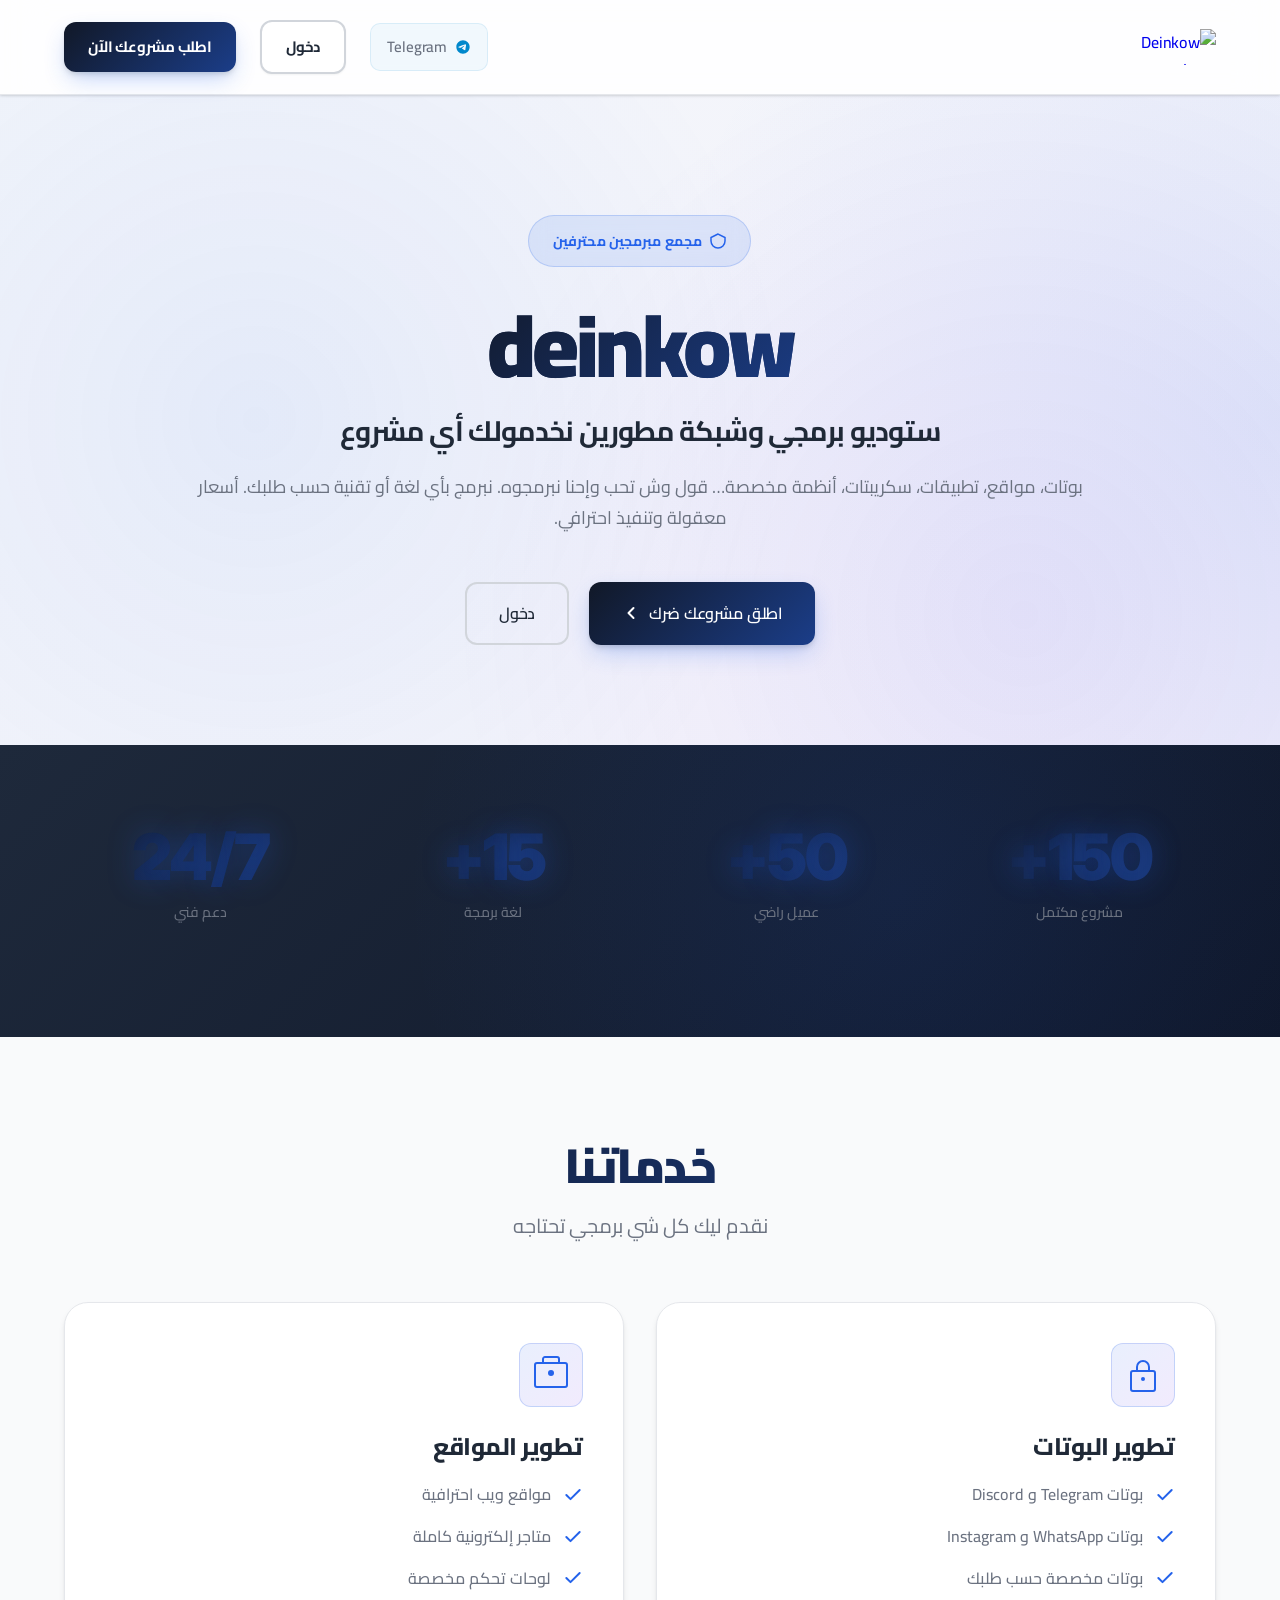
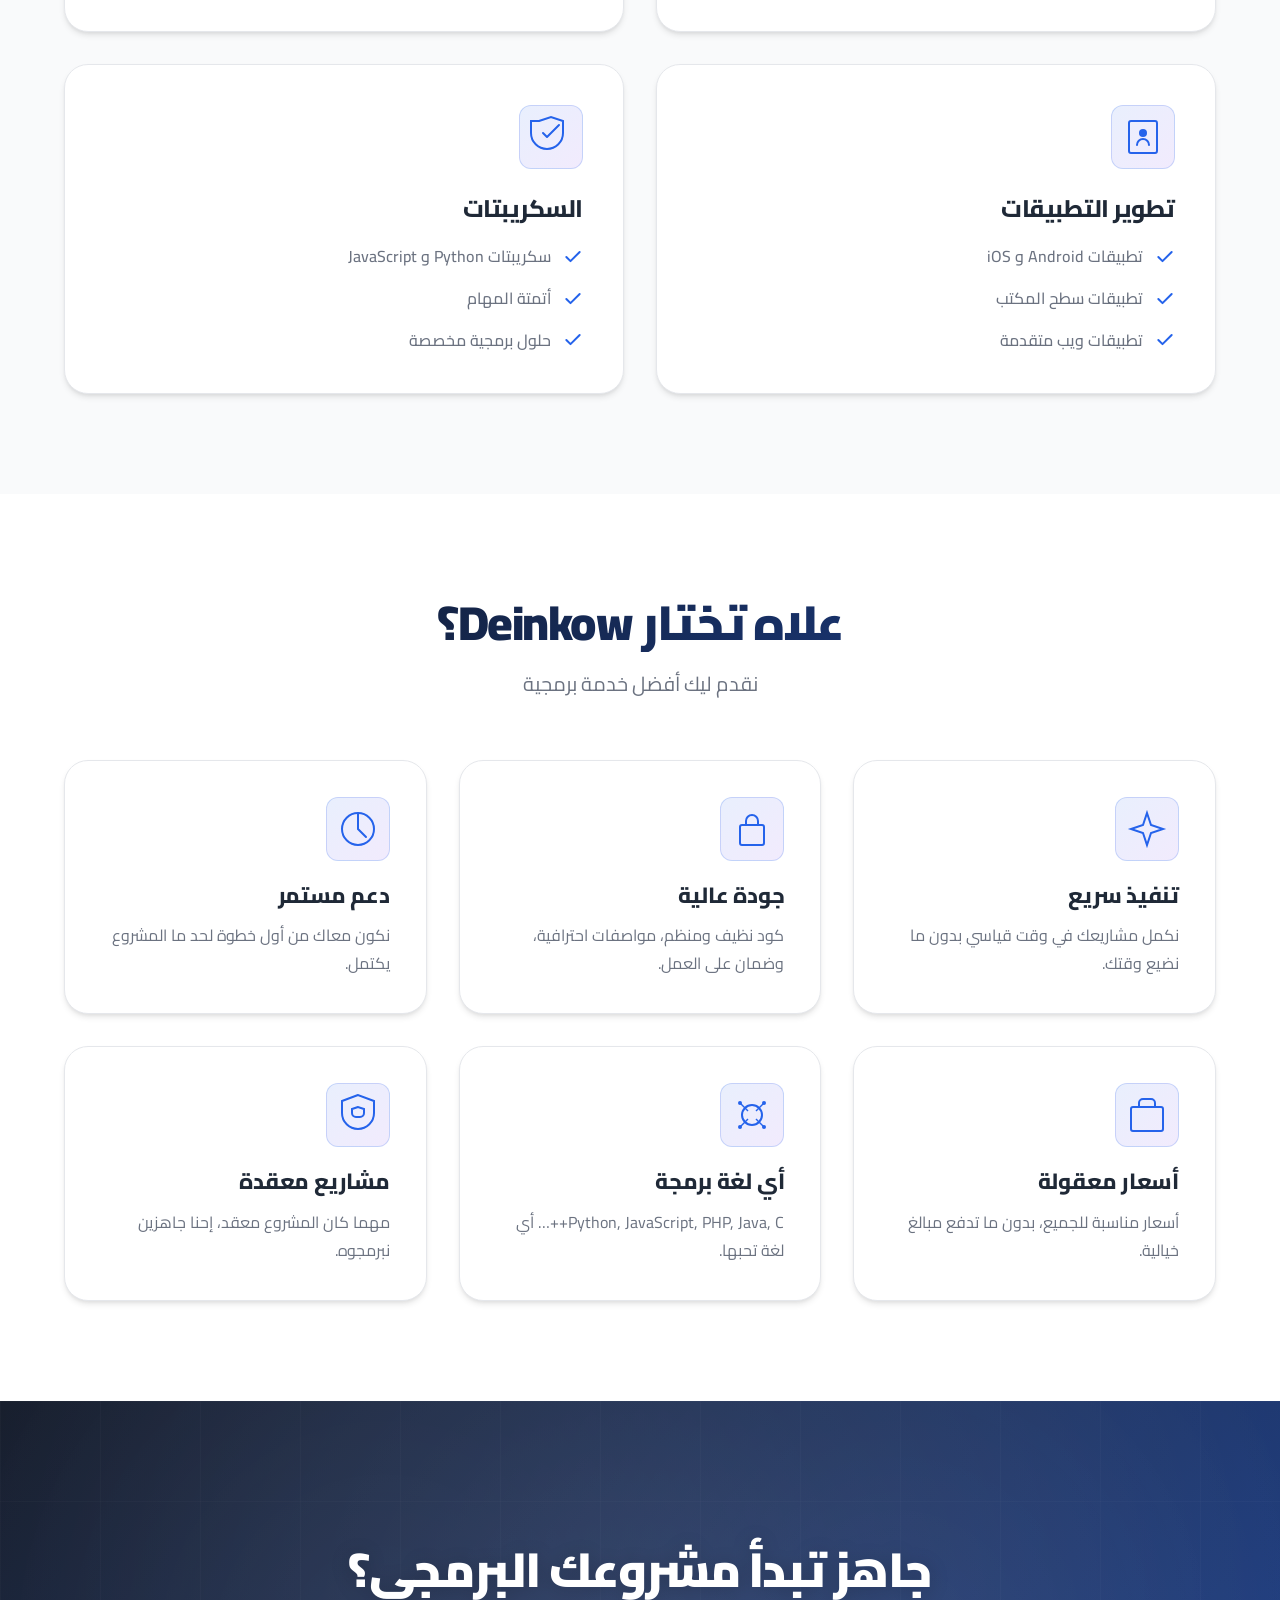
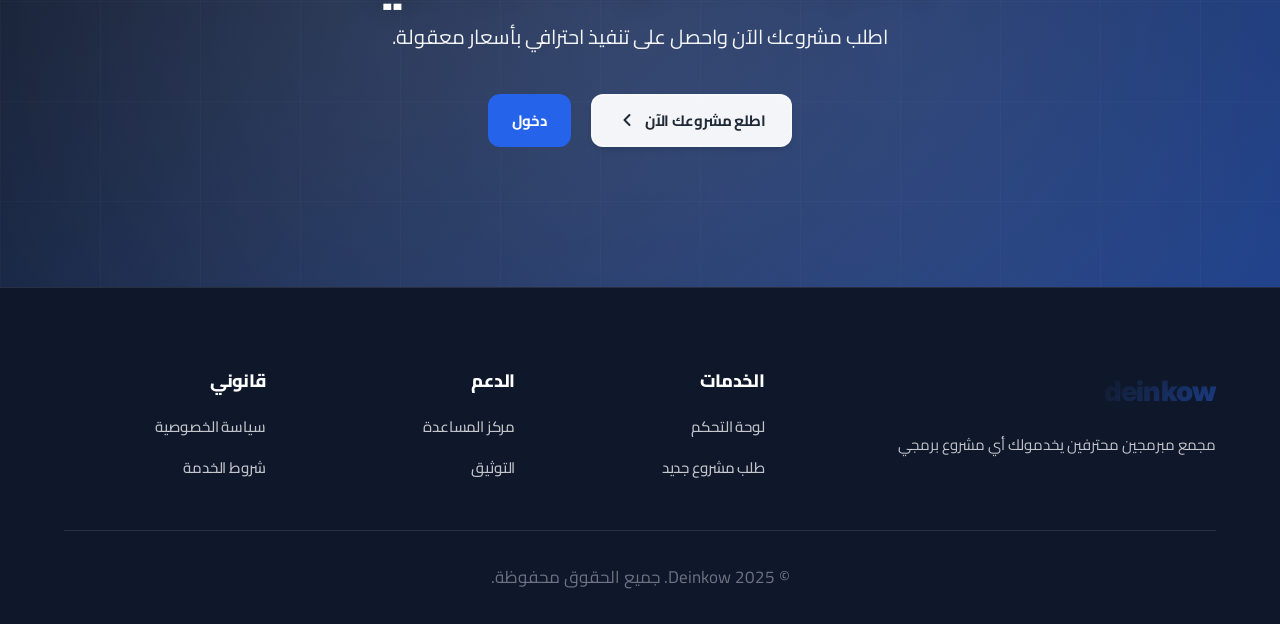
==== index.html @ a02259ff "Prepare sanitized source, synthetic demos and release checks" ====
<!DOCTYPE html>
<html lang="ar" dir="rtl">
<head>
    <meta charset="UTF-8">
    <meta name="viewport" content="width=device-width, initial-scale=1.0">
    <meta http-equiv="Content-Type" content="text/html; charset=utf-8">
    
    <!-- SEO Meta Tags -->
    <title>deinkow — ستوديو برمجي وشبكة مطورين</title>
    <meta name="description" content="deinkow — ستوديو برمجي وشبكة مطورين نخدمولك أي مشروع. بوتات، مواقع، تطبيقات، سكريبتات… قول وش تحب وإحنا نبرمجوه.">
    <meta name="keywords" content="برمجة, تطوير, بوتات, مواقع, تطبيقات, سكريبتات, Deinkow, مبرمجين, برمجة مخصصة, تطوير برمجيات">
    <meta name="author" content="Deinkow">
    <meta name="robots" content="index, follow">
    <meta name="language" content="Arabic">
    <meta name="revisit-after" content="7 days">
    <link rel="canonical" href="https://deinkow.com/">
    
    <!-- Structured Data (JSON-LD) -->
    <script type="application/ld+json">
    {
      "@context": "https://schema.org",
      "@type": "Organization",
      "name": "Deinkow",
      "description": "ستوديو برمجي وشبكة مطورين نخدمولك أي مشروع",
      "url": "https://deinkow.com",
      "logo": "https://deinkow.com/logo.png",
      "contactPoint": {
        "@type": "ContactPoint",
        "contactType": "customer service",
        "availableLanguage": "Arabic"
      },
      "sameAs": [
        "https://t.me/Deinkow"
      ]
    }
    </script>
    
    <!-- Open Graph / Facebook -->
    <meta property="og:type" content="website">
    <meta property="og:url" content="https://Deinkow.com/">
    <meta property="og:title" content="deinkow — ستوديو برمجي وشبكة مطورين">
    <meta property="og:description" content="ستوديو برمجي وشبكة مطورين نخدمولك أي مشروع. بوتات، مواقع، تطبيقات، سكريبتات…">
    <meta property="og:image" content="https://Deinkow.com/images/og-image.jpg">
    
    <!-- Twitter -->
    <meta property="twitter:card" content="summary_large_image">
    <meta property="twitter:url" content="https://Deinkow.com/">
    <meta property="twitter:title" content="deinkow — ستوديو برمجي وشبكة مطورين">
    <meta property="twitter:description" content="ستوديو برمجي وشبكة مطورين نخدمولك أي مشروع. بوتات، مواقع، تطبيقات، سكريبتات…">
    <meta property="twitter:image" content="https://Deinkow.com/images/twitter-image.jpg">
    
    <!-- Favicon -->
    <link rel="icon" type="image/png" href="favicon.ico">
    
    <!-- Google Fonts -->
    <link rel="preconnect" href="https://fonts.googleapis.com">
    <link rel="preconnect" href="https://fonts.gstatic.com" crossorigin>
    <link href="https://fonts.googleapis.com/css2?family=Inter:wght@300;400;500;600;700;800;900&family=Cairo:wght@400;500;600;700;800;900&display=swap" rel="stylesheet">
    
    <link rel="stylesheet" href="styles.css">
    <script src="js/api.js"></script>
    <script src="js/utils.js"></script>
</head>
<body>
    <!-- Header -->
    <header class="header">
        <div class="container">
            <div class="header-content">
                <a href="/Home" class="logo" aria-label="Deinkow Home" role="link" tabindex="0">
                    <img src="logo.png" alt="Deinkow Logo" class="logo-image" loading="lazy" width="120" height="40">
                </a>
                <button class="mobile-menu-toggle" id="mobileMenuToggle" aria-label="Toggle navigation menu" aria-expanded="false" aria-controls="mainNav" type="button" tabindex="0">
                    <span aria-hidden="true"></span>
                    <span aria-hidden="true"></span>
                    <span aria-hidden="true"></span>
                </button>
                <nav class="nav" id="mainNav" role="navigation" aria-label="Main navigation">
                    <a href="https://t.me/Deinkow" target="_blank" rel="noopener noreferrer" class="nav-link telegram-link" aria-label="Telegram Channel">
                        <svg width="18" height="18" viewBox="0 0 24 24" fill="none" xmlns="http://www.w3.org/2000/svg" aria-hidden="true">
                            <path d="M12 2C6.48 2 2 6.48 2 12C2 17.52 6.48 22 12 22C17.52 22 22 17.52 22 12C22 6.48 17.52 2 12 2ZM16.64 8.8C16.49 10.38 15.84 14.22 15.51 15.99C15.37 16.74 15.09 16.99 14.83 17.02C14.25 17.07 13.81 16.64 13.25 16.27C12.37 15.69 11.87 15.33 11.02 14.77C10.03 14.12 10.67 13.76 11.24 13.18C11.39 13.03 13.95 10.7 14 10.49C14.0077 10.4582 14.0077 10.4246 14 10.393C13.97 10.29 13.89 10.23 13.8 10.18C13.68 10.12 13.55 10.15 13.44 10.18C13.28 10.24 11.95 11.16 9.4 12.61C8.89 12.88 8.42 13.02 8 13.02C7.54 13.02 6.63 12.8 5.95 12.61C5.25 12.41 4.68 12.3 4.73 11.94C4.75 11.79 5.01 11.63 5.5 11.45C8.11 10.44 10.25 9.65 11.93 9.08C14.49 8.2 15.25 7.95 15.54 7.95C15.63 7.95 15.83 7.98 15.96 8.09C16.07 8.18 16.1 8.3 16.11 8.38C16.12 8.46 16.14 8.63 16.13 8.79L16.64 8.8Z" fill="currentColor"/>
                        </svg>
                        Telegram
                    </a>
                    <!-- Guest buttons (shown when not logged in) -->
                    <a href="/Login" class="btn btn-secondary guest-only" role="link" tabindex="0" aria-label="تسجيل الدخول">دخول</a>
                    <a href="/Register" class="btn btn-primary guest-only" role="link" tabindex="0" aria-label="طلب مشروع جديد">اطلب مشروعك الآن</a>
                    <!-- User buttons (shown when logged in) -->
                    <a href="/Dashboard" class="nav-link user-only" style="display:none;" role="link" tabindex="0" aria-label="لوحة التحكم">لوحة التحكم</a>
                    <a href="/Profile" class="nav-link user-only" style="display:none;" role="link" tabindex="0" aria-label="الملف الشخصي">الملف الشخصي</a>
                    <button class="btn btn-outline user-only" style="display:none;" onclick="API.auth.logout()" aria-label="تسجيل الخروج" type="button" tabindex="0">خروج</button>
                </nav>
                <nav class="mobile-nav" id="mobileNav" role="navigation" aria-label="Mobile navigation">
                    <a href="https://t.me/Deinkow" target="_blank" rel="noopener noreferrer" class="nav-link telegram-link" aria-label="Telegram Channel">
                        <svg width="18" height="18" viewBox="0 0 24 24" fill="none" xmlns="http://www.w3.org/2000/svg" aria-hidden="true">
                            <path d="M12 2C6.48 2 2 6.48 2 12C2 17.52 6.48 22 12 22C17.52 22 22 17.52 22 12C22 6.48 17.52 2 12 2ZM16.64 8.8C16.49 10.38 15.84 14.22 15.51 15.99C15.37 16.74 15.09 16.99 14.83 17.02C14.25 17.07 13.81 16.64 13.25 16.27C12.37 15.69 11.87 15.33 11.02 14.77C10.03 14.12 10.67 13.76 11.24 13.18C11.39 13.03 13.95 10.7 14 10.49C14.0077 10.4582 14.0077 10.4246 14 10.393C13.97 10.29 13.89 10.23 13.8 10.18C13.68 10.12 13.55 10.15 13.44 10.18C13.28 10.24 11.95 11.16 9.4 12.61C8.89 12.88 8.42 13.02 8 13.02C7.54 13.02 6.63 12.8 5.95 12.61C5.25 12.41 4.68 12.3 4.73 11.94C4.75 11.79 5.01 11.63 5.5 11.45C8.11 10.44 10.25 9.65 11.93 9.08C14.49 8.2 15.25 7.95 15.54 7.95C15.63 7.95 15.83 7.98 15.96 8.09C16.07 8.18 16.1 8.3 16.11 8.38C16.12 8.46 16.14 8.63 16.13 8.79L16.64 8.8Z" fill="currentColor"/>
                        </svg>
                        Telegram
                    </a>
                    <a href="/Login" class="btn btn-secondary guest-only">دخول</a>
                    <a href="/Register" class="btn btn-primary guest-only">اطلب مشروعك الآن</a>
                    <a href="/Dashboard" class="nav-link user-only" style="display:none;">لوحة التحكم</a>
                    <a href="/Profile" class="nav-link user-only" style="display:none;">الملف الشخصي</a>
                    <button class="btn btn-outline user-only" style="display:none;" onclick="API.auth.logout()">خروج</button>
                </nav>
            </div>
        </div>
    </header>

    <!-- Hero Section -->
    <section class="hero">
        <div class="container">
            <div class="hero-content">
                <button class="badge">
                    <svg width="16" height="16" viewBox="0 0 16 16" fill="none" xmlns="http://www.w3.org/2000/svg">
                        <path d="M8 1L1 4.5V8C1 11.866 4.134 15 8 15C11.866 15 15 11.866 15 8V4.5L8 1Z" stroke="currentColor" stroke-width="1.5" fill="none"/>
                    </svg>
                    مجمع مبرمجين محترفين
                </button>
                <h1 class="hero-title">
                    <span class="title-blue">deinkow</span>
                </h1>
                <h2 class="hero-subtitle">ستوديو برمجي وشبكة مطورين نخدمولك أي مشروع</h2>
                <p class="hero-description">
                    بوتات، مواقع، تطبيقات، سكريبتات، أنظمة مخصصة… قول وش تحب وإحنا نبرمجوه. 
                    نبرمج بأي لغة أو تقنية حسب طلبك. أسعار معقولة وتنفيذ احترافي.
                </p>
                <div class="hero-cta">
                    <a href="/Register" class="btn btn-primary btn-large" aria-label="اطلب مشروعك الآن">
                        اطلق مشروعك ضرك
                        <svg width="20" height="20" viewBox="0 0 20 20" fill="none" xmlns="http://www.w3.org/2000/svg" aria-hidden="true">
                            <path d="M12.5 5L7.5 10L12.5 15" stroke="currentColor" stroke-width="2" stroke-linecap="round" stroke-linejoin="round"/>
                        </svg>
                    </a>
                    <a href="/Login" class="btn btn-outline btn-large" aria-label="دخول">دخول</a>
                </div>
            </div>
        </div>
    </section>

    <!-- Statistics Section -->
    <section class="statistics">
        <div class="container">
            <div class="stats-grid">
                <div class="stat-item">
                    <div class="stat-number">150+</div>
                    <div class="stat-label">مشروع مكتمل</div>
                </div>
                <div class="stat-item">
                    <div class="stat-number">50+</div>
                    <div class="stat-label">عميل راضي</div>
                </div>
                <div class="stat-item">
                    <div class="stat-number">15+</div>
                    <div class="stat-label">لغة برمجة</div>
                </div>
                <div class="stat-item">
                    <div class="stat-number">24/7</div>
                    <div class="stat-label">دعم فني</div>
                </div>
            </div>
        </div>
    </section>

    <!-- Our Services Section -->
    <section class="services">
        <div class="container">
            <div class="section-header">
                <h2 class="section-title">خدماتنا</h2>
                <p class="section-subtitle">نقدم ليك كل شي برمجي تحتاجه</p>
            </div>
            <div class="services-grid">
                <div class="service-card">
                    <div class="service-icon blue">
                        <svg width="48" height="48" viewBox="0 0 48 48" fill="none" xmlns="http://www.w3.org/2000/svg">
                            <rect x="12" y="20" width="24" height="20" rx="2" stroke="currentColor" stroke-width="2" fill="none"/>
                            <path d="M18 20V16C18 12.6863 20.6863 10 24 10C27.3137 10 30 12.6863 30 16V20" stroke="currentColor" stroke-width="2" stroke-linecap="round"/>
                            <circle cx="24" cy="28" r="2" fill="currentColor"/>
                        </svg>
                    </div>
                    <h3 class="service-title">تطوير البوتات</h3>
                    <ul class="service-features">
                        <li>
                            <svg width="20" height="20" viewBox="0 0 20 20" fill="none" xmlns="http://www.w3.org/2000/svg">
                                <path d="M16.6667 5L7.50004 14.1667L3.33337 10" stroke="#2563EB" stroke-width="2" stroke-linecap="round" stroke-linejoin="round"/>
                            </svg>
                            بوتات Telegram و Discord
                        </li>
                        <li>
                            <svg width="20" height="20" viewBox="0 0 20 20" fill="none" xmlns="http://www.w3.org/2000/svg">
                                <path d="M16.6667 5L7.50004 14.1667L3.33337 10" stroke="#2563EB" stroke-width="2" stroke-linecap="round" stroke-linejoin="round"/>
                            </svg>
                            بوتات WhatsApp و Instagram
                        </li>
                        <li>
                            <svg width="20" height="20" viewBox="0 0 20 20" fill="none" xmlns="http://www.w3.org/2000/svg">
                                <path d="M16.6667 5L7.50004 14.1667L3.33337 10" stroke="#2563EB" stroke-width="2" stroke-linecap="round" stroke-linejoin="round"/>
                            </svg>
                            بوتات مخصصة حسب طلبك
                        </li>
                    </ul>
                </div>
                <div class="service-card">
                    <div class="service-icon blue">
                        <svg width="48" height="48" viewBox="0 0 48 48" fill="none" xmlns="http://www.w3.org/2000/svg">
                            <rect x="8" y="12" width="32" height="24" rx="2" stroke="currentColor" stroke-width="2" fill="none"/>
                            <path d="M16 12V8C16 6.89543 16.8954 6 18 6H30C31.1046 6 32 6.89543 32 8V12" stroke="currentColor" stroke-width="2"/>
                            <circle cx="24" cy="22" r="3" fill="currentColor"/>
                        </svg>
                    </div>
                    <h3 class="service-title">تطوير المواقع</h3>
                    <ul class="service-features">
                        <li>
                            <svg width="20" height="20" viewBox="0 0 20 20" fill="none" xmlns="http://www.w3.org/2000/svg">
                                <path d="M16.6667 5L7.50004 14.1667L3.33337 10" stroke="#2563EB" stroke-width="2" stroke-linecap="round" stroke-linejoin="round"/>
                            </svg>
                            مواقع ويب احترافية
                        </li>
                        <li>
                            <svg width="20" height="20" viewBox="0 0 20 20" fill="none" xmlns="http://www.w3.org/2000/svg">
                                <path d="M16.6667 5L7.50004 14.1667L3.33337 10" stroke="#2563EB" stroke-width="2" stroke-linecap="round" stroke-linejoin="round"/>
                            </svg>
                            متاجر إلكترونية كاملة
                        </li>
                        <li>
                            <svg width="20" height="20" viewBox="0 0 20 20" fill="none" xmlns="http://www.w3.org/2000/svg">
                                <path d="M16.6667 5L7.50004 14.1667L3.33337 10" stroke="#2563EB" stroke-width="2" stroke-linecap="round" stroke-linejoin="round"/>
                            </svg>
                            لوحات تحكم مخصصة
                        </li>
                    </ul>
                </div>
                <div class="service-card">
                    <div class="service-icon blue">
                        <svg width="48" height="48" viewBox="0 0 48 48" fill="none" xmlns="http://www.w3.org/2000/svg">
                            <rect x="10" y="8" width="28" height="32" rx="2" stroke="currentColor" stroke-width="2" fill="none"/>
                            <circle cx="24" cy="20" r="4" fill="currentColor"/>
                            <path d="M18 32C18 28.6863 20.6863 26 24 26C27.3137 26 30 28.6863 30 32" stroke="currentColor" stroke-width="2" stroke-linecap="round"/>
                        </svg>
                    </div>
                    <h3 class="service-title">تطوير التطبيقات</h3>
                    <ul class="service-features">
                        <li>
                            <svg width="20" height="20" viewBox="0 0 20 20" fill="none" xmlns="http://www.w3.org/2000/svg">
                                <path d="M16.6667 5L7.50004 14.1667L3.33337 10" stroke="#2563EB" stroke-width="2" stroke-linecap="round" stroke-linejoin="round"/>
                            </svg>
                            تطبيقات Android و iOS
                        </li>
                        <li>
                            <svg width="20" height="20" viewBox="0 0 20 20" fill="none" xmlns="http://www.w3.org/2000/svg">
                                <path d="M16.6667 5L7.50004 14.1667L3.33337 10" stroke="#2563EB" stroke-width="2" stroke-linecap="round" stroke-linejoin="round"/>
                            </svg>
                            تطبيقات سطح المكتب
                        </li>
                        <li>
                            <svg width="20" height="20" viewBox="0 0 20 20" fill="none" xmlns="http://www.w3.org/2000/svg">
                                <path d="M16.6667 5L7.50004 14.1667L3.33337 10" stroke="#2563EB" stroke-width="2" stroke-linecap="round" stroke-linejoin="round"/>
                            </svg>
                            تطبيقات ويب متقدمة
                        </li>
                    </ul>
                </div>
                <div class="service-card">
                    <div class="service-icon blue">
                        <svg width="48" height="48" viewBox="0 0 48 48" fill="none" xmlns="http://www.w3.org/2000/svg">
                            <path d="M12 8L24 4L36 8V20C36 28.8366 28.8366 36 20 36C11.1634 36 4 28.8366 4 20V8L12 8Z" stroke="currentColor" stroke-width="2" fill="none"/>
                            <path d="M16 20L20 24L32 12" stroke="currentColor" stroke-width="2" stroke-linecap="round" stroke-linejoin="round"/>
                        </svg>
                    </div>
                    <h3 class="service-title">السكريبتات</h3>
                    <ul class="service-features">
                        <li>
                            <svg width="20" height="20" viewBox="0 0 20 20" fill="none" xmlns="http://www.w3.org/2000/svg">
                                <path d="M16.6667 5L7.50004 14.1667L3.33337 10" stroke="#2563EB" stroke-width="2" stroke-linecap="round" stroke-linejoin="round"/>
                            </svg>
                            سكريبتات Python و JavaScript
                        </li>
                        <li>
                            <svg width="20" height="20" viewBox="0 0 20 20" fill="none" xmlns="http://www.w3.org/2000/svg">
                                <path d="M16.6667 5L7.50004 14.1667L3.33337 10" stroke="#2563EB" stroke-width="2" stroke-linecap="round" stroke-linejoin="round"/>
                            </svg>
                            أتمتة المهام
                        </li>
                        <li>
                            <svg width="20" height="20" viewBox="0 0 20 20" fill="none" xmlns="http://www.w3.org/2000/svg">
                                <path d="M16.6667 5L7.50004 14.1667L3.33337 10" stroke="#2563EB" stroke-width="2" stroke-linecap="round" stroke-linejoin="round"/>
                            </svg>
                            حلول برمجية مخصصة
                        </li>
                    </ul>
                </div>
            </div>
        </div>
    </section>

    <!-- Platform Features Section -->
    <section class="features">
        <div class="container">
            <div class="section-header">
                <h2 class="section-title">علاه تختار Deinkow؟</h2>
                <p class="section-subtitle">نقدم ليك أفضل خدمة برمجية</p>
            </div>
            <div class="features-grid">
                <div class="feature-card">
                    <div class="feature-icon blue">
                        <svg width="48" height="48" viewBox="0 0 48 48" fill="none" xmlns="http://www.w3.org/2000/svg">
                            <path d="M24 8L28 20L40 24L28 28L24 40L20 28L8 24L20 20L24 8Z" stroke="currentColor" stroke-width="2" fill="none"/>
                        </svg>
                    </div>
                    <h3 class="feature-title">تنفيذ سريع</h3>
                    <p class="feature-description">نكمل مشاريعك في وقت قياسي بدون ما نضيع وقتك.</p>
                </div>
                <div class="feature-card">
                    <div class="feature-icon blue">
                        <svg width="48" height="48" viewBox="0 0 48 48" fill="none" xmlns="http://www.w3.org/2000/svg">
                            <rect x="12" y="20" width="24" height="20" rx="2" stroke="currentColor" stroke-width="2" fill="none"/>
                            <path d="M18 20V16C18 12.6863 20.6863 10 24 10C27.3137 10 30 12.6863 30 16V20" stroke="currentColor" stroke-width="2" stroke-linecap="round"/>
                        </svg>
                    </div>
                    <h3 class="feature-title">جودة عالية</h3>
                    <p class="feature-description">كود نظيف ومنظم، مواصفات احترافية، وضمان على العمل.</p>
                </div>
                <div class="feature-card">
                    <div class="feature-icon blue">
                        <svg width="48" height="48" viewBox="0 0 48 48" fill="none" xmlns="http://www.w3.org/2000/svg">
                            <circle cx="24" cy="24" r="16" stroke="currentColor" stroke-width="2" fill="none"/>
                            <path d="M24 8V24L32 32" stroke="currentColor" stroke-width="2" stroke-linecap="round"/>
                        </svg>
                    </div>
                    <h3 class="feature-title">دعم مستمر</h3>
                    <p class="feature-description">نكون معاك من أول خطوة لحد ما المشروع يكتمل.</p>
                </div>
                <div class="feature-card">
                    <div class="feature-icon blue">
                        <svg width="48" height="48" viewBox="0 0 48 48" fill="none" xmlns="http://www.w3.org/2000/svg">
                            <rect x="8" y="16" width="32" height="24" rx="2" stroke="currentColor" stroke-width="2" fill="none"/>
                            <path d="M16 16V12C16 9.79086 17.7909 8 20 8H28C30.2091 8 32 9.79086 32 12V16" stroke="currentColor" stroke-width="2"/>
                        </svg>
                    </div>
                    <h3 class="feature-title">أسعار معقولة</h3>
                    <p class="feature-description">أسعار مناسبة للجميع، بدون ما تدفع مبالغ خيالية.</p>
                </div>
                <div class="feature-card">
                    <div class="feature-icon blue">
                        <svg width="48" height="48" viewBox="0 0 48 48" fill="none" xmlns="http://www.w3.org/2000/svg">
                            <circle cx="24" cy="24" r="10" stroke="currentColor" stroke-width="2" fill="none"/>
                            <circle cx="12" cy="12" r="2" fill="currentColor"/>
                            <circle cx="36" cy="12" r="2" fill="currentColor"/>
                            <circle cx="12" cy="36" r="2" fill="currentColor"/>
                            <circle cx="36" cy="36" r="2" fill="currentColor"/>
                            <line x1="12" y1="12" x2="20" y2="20" stroke="currentColor" stroke-width="1.5"/>
                            <line x1="36" y1="12" x2="28" y2="20" stroke="currentColor" stroke-width="1.5"/>
                            <line x1="12" y1="36" x2="20" y2="28" stroke="currentColor" stroke-width="1.5"/>
                            <line x1="36" y1="36" x2="28" y2="28" stroke="currentColor" stroke-width="1.5"/>
                        </svg>
                    </div>
                    <h3 class="feature-title">أي لغة برمجة</h3>
                    <p class="feature-description">Python, JavaScript, PHP, Java, C++… أي لغة تحبها.</p>
                </div>
                <div class="feature-card">
                    <div class="feature-icon blue">
                        <svg width="48" height="48" viewBox="0 0 48 48" fill="none" xmlns="http://www.w3.org/2000/svg">
                            <path d="M24 4L8 10V22C8 30.8366 15.1634 38 24 38C32.8366 38 40 30.8366 40 22V10L24 4Z" stroke="currentColor" stroke-width="2" fill="none"/>
                            <path d="M24 16L18 18V22C18 24.2091 19.7909 26 22 26H26C28.2091 26 30 24.2091 30 22V18L24 16Z" stroke="currentColor" stroke-width="2" fill="none"/>
                        </svg>
                    </div>
                    <h3 class="feature-title">مشاريع معقدة</h3>
                    <p class="feature-description">مهما كان المشروع معقد، إحنا جاهزين نبرمجوه.</p>
                </div>
            </div>
        </div>
    </section>

    <!-- Call to Action Section -->
    <section class="cta">
        <div class="container">
            <div class="cta-content">
                <h2 class="cta-title">جاهز تبدأ مشروعك البرمجي؟</h2>
                <p class="cta-subtitle">اطلب مشروعك الآن واحصل على تنفيذ احترافي بأسعار معقولة.</p>
                <div class="cta-buttons">
                    <a href="/Register" class="btn btn-light" aria-label="اطلب مشروعك الآن">
                        اطلع مشروعك الآن
                        <svg width="20" height="20" viewBox="0 0 20 20" fill="none" xmlns="http://www.w3.org/2000/svg" aria-hidden="true">
                            <path d="M12.5 5L7.5 10L12.5 15" stroke="currentColor" stroke-width="2" stroke-linecap="round" stroke-linejoin="round"/>
                        </svg>
                    </a>
                    <a href="/Login" class="btn btn-blue" aria-label="دخول">دخول</a>
                </div>
            </div>
        </div>
    </section>

    <!-- Footer -->
    <footer class="footer">
        <div class="container">
            <div class="footer-content">
                <div class="footer-column">
                    <div class="footer-logo">
                        <span class="logo-text">Deinkow</span>
                    </div>
                    <p class="footer-description">مجمع مبرمجين محترفين يخدمولك أي مشروع برمجي</p>
                </div>
                <div class="footer-column">
                    <h4 class="footer-heading">الخدمات</h4>
                    <ul class="footer-links">
                        <li><a href="/Dashboard">لوحة التحكم</a></li>
                        <li><a href="/RequestProject">طلب مشروع جديد</a></li>
                    </ul>
                </div>
                <div class="footer-column">
                    <h4 class="footer-heading">الدعم</h4>
                    <ul class="footer-links">
                        <li><a href="#" aria-label="مركز المساعدة">مركز المساعدة</a></li>
                        <li><a href="#" aria-label="التوثيق">التوثيق</a></li>
                    </ul>
                </div>
                <div class="footer-column">
                    <h4 class="footer-heading">قانوني</h4>
                    <ul class="footer-links">
                        <li><a href="#" aria-label="سياسة الخصوصية">سياسة الخصوصية</a></li>
                        <li><a href="#" aria-label="شروط الخدمة">شروط الخدمة</a></li>
                    </ul>
                </div>
            </div>
            <div class="footer-bottom">
                <p>&copy; 2025 Deinkow. جميع الحقوق محفوظة.</p>
            </div>
        </div>
    </footer>

    <script>
        // Check if user is logged in and update navigation
        document.addEventListener('DOMContentLoaded', function() {
            const token = API.getAuthToken();
            const guestElements = document.querySelectorAll('.guest-only');
            const userElements = document.querySelectorAll('.user-only');
            const mainNav = document.getElementById('mainNav');
            const mobileNav = document.getElementById('mobileNav');
            
            if (token) {
                // User is logged in - show user buttons, hide guest buttons
                guestElements.forEach(el => el.style.display = 'none');
                userElements.forEach(el => el.style.display = '');
            } else {
                // User is not logged in - show guest buttons, hide user buttons
                guestElements.forEach(el => el.style.display = '');
                userElements.forEach(el => el.style.display = 'none');
            }

            // Mobile menu toggle
            const mobileMenuToggle = document.getElementById('mobileMenuToggle');
            if (mobileMenuToggle) {
                mobileMenuToggle.addEventListener('click', function() {
                    const isExpanded = this.getAttribute('aria-expanded') === 'true';
                    this.classList.toggle('active');
                    mobileNav.classList.toggle('active');
                    this.setAttribute('aria-expanded', !isExpanded);
                });

                // Close mobile menu when clicking outside
                document.addEventListener('click', function(e) {
                    if (!mobileMenuToggle.contains(e.target) && !mobileNav.contains(e.target)) {
                        mobileMenuToggle.classList.remove('active');
                        mobileNav.classList.remove('active');
                        mobileMenuToggle.setAttribute('aria-expanded', 'false');
                    }
                });
            }
        });
    </script>
</body>
</html>
---- styles.css ----
* {
    margin: 0;
    padding: 0;
    box-sizing: border-box;
}

:root {
    --primary-blue: #2563EB;
    --primary-purple: #7C3AED;
    /* Black + Blue gradient for brand elements */
    --primary-gradient: linear-gradient(135deg, #111827 0%, #2563EB 100%);
    --primary-gradient-hover: linear-gradient(135deg, #000000 0%, #1E40AF 100%);
    --blue-dark: #1E40AF;
    --blue-light: #3B82F6;
    --purple-dark: #6D28D9;
    --purple-light: #8B5CF6;
    --text-dark: #1F2937;
    --text-light: #FFFFFF;
    --text-gray: #6B7280;
    --text-gray-light: #9CA3AF;
    --bg-main: #F9FAFB;
    --bg-light: #FFFFFF;
    --bg-card: #FFFFFF;
    --bg-dark: #1E293B;
    --bg-darker: #0F172A;
    --border-light: #E5E7EB;
    --border-gray: #D1D5DB;
    --shadow-sm: 0 1px 2px 0 rgba(0, 0, 0, 0.05);
    --shadow-md: 0 4px 6px -1px rgba(0, 0, 0, 0.1), 0 2px 4px -1px rgba(0, 0, 0, 0.06);
    --shadow-lg: 0 10px 15px -3px rgba(0, 0, 0, 0.1), 0 4px 6px -2px rgba(0, 0, 0, 0.05);
    --shadow-xl: 0 20px 25px -5px rgba(0, 0, 0, 0.1), 0 10px 10px -5px rgba(0, 0, 0, 0.04);
    --shadow-2xl: 0 25px 50px -12px rgba(0, 0, 0, 0.25);
    --shadow-blue: 0 10px 25px -5px rgba(37, 99, 235, 0.3);
    --shadow-purple: 0 10px 25px -5px rgba(124, 58, 237, 0.3);
    --glass-bg: rgba(255, 255, 255, 0.7);
    --glass-border: rgba(255, 255, 255, 0.18);
}

body {
    font-family: 'Cairo', 'Inter', -apple-system, BlinkMacSystemFont, 'Segoe UI', Roboto, 'Helvetica Neue', Arial, sans-serif;
    color: var(--text-dark);
    line-height: 1.7;
    background-color: var(--bg-main);
    min-height: 100vh;
    -webkit-font-smoothing: antialiased;
    -moz-osx-font-smoothing: grayscale;
    text-rendering: optimizeLegibility;
    scroll-behavior: smooth;
    font-feature-settings: "kern" 1, "liga" 1;
}

/* Typography Hierarchy */
h1, h2, h3, h4, h5, h6 {
    font-family: 'Cairo', 'Inter', -apple-system, BlinkMacSystemFont, 'Segoe UI', Roboto, sans-serif;
    font-weight: 800;
    line-height: 1.2;
    letter-spacing: -0.02em;
    color: var(--text-dark);
    text-rendering: optimizeLegibility;
}

h1 {
    font-size: clamp(2.5rem, 5vw, 4rem);
    font-weight: 900;
    line-height: 1.1;
    letter-spacing: -0.04em;
}

h2 {
    font-size: clamp(2rem, 4vw, 3rem);
    font-weight: 800;
    line-height: 1.2;
    letter-spacing: -0.03em;
}

h3 {
    font-size: clamp(1.5rem, 3vw, 2rem);
    font-weight: 700;
    line-height: 1.3;
    letter-spacing: -0.02em;
}

h4 {
    font-size: clamp(1.25rem, 2.5vw, 1.5rem);
    font-weight: 700;
    line-height: 1.4;
    letter-spacing: -0.01em;
}

p {
    font-family: 'Cairo', 'Inter', sans-serif;
    font-size: 1.0625rem;
    line-height: 1.75;
    color: var(--text-gray);
    font-weight: 400;
    letter-spacing: 0;
}

strong, b {
    font-weight: 700;
    color: var(--text-dark);
    letter-spacing: -0.01em;
}

a {
    font-family: 'Cairo', 'Inter', sans-serif;
    font-weight: 500;
    letter-spacing: -0.01em;
}

small {
    font-size: 0.875rem;
    line-height: 1.5;
    font-weight: 400;
}

/* Selection */
::selection {
    background: rgba(37, 99, 235, 0.2);
    color: var(--text-dark);
}

::-moz-selection {
    background: rgba(37, 99, 235, 0.2);
    color: var(--text-dark);
}

/* Scrollbar */
::-webkit-scrollbar {
    width: 10px;
}

::-webkit-scrollbar-track {
    background: var(--bg-main);
}

::-webkit-scrollbar-thumb {
    background: var(--primary-gradient);
    border-radius: 5px;
}

::-webkit-scrollbar-thumb:hover {
    background: var(--primary-gradient-hover);
}

/* Animations */
@keyframes fadeIn {
    from {
        opacity: 0;
        transform: translateY(20px);
    }
    to {
        opacity: 1;
        transform: translateY(0);
    }
}

@keyframes slideIn {
    from {
        opacity: 0;
        transform: translateX(-20px);
    }
    to {
        opacity: 1;
        transform: translateX(0);
    }
}

@keyframes scaleIn {
    from {
        opacity: 0;
        transform: scale(0.95);
    }
    to {
        opacity: 1;
        transform: scale(1);
    }
}

@keyframes gradientShift {
    0%, 100% {
        background-position: 0% 50%;
    }
    50% {
        background-position: 100% 50%;
    }
}

@keyframes float {
    0%, 100% {
        transform: translateY(0px);
    }
    50% {
        transform: translateY(-10px);
    }
}

@keyframes pulse {
    0%, 100% {
        opacity: 1;
    }
    50% {
        opacity: 0.7;
    }
}

.container {
    max-width: 1200px;
    margin: 0 auto;
    padding: 0 24px;
    width: 100%;
    box-sizing: border-box;
    position: relative;
}

@media (max-width: 768px) {
    .container {
        padding: 0 16px;
    }
}

/* Header */
.header {
    background: var(--glass-bg);
    border-bottom: 1px solid var(--border-light);
    padding: 20px 0;
    position: sticky;
    top: 0;
    z-index: 100;
    backdrop-filter: blur(20px) saturate(180%);
    -webkit-backdrop-filter: blur(20px) saturate(180%);
    background: rgba(255, 255, 255, 0.8);
    box-shadow: 0 1px 3px 0 rgba(0, 0, 0, 0.1), 0 1px 2px 0 rgba(0, 0, 0, 0.06);
    animation: slideIn 0.5s ease-out;
}

.header-content {
    display: flex;
    justify-content: space-between;
    align-items: center;
}

.logo {
    display: flex;
    align-items: center;
    gap: 12px;
    text-decoration: none;
}

.logo-image {
    height: 36px;
    width: auto;
    object-fit: contain;
    transition: transform 0.2s ease;
}

.logo-image:hover {
    transform: scale(1.05);
}

/* Smaller logo in admin panel */
.admin-container .logo-image,
#adminPanelView .logo-image,
.logo-img {
    height: 24px;
}

.logo-text {
    font-family: 'Inter', 'Cairo', sans-serif;
    font-size: 28px;
    font-weight: 900;
    /* Two-color brand text: black + blue */
    background: linear-gradient(135deg, #111827 0%, #2563EB 100%);
    background-size: 200% 200%;
    -webkit-background-clip: text;
    -webkit-text-fill-color: transparent;
    background-clip: text;
    letter-spacing: -0.03em;
    animation: gradientShift 3s ease infinite;
    transition: transform 0.3s ease;
    text-transform: lowercase;
}

.logo-text:hover {
    transform: scale(1.05);
}

.logo-x {
    color: var(--text-dark);
    -webkit-text-stroke: 1.5px var(--bg-light);
    text-shadow: 
        -1px -1px 0 var(--bg-light),
        1px -1px 0 var(--bg-light),
        -1px 1px 0 var(--bg-light),
        1px 1px 0 var(--bg-light);
}

.nav {
    display: flex;
    align-items: center;
    gap: 24px;
}

.nav-link {
    display: flex;
    align-items: center;
    gap: 6px;
    color: var(--text-dark);
    text-decoration: none;
    font-family: 'Cairo', 'Inter', sans-serif;
    font-size: 15px;
    font-weight: 600;
    letter-spacing: -0.01em;
    transition: all 0.3s cubic-bezier(0.4, 0, 0.2, 1);
    padding: 10px 16px;
    border-radius: 10px;
    position: relative;
    overflow: hidden;
}

.telegram-link {
    color: var(--text-gray);
    font-weight: 600;
    display: inline-flex;
    align-items: center;
    gap: 8px;
    padding: 10px 16px;
    border-radius: 10px;
    transition: all 0.3s cubic-bezier(0.4, 0, 0.2, 1);
    background: rgba(0, 136, 204, 0.05);
    border: 1px solid rgba(0, 136, 204, 0.1);
}

.telegram-link svg {
    width: 18px;
    height: 18px;
    transition: transform 0.3s;
    color: #0088cc;
}

.telegram-link:hover {
    color: #0088cc;
    background: rgba(0, 136, 204, 0.1);
    border-color: rgba(0, 136, 204, 0.3);
    transform: translateY(-2px);
    box-shadow: 0 4px 12px rgba(0, 136, 204, 0.2);
}

.telegram-link:hover svg {
    transform: scale(1.1);
    color: #0088cc;
}

.nav-link::before {
    content: '';
    position: absolute;
    top: 0;
    left: -100%;
    width: 100%;
    height: 100%;
    background: linear-gradient(90deg, transparent, rgba(37, 99, 235, 0.1), transparent);
    transition: left 0.5s;
}

.nav-link:hover::before {
    left: 100%;
}

.nav-link:hover {
    color: var(--primary-blue);
    background: rgba(37, 99, 235, 0.08);
    transform: translateY(-2px);
}

.nav-link svg {
    width: 16px;
    height: 16px;
}

/* Buttons */
.btn {
    padding: 12px 24px;
    border-radius: 12px;
    font-family: 'Cairo', 'Inter', sans-serif;
    font-size: 15px;
    font-weight: 700;
    letter-spacing: -0.01em;
    border: none;
    cursor: pointer;
    transition: all 0.3s cubic-bezier(0.4, 0, 0.2, 1);
    display: inline-flex;
    align-items: center;
    gap: 8px;
    text-decoration: none;
    position: relative;
    overflow: hidden;
}

.btn::before {
    content: '';
    position: absolute;
    top: 50%;
    left: 50%;
    width: 0;
    height: 0;
    border-radius: 50%;
    background: rgba(255, 255, 255, 0.3);
    transform: translate(-50%, -50%);
    transition: width 0.6s, height 0.6s;
}

.btn:hover::before {
    width: 300px;
    height: 300px;
}

.btn-primary {
    background: var(--primary-gradient);
    background-size: 200% 200%;
    color: white;
    box-shadow: var(--shadow-md), var(--shadow-blue);
    animation: gradientShift 3s ease infinite;
}

.btn-primary:hover {
    transform: translateY(-3px) scale(1.02);
    box-shadow: var(--shadow-xl), var(--shadow-blue);
    background: var(--primary-gradient-hover);
}

.btn-primary:active {
    transform: translateY(-1px) scale(0.98);
}

.btn-secondary {
    background: var(--bg-light);
    color: var(--text-dark);
    border: 2px solid var(--border-gray);
    box-shadow: var(--shadow-sm);
}

.btn-secondary:hover {
    background: var(--bg-main);
    border-color: var(--primary-blue);
    color: var(--primary-blue);
    transform: translateY(-2px);
    box-shadow: var(--shadow-md);
}

.btn-outline {
    background: transparent;
    color: var(--text-dark);
    border: 2px solid var(--border-gray);
}

.btn-outline:hover {
    background: var(--bg-main);
    border-color: var(--primary-blue);
    color: var(--primary-blue);
}

.btn-large {
    padding: 16px 32px;
    font-size: 16px;
    font-weight: 700;
    letter-spacing: -0.01em;
}

.btn-light {
    background: rgba(255, 255, 255, 0.95);
    backdrop-filter: blur(10px);
    color: var(--text-dark);
    border: 2px solid rgba(255, 255, 255, 0.3);
    box-shadow: var(--shadow-md);
    transition: all 0.3s cubic-bezier(0.4, 0, 0.2, 1);
}

.btn-light:hover {
    background: rgba(255, 255, 255, 1);
    border-color: rgba(255, 255, 255, 0.5);
    color: var(--text-dark);
    transform: translateY(-3px) scale(1.02);
    box-shadow: var(--shadow-xl);
}

.btn-blue {
    background: var(--primary-blue);
    color: white;
}

.btn-blue:hover {
    background: var(--blue-dark);
}

/* Hero Section */
.hero {
    padding: 120px 0 100px;
    background: var(--bg-main);
    position: relative;
    overflow: hidden;
    animation: fadeIn 0.8s ease-out;
}

.hero::before {
    content: '';
    position: absolute;
    top: 0;
    left: 0;
    right: 0;
    bottom: 0;
    background: 
        radial-gradient(circle at 20% 50%, rgba(37, 99, 235, 0.08) 0%, transparent 50%),
        radial-gradient(circle at 80% 80%, rgba(124, 58, 237, 0.08) 0%, transparent 50%),
        linear-gradient(135deg, rgba(37, 99, 235, 0.03) 0%, rgba(124, 58, 237, 0.03) 100%);
    pointer-events: none;
    animation: float 6s ease-in-out infinite;
}

.hero::after {
    content: '';
    position: absolute;
    top: -50%;
    right: -50%;
    width: 100%;
    height: 200%;
    background: radial-gradient(circle, rgba(37, 99, 235, 0.1) 0%, transparent 70%);
    animation: pulse 4s ease-in-out infinite;
    pointer-events: none;
}

.hero-content {
    text-align: center;
    max-width: 900px;
    margin: 0 auto;
    position: relative;
    z-index: 1;
}

.badge {
    display: inline-flex;
    align-items: center;
    gap: 8px;
    padding: 12px 24px;
    background: rgba(37, 99, 235, 0.1);
    backdrop-filter: blur(10px);
    color: var(--primary-blue);
    border: 1px solid rgba(37, 99, 235, 0.2);
    border-radius: 50px;
    font-family: 'Cairo', 'Inter', sans-serif;
    font-size: 14px;
    font-weight: 700;
    letter-spacing: 0.01em;
    margin-bottom: 32px;
    cursor: pointer;
    transition: all 0.3s cubic-bezier(0.4, 0, 0.2, 1);
    animation: scaleIn 0.6s ease-out 0.2s both;
    text-transform: uppercase;
}

.badge:hover {
    background: rgba(37, 99, 235, 0.15);
    transform: translateY(-3px) scale(1.05);
    box-shadow: var(--shadow-lg), var(--shadow-blue);
    border-color: rgba(37, 99, 235, 0.3);
}

.badge svg {
    width: 16px;
    height: 16px;
}

.hero-title {
    font-family: 'Cairo', 'Inter', sans-serif;
    font-size: clamp(3rem, 8vw, 5.5rem);
    font-weight: 900;
    margin-bottom: 24px;
    line-height: 1.05;
    background: var(--primary-gradient);
    background-size: 200% 200%;
    -webkit-background-clip: text;
    -webkit-text-fill-color: transparent;
    background-clip: text;
    animation: gradientShift 5s ease infinite, fadeIn 0.8s ease-out 0.3s both;
    letter-spacing: -0.04em;
    text-rendering: optimizeLegibility;
}

.title-blue {
    font-family: 'Cairo', 'Inter', sans-serif;
    /* Ensure hero brand name is also black + blue */
    background: linear-gradient(135deg, #111827 0%, #2563EB 100%);
    background-size: 200% 200%;
    -webkit-background-clip: text;
    -webkit-text-fill-color: transparent;
    background-clip: text;
    animation: gradientShift 5s ease infinite;
    text-rendering: optimizeLegibility;
}

.title-black {
    font-family: 'Cairo', 'Inter', sans-serif;
    color: var(--text-dark);
    text-rendering: optimizeLegibility;
}

.hero-subtitle {
    font-size: 28px;
    font-weight: 700;
    color: var(--text-dark);
    margin-bottom: 24px;
    margin-bottom: 24px;
    line-height: 1.2;
}

.hero-description {
    font-size: 18px;
    color: var(--text-gray);
    margin-bottom: 48px;
    line-height: 1.7;
    line-height: 1.7;
}

.hero-cta {
    display: flex;
    gap: 20px;
    justify-content: center;
    flex-wrap: wrap;
    animation: fadeIn 0.8s ease-out 0.5s both;
}

/* Statistics Section */
.statistics {
    background: var(--bg-darker);
    padding: 80px 0;
    color: white;
    position: relative;
    overflow: hidden;
}

.statistics::before {
    content: '';
    position: absolute;
    top: 0;
    left: 0;
    right: 0;
    bottom: 0;
    background: 
        linear-gradient(135deg, #1E293B 0%, #0F172A 100%),
        radial-gradient(circle at 20% 50%, rgba(37, 99, 235, 0.15) 0%, transparent 50%),
        radial-gradient(circle at 80% 50%, rgba(124, 58, 237, 0.15) 0%, transparent 50%);
    z-index: 0;
    animation: pulse 8s ease-in-out infinite;
}

.statistics::after {
    content: '';
    position: absolute;
    top: -50%;
    right: -20%;
    width: 100%;
    height: 200%;
    background: radial-gradient(circle, rgba(37, 99, 235, 0.1) 0%, transparent 70%);
    animation: float 10s ease-in-out infinite;
    z-index: 0;
}

.stats-grid {
    display: grid;
    grid-template-columns: repeat(auto-fit, minmax(200px, 1fr));
    gap: 48px;
    text-align: center;
    position: relative;
    z-index: 1;
}

.stat-item {
    display: flex;
    flex-direction: column;
    gap: 12px;
    transition: all 0.4s cubic-bezier(0.4, 0, 0.2, 1);
    animation: fadeIn 0.6s ease-out both;
    position: relative;
}

.stat-item::after {
    content: '';
    position: absolute;
    bottom: -10px;
    left: 50%;
    transform: translateX(-50%);
    width: 0;
    height: 3px;
    background: var(--primary-gradient);
    transition: width 0.4s;
}

.stat-item:hover::after {
    width: 60px;
}

.stat-item:hover {
    transform: translateY(-8px) scale(1.05);
}

.stat-item:nth-child(1) { animation-delay: 0.1s; }
.stat-item:nth-child(2) { animation-delay: 0.2s; }
.stat-item:nth-child(3) { animation-delay: 0.3s; }
.stat-item:nth-child(4) { animation-delay: 0.4s; }

.stat-number {
    font-family: 'Inter', 'Cairo', sans-serif;
    font-size: clamp(2.5rem, 6vw, 4rem);
    font-weight: 900;
    color: white;
    background: var(--primary-gradient);
    background-size: 200% 200%;
    -webkit-background-clip: text;
    -webkit-text-fill-color: transparent;
    background-clip: text;
    animation: gradientShift 4s ease infinite;
    text-shadow: 0 0 30px rgba(37, 99, 235, 0.3);
    transition: transform 0.3s;
    letter-spacing: -0.03em;
    line-height: 1;
}

.stat-item:hover .stat-number {
    transform: scale(1.1);
}

.stat-label {
    font-family: 'Cairo', 'Inter', sans-serif;
    font-size: clamp(0.875rem, 2vw, 1rem);
    color: rgba(255, 255, 255, 0.9);
    font-weight: 600;
    letter-spacing: 0.01em;
    text-transform: uppercase;
}

/* Services Section */
.services {
    padding: 100px 0;
    background: var(--bg-main);
}

.section-header {
    text-align: center;
    margin-bottom: 60px;
}

.section-title {
    font-family: 'Cairo', 'Inter', sans-serif;
    font-size: clamp(2rem, 5vw, 3rem);
    font-weight: 900;
    color: var(--text-dark);
    margin-bottom: 16px;
    background: var(--primary-gradient);
    background-size: 200% 200%;
    -webkit-background-clip: text;
    -webkit-text-fill-color: transparent;
    background-clip: text;
    letter-spacing: -0.03em;
    line-height: 1.2;
    animation: gradientShift 5s ease infinite;
}

.section-subtitle {
    font-family: 'Cairo', 'Inter', sans-serif;
    font-size: clamp(1rem, 2vw, 1.25rem);
    font-weight: 400;
    color: var(--text-gray);
    line-height: 1.6;
}

.services-grid {
    display: grid;
    grid-template-columns: repeat(auto-fit, minmax(400px, 1fr));
    gap: 32px;
}

.service-card {
    background: var(--bg-light);
    border: 1px solid var(--border-light);
    border-radius: 24px;
    padding: 40px;
    box-shadow: var(--shadow-md);
    transition: all 0.4s cubic-bezier(0.4, 0, 0.2, 1);
    position: relative;
    overflow: hidden;
    animation: fadeIn 0.6s ease-out both;
}

.service-card::before {
    content: '';
    position: absolute;
    top: 0;
    left: -100%;
    width: 100%;
    height: 100%;
    background: linear-gradient(90deg, transparent, rgba(37, 99, 235, 0.05), transparent);
    transition: left 0.6s;
}

.service-card:hover::before {
    left: 100%;
}

.service-card:hover {
    transform: translateY(-12px) scale(1.02);
    box-shadow: var(--shadow-2xl), var(--shadow-blue);
    border-color: var(--primary-blue);
}

.service-card:nth-child(1) { animation-delay: 0.1s; }
.service-card:nth-child(2) { animation-delay: 0.2s; }
.service-card:nth-child(3) { animation-delay: 0.3s; }
.service-card:nth-child(4) { animation-delay: 0.4s; }

.service-icon {
    width: 64px;
    height: 64px;
    display: flex;
    align-items: center;
    justify-content: center;
    margin-bottom: 24px;
    border-radius: 12px;
}

.service-icon.blue {
    background: linear-gradient(135deg, rgba(37, 99, 235, 0.1) 0%, rgba(124, 58, 237, 0.1) 100%);
    color: var(--primary-blue);
    border: 1px solid rgba(37, 99, 235, 0.2);
    transition: all 0.4s cubic-bezier(0.4, 0, 0.2, 1);
}

.service-card:hover .service-icon.blue {
    background: linear-gradient(135deg, rgba(37, 99, 235, 0.2) 0%, rgba(124, 58, 237, 0.2) 100%);
    transform: scale(1.1) rotate(5deg);
    box-shadow: var(--shadow-lg), var(--shadow-blue);
}

.service-title {
    font-family: 'Cairo', 'Inter', sans-serif;
    font-size: clamp(1.25rem, 3vw, 1.5rem);
    font-weight: 800;
    color: var(--text-dark);
    margin-bottom: 20px;
    line-height: 1.3;
    letter-spacing: -0.02em;
}

.service-features {
    list-style: none;
    display: flex;
    flex-direction: column;
    gap: 16px;
}

.service-features li {
    display: flex;
    align-items: center;
    gap: 12px;
    font-family: 'Cairo', 'Inter', sans-serif;
    font-size: 16px;
    font-weight: 500;
    color: var(--text-gray);
    line-height: 1.6;
}

.service-features li svg {
    flex-shrink: 0;
}

/* Features Section */
.features {
    padding: 100px 0;
    background: var(--bg-light);
}

.features-grid {
    display: grid;
    grid-template-columns: repeat(auto-fit, minmax(300px, 1fr));
    gap: 32px;
}

.feature-card {
    background: var(--bg-light);
    border: 1px solid var(--border-light);
    border-radius: 24px;
    padding: 36px;
    box-shadow: var(--shadow-md);
    transition: all 0.4s cubic-bezier(0.4, 0, 0.2, 1);
    position: relative;
    overflow: hidden;
    animation: fadeIn 0.6s ease-out both;
}

.feature-card::after {
    content: '';
    position: absolute;
    top: 50%;
    left: 50%;
    width: 0;
    height: 0;
    border-radius: 50%;
    background: radial-gradient(circle, rgba(37, 99, 235, 0.1) 0%, transparent 70%);
    transform: translate(-50%, -50%);
    transition: width 0.6s, height 0.6s;
}

.feature-card:hover::after {
    width: 300px;
    height: 300px;
}

.feature-card:hover {
    transform: translateY(-12px) scale(1.02);
    box-shadow: var(--shadow-2xl), var(--shadow-purple);
    border-color: var(--primary-purple);
}

.feature-card:nth-child(1) { animation-delay: 0.1s; }
.feature-card:nth-child(2) { animation-delay: 0.2s; }
.feature-card:nth-child(3) { animation-delay: 0.3s; }
.feature-card:nth-child(4) { animation-delay: 0.4s; }
.feature-card:nth-child(5) { animation-delay: 0.5s; }
.feature-card:nth-child(6) { animation-delay: 0.6s; }

.feature-icon {
    width: 64px;
    height: 64px;
    display: flex;
    align-items: center;
    justify-content: center;
    margin-bottom: 20px;
    border-radius: 12px;
}

.feature-icon.blue {
    background: linear-gradient(135deg, rgba(37, 99, 235, 0.1) 0%, rgba(124, 58, 237, 0.1) 100%);
    color: var(--primary-blue);
    border: 1px solid rgba(37, 99, 235, 0.2);
    transition: all 0.4s cubic-bezier(0.4, 0, 0.2, 1);
}

.feature-card:hover .feature-icon.blue {
    background: linear-gradient(135deg, rgba(37, 99, 235, 0.2) 0%, rgba(124, 58, 237, 0.2) 100%);
    transform: scale(1.15) rotate(-5deg);
    box-shadow: var(--shadow-lg), var(--shadow-purple);
}

.feature-title {
    font-family: 'Cairo', 'Inter', sans-serif;
    font-size: clamp(1.125rem, 2.5vw, 1.375rem);
    font-weight: 800;
    color: var(--text-dark);
    margin-bottom: 12px;
    line-height: 1.3;
    letter-spacing: -0.01em;
}

.feature-description {
    font-family: 'Cairo', 'Inter', sans-serif;
    font-size: 16px;
    font-weight: 400;
    color: var(--text-gray);
    line-height: 1.75;
}

/* CTA Section */
.cta {
    padding: 140px 0;
    background: var(--primary-gradient);
    background-size: 200% 200%;
    color: white;
    position: relative;
    overflow: hidden;
    animation: gradientShift 8s ease infinite;
}

.cta::before {
    content: '';
    position: absolute;
    top: 0;
    left: 0;
    right: 0;
    bottom: 0;
    background: 
        url('data:image/svg+xml,<svg width="100" height="100" xmlns="http://www.w3.org/2000/svg"><defs><pattern id="grid" width="100" height="100" patternUnits="userSpaceOnUse"><path d="M 100 0 L 0 0 0 100" fill="none" stroke="rgba(255,255,255,0.1)" stroke-width="1"/></pattern></defs><rect width="100" height="100" fill="url(%23grid)"/></svg>'),
        radial-gradient(circle at 30% 50%, rgba(255, 255, 255, 0.1) 0%, transparent 50%),
        radial-gradient(circle at 70% 50%, rgba(255, 255, 255, 0.1) 0%, transparent 50%);
    opacity: 0.4;
    z-index: 0;
    animation: float 8s ease-in-out infinite;
}

.cta::after {
    content: '';
    position: absolute;
    top: -50%;
    left: -50%;
    width: 200%;
    height: 200%;
    background: radial-gradient(circle, rgba(255, 255, 255, 0.1) 0%, transparent 70%);
    animation: pulse 6s ease-in-out infinite;
    z-index: 0;
}

.cta-content {
    text-align: center;
    max-width: 700px;
    margin: 0 auto;
    position: relative;
    z-index: 1;
}

.cta-title {
    font-family: 'Cairo', 'Inter', sans-serif;
    font-size: clamp(2rem, 5vw, 3rem);
    font-weight: 900;
    color: white;
    margin-bottom: 20px;
    line-height: 1.2;
    letter-spacing: -0.03em;
    text-shadow: 0 2px 20px rgba(0, 0, 0, 0.2);
    animation: fadeIn 0.8s ease-out 0.2s both;
}

.cta-subtitle {
    font-family: 'Cairo', 'Inter', sans-serif;
    font-size: clamp(1rem, 2vw, 1.25rem);
    font-weight: 400;
    color: rgba(255, 255, 255, 0.95);
    margin-bottom: 40px;
    line-height: 1.75;
}

.cta-buttons {
    display: flex;
    gap: 20px;
    justify-content: center;
    flex-wrap: wrap;
    animation: fadeIn 0.8s ease-out 0.4s both;
}

.cta-buttons .btn {
    position: relative;
    z-index: 1;
}

/* Footer */
.footer {
    background: var(--bg-darker);
    border-top: 1px solid rgba(255, 255, 255, 0.1);
    padding: 80px 0 32px;
    position: relative;
}

.footer-content {
    display: grid;
    grid-template-columns: 2fr 1fr 1fr 1fr;
    gap: 48px;
    margin-bottom: 48px;
}

.footer-logo {
    display: flex;
    align-items: flex-start;
    margin-bottom: 16px;
}

.footer-logo .logo-image {
    height: 32px;
    width: auto;
    object-fit: contain;
}

.footer-description {
    font-family: 'Cairo', 'Inter', sans-serif;
    font-size: 15px;
    font-weight: 400;
    color: rgba(255, 255, 255, 0.75);
    line-height: 1.75;
}

.footer-heading {
    font-family: 'Cairo', 'Inter', sans-serif;
    font-size: 18px;
    font-weight: 800;
    color: white;
    margin-bottom: 20px;
    letter-spacing: -0.01em;
}

.footer-links {
    list-style: none;
    display: flex;
    flex-direction: column;
    gap: 14px;
}

.footer-links a {
    font-family: 'Cairo', 'Inter', sans-serif;
    color: rgba(255, 255, 255, 0.75);
    text-decoration: none;
    font-size: 15px;
    font-weight: 500;
    transition: all 0.2s;
    line-height: 1.6;
}

.footer-links a:hover {
    color: white;
    padding-right: 4px;
}

.footer-bottom {
    font-family: 'Cairo', 'Inter', sans-serif;
    text-align: center;
    padding-top: 32px;
    border-top: 1px solid rgba(255, 255, 255, 0.1);
    color: rgba(255, 255, 255, 0.65);
    font-size: 14px;
    font-weight: 400;
    line-height: 1.6;
}

/* Responsive Design */
@media (max-width: 768px) {
    .nav {
        gap: 12px;
    }
    
    .nav-link {
        font-size: 12px;
    }
    
    .btn {
        padding: 8px 16px;
        font-size: 12px;
    }
    
    .hero-title {
        font-size: 42px;
        line-height: 1.2;
    }
    
    .hero-subtitle {
        font-size: 22px;
    }
    
    .section-title {
        font-size: 32px;
    }
    
    .cta-title {
        font-size: 36px;
    }
    
    .stat-number {
        font-size: 42px;
    }
    
    .services-grid {
        grid-template-columns: 1fr;
    }
    
    .features-grid {
        grid-template-columns: 1fr;
    }
    
    .footer-content {
        grid-template-columns: 1fr;
        gap: 32px;
    }
    
    .stats-grid {
        grid-template-columns: repeat(2, 1fr);
        gap: 24px;
    }
    
    .stat-number {
        font-size: 36px;
    }
    
    .cta-title {
        font-size: 36px;
    }
}

@media (max-width: 480px) {
    .hero-cta,
    .cta-buttons {
        flex-direction: column;
        width: 100%;
    }
    
    .btn-large {
        width: 100%;
        justify-content: center;
    }
    
    .stats-grid {
        grid-template-columns: 1fr;
    }
}

/* Sign In Page */
.signin-section {
    min-height: calc(100vh - 80px);
    display: flex;
    align-items: center;
    justify-content: center;
    padding: 80px 0;
    background: var(--bg-main);
}

.signin-container {
    width: 100%;
    max-width: 450px;
    margin: 0 auto;
}

.signin-card {
    background: var(--glass-bg);
    backdrop-filter: blur(20px) saturate(180%);
    -webkit-backdrop-filter: blur(20px) saturate(180%);
    border: 1px solid var(--border-light);
    border-radius: 24px;
    padding: 48px 40px;
    box-shadow: var(--shadow-2xl);
    animation: scaleIn 0.5s ease-out;
    transition: all 0.3s;
}

.signin-card:hover {
    box-shadow: var(--shadow-2xl), var(--shadow-blue);
    transform: translateY(-4px);
}

.signin-header {
    text-align: center;
    margin-bottom: 32px;
}

.signin-title {
    font-family: 'Cairo', 'Inter', sans-serif;
    font-size: clamp(1.75rem, 4vw, 2.25rem);
    font-weight: 900;
    background: var(--primary-gradient);
    background-size: 200% 200%;
    -webkit-background-clip: text;
    -webkit-text-fill-color: transparent;
    background-clip: text;
    margin-bottom: 8px;
    letter-spacing: -0.03em;
    line-height: 1.2;
    animation: gradientShift 5s ease infinite;
}

.signin-subtitle {
    font-family: 'Cairo', 'Inter', sans-serif;
    font-size: 16px;
    font-weight: 400;
    color: var(--text-gray);
    line-height: 1.6;
}

.signin-form {
    display: flex;
    flex-direction: column;
    gap: 24px;
}

.form-group {
    display: flex;
    flex-direction: column;
    gap: 8px;
}

.form-label {
    font-family: 'Cairo', 'Inter', sans-serif;
    font-size: 14px;
    font-weight: 700;
    color: var(--text-dark);
    margin-bottom: 8px;
    letter-spacing: -0.01em;
}

.form-input {
    width: 100%;
    padding: 14px 18px;
    background: var(--bg-main);
    border: 2px solid var(--border-light);
    border-radius: 12px;
    color: var(--text-dark);
    font-family: 'Cairo', 'Inter', sans-serif;
    font-size: 16px;
    font-weight: 400;
    line-height: 1.5;
    transition: all 0.3s cubic-bezier(0.4, 0, 0.2, 1);
    outline: none;
    box-shadow: var(--shadow-sm);
}

.form-input::placeholder {
    color: var(--text-gray-light);
    transition: opacity 0.3s;
}

.form-input:focus {
    border-color: var(--primary-blue);
    box-shadow: 0 0 0 4px rgba(37, 99, 235, 0.1), var(--shadow-md);
    background: var(--bg-light);
    transform: translateY(-2px);
}

.form-input:focus::placeholder {
    opacity: 0.5;
}

.password-input-wrapper {
    position: relative;
    display: flex;
    align-items: center;
}

.password-input-wrapper .form-input {
    padding-right: 48px;
}

.password-toggle {
    position: absolute;
    right: 12px;
    background: none;
    border: none;
    color: var(--text-gray);
    cursor: pointer;
    padding: 4px;
    display: flex;
    align-items: center;
    justify-content: center;
    transition: color 0.2s;
}

.password-toggle:hover {
    color: var(--text-light);
}

.password-toggle svg {
    width: 20px;
    height: 20px;
}

.form-options {
    display: flex;
    justify-content: space-between;
    align-items: center;
    margin-top: -8px;
}

.checkbox-label {
    display: flex;
    align-items: center;
    gap: 8px;
    cursor: pointer;
}

.checkbox-input {
    width: 16px;
    height: 16px;
    accent-color: var(--primary-blue);
    cursor: pointer;
    border: none !important;
    outline: none !important;
    box-shadow: none !important;
}

/* Remove any red border from checkbox near reCAPTCHA */
.form-group:has(#recaptcha-container) .checkbox-input,
.form-group:has(.g-recaptcha) .checkbox-input,
.form-group:has(#recaptcha-container) ~ .form-group .checkbox-input,
.form-group:has(.g-recaptcha) ~ .form-group .checkbox-input {
    border: none !important;
    outline: none !important;
    box-shadow: none !important;
}

/* Remove ANY red border/line from reCAPTCHA container and its parent form-group */
.form-group:has(#recaptcha-container),
.form-group:has(.g-recaptcha),
#recaptcha-container,
.g-recaptcha {
    border: none !important;
    border-top: none !important;
    border-bottom: none !important;
    border-left: none !important;
    border-right: none !important;
    outline: none !important;
    box-shadow: none !important;
}

/* Remove border from form-group that comes after reCAPTCHA */
.form-group:has(#recaptcha-container) + .form-group,
.form-group:has(.g-recaptcha) + .form-group {
    border-top: none !important;
    margin-top: 0 !important;
    padding-top: 0 !important;
}

/* Remove any visual separator/line */
.form-group:has(#recaptcha-container)::after,
.form-group:has(.g-recaptcha)::after,
.form-group:has(#recaptcha-container)::before,
.form-group:has(.g-recaptcha)::before,
#recaptcha-container::after,
#recaptcha-container::before,
.g-recaptcha::after,
.g-recaptcha::before {
    display: none !important;
    content: none !important;
    border: none !important;
}

/* Override any invalid/error styles on reCAPTCHA */
#recaptcha-container:invalid,
.g-recaptcha:invalid,
.form-group:has(#recaptcha-container):invalid,
.form-group:has(.g-recaptcha):invalid {
    border: none !important;
    outline: none !important;
    box-shadow: none !important;
}

.checkbox-text {
    font-family: 'Cairo', 'Inter', sans-serif;
    font-size: 14px;
    font-weight: 500;
    color: var(--text-gray);
    line-height: 1.5;
}

.link-inline {
    font-family: 'Cairo', 'Inter', sans-serif;
    color: var(--primary-blue);
    text-decoration: none;
    font-weight: 600;
    transition: color 0.2s;
    line-height: 1.5;
}

.link-inline:hover {
    color: var(--blue-light);
    text-decoration: underline;
}

.forgot-password {
    font-family: 'Cairo', 'Inter', sans-serif;
    font-size: 14px;
    font-weight: 600;
    color: var(--primary-blue);
    text-decoration: none;
    transition: color 0.2s;
    line-height: 1.5;
}

.forgot-password:hover {
    color: var(--blue-light);
}

.btn-block {
    width: 100%;
    justify-content: center;
}

.signin-footer {
    margin-top: 32px;
    text-align: center;
    padding-top: 24px;
    border-top: 1px solid var(--border-dark);
}

.signin-footer-text {
    font-family: 'Cairo', 'Inter', sans-serif;
    font-size: 14px;
    font-weight: 400;
    color: var(--text-gray);
    line-height: 1.6;
}

.signin-footer-link {
    font-family: 'Cairo', 'Inter', sans-serif;
    color: var(--primary-blue);
    text-decoration: none;
    font-weight: 700;
    transition: color 0.2s;
    line-height: 1.6;
}

.signin-footer-link:hover {
    color: var(--blue-light);
}

/* Responsive Sign In */
@media (max-width: 768px) {
    .signin-card {
        padding: 32px 24px;
    }
    
    .signin-title {
        font-size: 28px;
    }
    
    .form-options {
        flex-direction: column;
        align-items: flex-start;
        gap: 12px;
    }
}

/* Pricing Page */
.pricing-section {
    padding: 80px 0;
    background: var(--bg-dark);
    min-height: calc(100vh - 80px);
}

.pricing-header {
    text-align: center;
    margin-bottom: 60px;
}

.pricing-title {
    font-size: 48px;
    font-weight: 800;
    color: var(--text-light);
    margin-bottom: 16px;
}

.pricing-subtitle {
    font-size: 20px;
    color: var(--text-gray);
}

.pricing-grid {
    display: grid;
    grid-template-columns: repeat(auto-fit, minmax(320px, 1fr));
    gap: 32px;
    max-width: 1200px;
    margin: 0 auto;
}

.pricing-card {
    background: var(--bg-light);
    border: 1px solid var(--border-light);
    border-radius: 16px;
    padding: 40px 32px;
    display: flex;
    flex-direction: column;
    transition: transform 0.2s, box-shadow 0.2s, border-color 0.2s;
    position: relative;
    box-shadow: var(--shadow-md);
}

.pricing-card:hover {
    transform: translateY(-4px);
    box-shadow: 0 10px 25px rgba(37, 99, 235, 0.2);
    border-color: rgba(37, 99, 235, 0.3);
}

.pricing-card-featured {
    border-color: var(--primary-blue);
    border-width: 2px;
    box-shadow: 0 10px 25px rgba(37, 99, 235, 0.3);
}

.pricing-badge {
    position: absolute;
    top: -12px;
    left: 50%;
    transform: translateX(-50%);
    background: var(--primary-blue);
    color: white;
    padding: 6px 16px;
    border-radius: 20px;
    font-size: 12px;
    font-weight: 700;
    text-transform: uppercase;
    letter-spacing: 0.5px;
}

.pricing-card-header {
    margin-bottom: 24px;
}

.pricing-card-title {
    font-family: 'Cairo', 'Inter', sans-serif;
    font-size: 28px;
    font-weight: 800;
    color: var(--text-dark);
    margin-bottom: 8px;
    letter-spacing: -0.02em;
}

.pricing-card-description {
    font-family: 'Cairo', 'Inter', sans-serif;
    font-size: 16px;
    color: var(--text-gray);
    line-height: 1.6;
}

.pricing-card-price {
    margin-bottom: 32px;
    padding-bottom: 24px;
    border-bottom: 1px solid var(--border-light);
}

.price-amount {
    font-family: 'Cairo', 'Inter', sans-serif;
    font-size: 48px;
    font-weight: 800;
    color: var(--text-dark);
    line-height: 1;
    letter-spacing: -0.03em;
}

.price-period {
    font-family: 'Cairo', 'Inter', sans-serif;
    font-size: 18px;
    color: var(--text-gray);
    margin-left: 4px;
    font-weight: 500;
}

.pricing-features {
    list-style: none;
    display: flex;
    flex-direction: column;
    gap: 16px;
    margin-bottom: 32px;
    flex-grow: 1;
}

.pricing-feature {
    display: flex;
    align-items: center;
    gap: 12px;
    font-family: 'Cairo', 'Inter', sans-serif;
    font-size: 16px;
    color: var(--text-dark);
    font-weight: 500;
}

.pricing-feature svg {
    flex-shrink: 0;
}

.pricing-btn {
    margin-top: auto;
}

.pricing-btn:disabled {
    opacity: 0.5;
    cursor: not-allowed;
    background: var(--bg-dark);
    color: var(--text-gray);
}

/* Pricing View Toggle */
.pricing-view {
    width: 100%;
}

/* Compact Pricing Cards for Selection View */
.pricing-grid-compact {
    display: grid;
    grid-template-columns: repeat(3, 1fr);
    gap: 24px;
    margin-bottom: 60px;
    max-width: 1200px;
    margin-left: auto;
    margin-right: auto;
}

.pricing-card-compact {
    background: var(--bg-card);
    border: 1px solid var(--border-dark);
    border-radius: 16px;
    padding: 24px 20px;
    display: flex;
    flex-direction: column;
    transition: all 0.2s;
    min-height: 400px;
}

.pricing-card-compact.pricing-card-selected {
    border-color: var(--primary-blue);
    border-width: 2px;
    box-shadow: 0 10px 25px rgba(37, 99, 235, 0.3);
    background: rgba(37, 99, 235, 0.05);
}

.pricing-features-compact {
    list-style: none;
    display: flex;
    flex-direction: column;
    gap: 10px;
    margin-bottom: 20px;
    flex-grow: 1;
}

.pricing-features-compact .pricing-feature {
    font-size: 14px;
    color: var(--text-light);
}

.pricing-card-compact .pricing-card-header {
    margin-bottom: 16px;
}

.pricing-card-compact .pricing-card-title {
    font-size: 22px;
}

.pricing-card-compact .pricing-card-description {
    font-size: 14px;
}

/* Duration Selection Section */
.duration-section {
    margin-top: 60px;
}

.duration-header {
    text-align: center;
    margin-bottom: 40px;
}

.duration-title {
    font-size: 36px;
    font-weight: 800;
    color: var(--text-light);
    margin-bottom: 8px;
}

.duration-subtitle {
    font-size: 18px;
    color: var(--text-gray);
}

.duration-grid {
    display: grid;
    grid-template-columns: repeat(auto-fit, minmax(200px, 1fr));
    gap: 24px;
    max-width: 1000px;
    margin: 0 auto;
}

.duration-card {
    background: var(--bg-card);
    border: 1px solid var(--border-dark);
    border-radius: 16px;
    padding: 32px 24px;
    text-align: center;
    transition: transform 0.2s, box-shadow 0.2s, border-color 0.2s;
    display: flex;
    flex-direction: column;
}

.duration-card:hover {
    transform: translateY(-4px);
    box-shadow: 0 10px 25px rgba(37, 99, 235, 0.2);
    border-color: rgba(37, 99, 235, 0.3);
}

.duration-card-header {
    margin-bottom: 20px;
}

.duration-card-title {
    font-size: 24px;
    font-weight: 700;
    color: var(--text-light);
    margin-bottom: 8px;
}

.duration-savings {
    display: inline-block;
    background: rgba(37, 99, 235, 0.2);
    color: var(--primary-blue);
    padding: 4px 12px;
    border-radius: 12px;
    font-size: 12px;
    font-weight: 700;
    text-transform: uppercase;
    letter-spacing: 0.5px;
}

.duration-card-price {
    font-size: 36px;
    font-weight: 800;
    color: var(--text-light);
    margin-bottom: 24px;
    flex-grow: 1;
    display: flex;
    align-items: center;
    justify-content: center;
}

.duration-btn {
    margin-top: auto;
}

/* Responsive Pricing */
@media (max-width: 768px) {
    .pricing-title {
        font-size: 36px;
    }
    
    .pricing-grid {
        grid-template-columns: 1fr;
        gap: 24px;
    }
    
    .pricing-card {
        padding: 32px 24px;
    }

    .pricing-grid-compact {
        grid-template-columns: 1fr;
        gap: 20px;
    }

    .duration-grid {
        grid-template-columns: 1fr;
    }

    .duration-title {
        font-size: 28px;
    }
}

/* Dashboard Page - Redesigned */
.dashboard-section {
    padding: 40px 0 60px;
    background: var(--bg-main);
    min-height: calc(100vh - 80px);
    width: 100%;
    box-sizing: border-box;
    overflow-x: hidden;
}

/* Dashboard Header */
.dashboard-header {
    display: flex;
    justify-content: space-between;
    align-items: center;
    margin-bottom: 32px;
    flex-wrap: wrap;
    gap: 16px;
}

.dashboard-header-content {
    flex: 1;
}

.dashboard-title {
    font-family: 'Cairo', 'Inter', sans-serif;
    font-size: 28px;
    font-weight: 700;
    color: var(--text-dark);
    margin-bottom: 4px;
    line-height: 1.3;
}

.dashboard-title span {
    color: var(--primary-blue);
}

.dashboard-subtitle {
    font-family: 'Cairo', 'Inter', sans-serif;
    font-size: 15px;
    color: var(--text-gray);
    font-weight: 400;
}

.btn-icon {
    display: inline-flex;
    align-items: center;
    gap: 8px;
}

/* Legacy dashboard-welcome for backward compatibility */
.dashboard-welcome {
    display: flex;
    justify-content: space-between;
    align-items: flex-start;
    margin-bottom: 40px;
    flex-wrap: wrap;
    gap: 20px;
    padding: 32px;
    background: var(--bg-light);
    border-radius: 20px;
    box-shadow: var(--shadow-md);
    border: 1px solid var(--border-light);
    width: 100%;
    box-sizing: border-box;
}

.welcome-content {
    flex: 1;
}

.welcome-title {
    font-family: 'Cairo', 'Inter', sans-serif;
    font-size: clamp(1.75rem, 4vw, 2.5rem);
    font-weight: 900;
    color: var(--text-dark);
    margin-bottom: 8px;
    letter-spacing: -0.03em;
    line-height: 1.2;
}

.welcome-name {
    background: var(--primary-gradient);
    -webkit-background-clip: text;
    -webkit-text-fill-color: transparent;
    background-clip: text;
}

.welcome-subtitle {
    font-family: 'Cairo', 'Inter', sans-serif;
    font-size: 18px;
    font-weight: 400;
    color: var(--text-gray);
    line-height: 1.6;
}

.user-badge {
    background: var(--bg-light);
    border: 1px solid var(--border-light);
    border-radius: 20px;
    padding: 8px 16px;
    box-shadow: var(--shadow-sm);
}

.badge-text {
    font-family: 'Cairo', 'Inter', sans-serif;
    font-size: 14px;
    font-weight: 700;
    background: var(--primary-gradient);
    background-size: 200% 200%;
    -webkit-background-clip: text;
    -webkit-text-fill-color: transparent;
    background-clip: text;
    letter-spacing: 0.01em;
    animation: gradientShift 3s ease infinite;
}

.dashboard-tabs {
    display: flex;
    gap: 8px;
    margin-bottom: 32px;
    border-bottom: 2px solid var(--border-light);
}

.tab-button {
    padding: 14px 28px;
    background: transparent;
    border: none;
    border-bottom: 3px solid transparent;
    color: var(--text-gray);
    font-family: 'Cairo', 'Inter', sans-serif;
    font-size: 16px;
    font-weight: 600;
    cursor: pointer;
    transition: all 0.3s cubic-bezier(0.4, 0, 0.2, 1);
    position: relative;
    bottom: -2px;
    border-radius: 8px 8px 0 0;
}

.tab-button:hover {
    color: var(--primary-blue);
    background: rgba(37, 99, 235, 0.08);
}

.tab-button.tab-active {
    color: var(--primary-blue);
    border-bottom-color: var(--primary-blue);
    font-weight: 700;
    background: rgba(37, 99, 235, 0.05);
}

.dashboard-card {
    background: var(--bg-light);
    border: 1px solid var(--border-light);
    border-radius: 24px;
    padding: 40px;
    box-shadow: var(--shadow-lg);
    transition: all 0.4s cubic-bezier(0.4, 0, 0.2, 1);
    animation: fadeIn 0.6s ease-out;
    position: relative;
    overflow: hidden;
    margin-bottom: 24px;
}

.dashboard-card:last-child {
    margin-bottom: 0;
}

.dashboard-card::before {
    content: '';
    position: absolute;
    top: 0;
    left: 0;
    right: 0;
    height: 4px;
    background: var(--primary-gradient);
    transform: scaleX(0);
    transform-origin: left;
    transition: transform 0.4s;
}

.dashboard-card:hover::before {
    transform: scaleX(1);
}

.dashboard-card:hover {
    box-shadow: var(--shadow-2xl), var(--shadow-blue);
    transform: translateY(-4px);
}

.card-header {
    display: flex;
    justify-content: space-between;
    align-items: flex-start;
    margin-bottom: 20px;
    padding-bottom: 16px;
    border-bottom: 1px solid var(--border-light);
    flex-wrap: wrap;
    gap: 12px;
}

.card-header-content {
    flex: 1;
}

.card-header-actions {
    display: flex;
    gap: 8px;
    flex-wrap: wrap;
}

.btn-filter {
    padding: 6px 12px;
    border: 1px solid var(--border-light);
    background: var(--bg-main);
    color: var(--text-gray);
    border-radius: 6px;
    font-size: 13px;
    font-weight: 500;
    cursor: pointer;
    transition: all 0.2s ease;
    font-family: 'Cairo', 'Inter', sans-serif;
}

.btn-filter:hover {
    background: var(--bg-light);
    border-color: var(--primary-blue);
    color: var(--primary-blue);
}

.btn-filter.active {
    background: var(--primary-blue);
    color: white;
    border-color: var(--primary-blue);
}

.card-title {
    font-family: 'Cairo', 'Inter', sans-serif;
    font-size: clamp(1.5rem, 4vw, 2rem);
    font-weight: 900;
    color: var(--text-dark);
    margin-bottom: 8px;
    background: var(--primary-gradient);
    background-size: 200% 200%;
    -webkit-background-clip: text;
    -webkit-text-fill-color: transparent;
    background-clip: text;
    letter-spacing: -0.03em;
    line-height: 1.2;
    animation: gradientShift 5s ease infinite;
}

.card-subtitle {
    font-family: 'Cairo', 'Inter', sans-serif;
    font-size: 16px;
    font-weight: 400;
    color: var(--text-gray);
    line-height: 1.6;
}

.tab-content {
    display: none;
}

.tab-content.active {
    display: block;
}

.search-form {
    display: flex;
    flex-direction: column;
    gap: 24px;
}

.search-input-wrapper {
    position: relative;
    display: flex;
    align-items: center;
}

.search-icon {
    position: absolute;
    left: 16px;
    color: var(--text-gray);
    pointer-events: none;
    z-index: 1;
}

.search-input {
    padding-left: 48px;
}

.search-btn {
    display: flex;
    align-items: center;
    justify-content: center;
    gap: 8px;
}

.history-empty {
    text-align: center;
    padding: 60px 20px;
}

.empty-text {
    font-size: 16px;
    color: var(--text-gray);
}

/* Search Results */
.search-results {
    margin-top: 32px;
    display: flex;
    flex-direction: column;
    gap: 24px;
}

.results-card {
    background: var(--bg-light);
    border: 2px solid rgba(37, 99, 235, 0.2);
    border-radius: 16px;
    padding: 40px;
    text-align: center;
    box-shadow: var(--shadow-lg);
}

.results-header {
    margin-bottom: 32px;
}

.results-title {
    font-family: 'Cairo', 'Inter', sans-serif;
    font-size: 32px;
    font-weight: 800;
    color: var(--text-dark);
    margin-bottom: 12px;
    letter-spacing: -0.02em;
}

.results-subtitle {
    font-family: 'Cairo', 'Inter', sans-serif;
    font-size: 18px;
    color: var(--text-gray);
    line-height: 1.6;
}

.results-subtitle span {
    color: var(--primary-blue);
    font-weight: 700;
}

.results-count-section {
    margin: 32px 0;
}

.results-count-circle {
    width: 120px;
    height: 120px;
    border-radius: 50%;
    background: rgba(37, 99, 235, 0.1);
    border: 4px solid var(--primary-blue);
    display: flex;
    align-items: center;
    justify-content: center;
    margin: 0 auto 16px;
}

.results-count-number {
    font-family: 'Cairo', 'Inter', sans-serif;
    font-size: 48px;
    font-weight: 800;
    color: var(--primary-blue);
    letter-spacing: -0.03em;
}

.results-count-text {
    font-family: 'Cairo', 'Inter', sans-serif;
    font-size: 20px;
    font-weight: 700;
    color: var(--text-dark);
}

.results-upgrade-message {
    font-size: 16px;
    color: var(--text-gray);
    margin-top: 24px;
}

/* Premium Upgrade Card */
.premium-upgrade-card {
    background: linear-gradient(135deg, var(--primary-black) 0%, var(--primary-blue) 100%);
    border-radius: 16px;
    padding: 40px;
    box-shadow: 0 10px 25px rgba(37, 99, 235, 0.3);
}

.premium-header {
    display: flex;
    align-items: center;
    justify-content: center;
    gap: 12px;
    margin-bottom: 32px;
}

.crown-icon {
    color: #FFD700;
    width: 24px;
    height: 24px;
}

.premium-title {
    font-size: 28px;
    font-weight: 800;
    color: white;
}

.premium-benefits {
    list-style: none;
    display: flex;
    flex-direction: column;
    gap: 16px;
    margin-bottom: 32px;
}

.premium-benefit {
    display: flex;
    align-items: center;
    gap: 12px;
    font-size: 16px;
    color: white;
}

.premium-benefit svg {
    flex-shrink: 0;
    color: #10B981;
}

.premium-benefit span {
    font-weight: 700;
    color: #FFD700;
}

.premium-upgrade-btn {
    background: white;
    color: var(--primary-blue);
    display: flex;
    align-items: center;
    justify-content: center;
    gap: 8px;
    width: 100%;
}

.premium-upgrade-btn:hover {
    background: #F3F4F6;
    transform: translateY(-1px);
}

.premium-upgrade-btn .crown-icon {
    color: #FFD700;
}

/* Responsive Dashboard */
@media (max-width: 1200px) {
    .dashboard-welcome {
        flex-direction: column;
        align-items: stretch;
    }
    
    .welcome-actions {
        width: 100%;
        flex-direction: column;
    }
    
    .welcome-actions .btn {
        width: 100%;
    }
}

@media (max-width: 768px) {
    .dashboard-section {
        padding: 40px 0 60px;
    }
    
    .dashboard-welcome {
        flex-direction: column;
        padding: 24px;
        margin-bottom: 24px;
    }
    
    .welcome-title {
        font-size: 24px;
        margin-bottom: 12px;
    }
    
    .welcome-subtitle {
        font-size: 16px;
    }
    
    .dashboard-card {
        padding: 20px;
        border-radius: 16px;
    }
    
    .card-title {
        font-size: 20px;
    }
    
    .card-header {
        margin-bottom: 20px;
        padding-bottom: 16px;
    }
    
    .dashboard-tabs {
        overflow-x: auto;
        scrollbar-width: none;
        -ms-overflow-style: none;
    }
    
    .dashboard-tabs::-webkit-scrollbar {
        display: none;
    }
    
    .tab-button {
        white-space: nowrap;
        padding: 10px 16px;
        font-size: 14px;
    }

    .stats-grid {
        grid-template-columns: 1fr;
        gap: 16px;
    }
    
    .stat-card {
        padding: 20px;
    }
    
    .stat-value {
        font-size: 28px;
    }

    .results-card {
        padding: 20px;
    }

    .results-title {
        font-size: 20px;
    }

    .results-count-circle {
        width: 80px;
        height: 80px;
    }

    .results-count-number {
        font-size: 28px;
    }

    .premium-upgrade-card {
        padding: 20px;
    }

    .premium-title {
        font-size: 20px;
    }
    
    .kanban-board {
        min-height: 300px;
    }
    
    .showcase-carousel {
        padding: 0;
    }
    
    .activity-feed {
        max-height: 400px;
    }
}

/* Profile Page */
.profile-section {
    padding: 60px 0 100px;
    background: var(--bg-main);
    min-height: calc(100vh - 80px);
}

.profile-header {
    margin-bottom: 40px;
}

.profile-title {
    font-family: 'Cairo', 'Inter', sans-serif;
    font-size: clamp(2rem, 5vw, 3rem);
    font-weight: 900;
    color: var(--text-dark);
    margin-bottom: 12px;
    letter-spacing: -0.03em;
    line-height: 1.2;
    background: var(--primary-gradient);
    background-size: 200% 200%;
    -webkit-background-clip: text;
    -webkit-text-fill-color: transparent;
    background-clip: text;
    animation: gradientShift 5s ease infinite;
}

.profile-subtitle {
    font-family: 'Cairo', 'Inter', sans-serif;
    font-size: 18px;
    font-weight: 400;
    color: var(--text-gray);
    line-height: 1.6;
}

.user-summary-card {
    background: var(--bg-light);
    border: 1px solid var(--border-light);
    border-radius: 20px;
    padding: 32px;
    display: flex;
    align-items: center;
    gap: 24px;
    margin-bottom: 32px;
    box-shadow: var(--shadow-lg);
    transition: all 0.3s;
}

.user-avatar {
    flex-shrink: 0;
    position: relative;
}

.avatar-upload-btn {
    position: absolute;
    bottom: 0;
    right: 0;
    width: 28px;
    height: 28px;
    border-radius: 50%;
    background: var(--primary-blue);
    border: 2px solid var(--bg-light);
    color: white;
    display: flex;
    align-items: center;
    justify-content: center;
    cursor: pointer;
    transition: all 0.2s;
    box-shadow: var(--shadow-md);
}

.avatar-upload-btn:hover {
    background: var(--blue-dark);
    transform: scale(1.1);
}

.user-info {
    flex: 1;
    display: flex;
    flex-direction: column;
    gap: 4px;
}

.user-name {
    font-family: 'Cairo', 'Inter', sans-serif;
    font-size: 24px;
    font-weight: 800;
    color: var(--text-dark);
    letter-spacing: -0.01em;
}

.user-email {
    font-family: 'Cairo', 'Inter', sans-serif;
    font-size: 16px;
    font-weight: 400;
    color: var(--text-gray);
    line-height: 1.5;
}

.user-status {
    display: flex;
    flex-direction: column;
    align-items: flex-end;
    gap: 8px;
}

.status-badge {
    background: var(--primary-blue);
    border: none;
    border-radius: 20px;
    padding: 8px 20px;
    font-family: 'Cairo', 'Inter', sans-serif;
    font-size: 14px;
    font-weight: 700;
    color: white;
    box-shadow: var(--shadow-sm);
}

.user-role {
    font-family: 'Cairo', 'Inter', sans-serif;
    font-size: 14px;
    font-weight: 500;
    color: var(--text-gray);
}

.profile-tabs {
    display: flex;
    gap: 8px;
    margin-bottom: 32px;
    border-bottom: 2px solid var(--border-light);
    padding-bottom: 0;
}

.profile-tab-button {
    padding: 14px 28px;
    background: transparent;
    border: none;
    border-bottom: 3px solid transparent;
    color: var(--text-gray);
    font-family: 'Cairo', 'Inter', sans-serif;
    font-size: 16px;
    font-weight: 600;
    cursor: pointer;
    transition: all 0.3s cubic-bezier(0.4, 0, 0.2, 1);
    position: relative;
    bottom: -2px;
    display: flex;
    align-items: center;
    gap: 8px;
    border-radius: 8px 8px 0 0;
}

.profile-tab-button:hover {
    color: var(--primary-blue);
    background: rgba(37, 99, 235, 0.08);
}

.profile-tab-button.tab-active {
    color: var(--primary-blue);
    border-bottom-color: var(--primary-blue);
    font-weight: 700;
    background: rgba(37, 99, 235, 0.05);
}

.profile-tab-button svg {
    width: 20px;
    height: 20px;
}

.profile-tab-content {
    display: none;
}

.profile-tab-content.active {
    display: block;
}

.profile-card {
    background: var(--bg-light);
    border: 1px solid var(--border-light);
    border-radius: 24px;
    padding: 40px;
    box-shadow: var(--shadow-lg);
    transition: all 0.3s;
}

.profile-card:hover {
    box-shadow: var(--shadow-xl);
    transform: translateY(-2px);
}

.profile-form {
    display: flex;
    flex-direction: column;
    gap: 24px;
}

.form-input-readonly {
    background: var(--bg-main);
    color: var(--text-gray);
    cursor: not-allowed;
    opacity: 0.8;
    border-color: var(--border-gray);
}

.form-input-readonly:focus {
    border-color: var(--border-gray);
    box-shadow: none;
    outline: none;
}

/* Responsive Profile */
@media (max-width: 768px) {
    .profile-title {
        font-size: 36px;
    }
    
    .user-summary-card {
        flex-direction: column;
        text-align: center;
        padding: 24px;
    }
    
    .user-status {
        align-items: center;
        width: 100%;
    }
    
    .profile-card {
        padding: 24px;
    }
    
    .card-title {
        font-size: 24px;
    }
    
    .profile-tabs {
        overflow-x: auto;
    }
    
    .profile-tab-button {
        white-space: nowrap;
        padding: 10px 20px;
        font-size: 14px;
    }
}

/* Cryptocurrency Selection */
.crypto-section {
    margin-top: 60px;
    padding: 40px 0;
}

.crypto-header {
    text-align: center;
    margin-bottom: 40px;
}

.crypto-title {
    font-family: 'Cairo', 'Inter', sans-serif;
    font-size: 32px;
    font-weight: 800;
    color: var(--text-dark);
    margin-bottom: 8px;
    letter-spacing: -0.02em;
}

.crypto-subtitle {
    font-size: 16px;
    color: var(--text-gray);
}

.crypto-grid {
    display: grid;
    grid-template-columns: repeat(auto-fill, minmax(150px, 1fr));
    gap: 16px;
    margin-bottom: 40px;
}

.crypto-card {
    background: var(--bg-light);
    border: 2px solid var(--border-light);
    border-radius: 12px;
    padding: 24px;
    text-align: center;
    cursor: pointer;
    transition: all 0.3s ease;
    box-shadow: var(--shadow-sm);
}

.crypto-card:hover {
    border-color: var(--primary-blue);
    transform: translateY(-2px);
    box-shadow: var(--shadow-md);
}

.crypto-card-selected {
    border-color: var(--primary-blue);
    background: rgba(37, 99, 235, 0.05);
    box-shadow: var(--shadow-md);
}

.crypto-icon {
    font-size: 32px;
    font-weight: 700;
    margin-bottom: 12px;
    color: var(--text-dark);
}

.crypto-logo {
    width: 48px;
    height: 48px;
    object-fit: contain;
    margin-bottom: 12px;
    border-radius: 8px;
}

.crypto-name {
    font-family: 'Cairo', 'Inter', sans-serif;
    font-size: 14px;
    color: var(--text-dark);
    font-weight: 600;
    margin-bottom: 4px;
}

.crypto-network {
    font-family: 'Cairo', 'Inter', sans-serif;
    font-size: 12px;
    color: var(--text-gray);
    font-weight: 400;
}

/* Order Summary */
.order-summary {
    background: var(--bg-light);
    border: 1px solid var(--border-light);
    border-radius: 16px;
    padding: 32px;
    margin-top: 40px;
    box-shadow: var(--shadow-md);
}

.order-header {
    margin-bottom: 24px;
}

.order-title {
    font-family: 'Cairo', 'Inter', sans-serif;
    font-size: 24px;
    font-weight: 800;
    color: var(--text-dark);
    letter-spacing: -0.02em;
}

.order-details {
    margin-bottom: 32px;
}

.order-row {
    display: flex;
    justify-content: space-between;
    align-items: center;
    padding: 16px 0;
    border-bottom: 1px solid var(--border-light);
    font-family: 'Cairo', 'Inter', sans-serif;
}

.order-row:last-child {
    border-bottom: none;
    font-size: 20px;
    font-weight: 700;
    color: var(--primary-blue);
}

.coupon-section {
    margin-bottom: 32px;
    padding-top: 24px;
    border-top: 1px solid var(--border-light);
}

.coupon-title {
    font-family: 'Cairo', 'Inter', sans-serif;
    font-size: 18px;
    font-weight: 700;
    color: var(--text-dark);
    margin-bottom: 4px;
}

.coupon-subtitle {
    font-size: 14px;
    color: var(--text-gray);
    margin-bottom: 16px;
}

.coupon-input-group {
    display: flex;
    gap: 12px;
}

.coupon-input {
    flex: 1;
    background: var(--bg-dark);
    border: 1px solid var(--border-dark);
    border-radius: 8px;
    padding: 12px 16px;
    color: var(--text-light);
    font-size: 14px;
}

.coupon-input:focus {
    outline: none;
    border-color: var(--primary-blue);
}

.btn-large {
    padding: 16px 32px;
    font-size: 16px;
    font-weight: 600;
}

/* Payment Modal */
.payment-modal {
    position: fixed;
    top: 0;
    left: 0;
    width: 100%;
    height: 100%;
    background: rgba(0, 0, 0, 0.8);
    display: flex;
    justify-content: center;
    align-items: center;
    z-index: 1000;
    backdrop-filter: blur(5px);
}

.payment-modal-content {
    background: var(--bg-card);
    border: 1px solid var(--border-dark);
    border-radius: 16px;
    max-width: 500px;
    width: 90%;
    max-height: 90vh;
    overflow-y: auto;
    position: relative;
}

.payment-modal-header {
    display: flex;
    justify-content: space-between;
    align-items: center;
    padding: 20px 24px;
    border-bottom: 1px solid var(--border-dark);
    background: linear-gradient(135deg, rgba(16, 185, 129, 0.1), transparent);
}

.payment-header-left {
    display: flex;
    align-items: center;
    gap: 12px;
}

.secure-icon {
    flex-shrink: 0;
}

.payment-modal-header h2 {
    font-size: 20px;
    font-weight: 700;
    color: var(--text-light);
}

/* Payment Timer */
.payment-timer-section {
    background: linear-gradient(135deg, rgba(16, 185, 129, 0.15), rgba(16, 185, 129, 0.05));
    border-bottom: 1px solid rgba(16, 185, 129, 0.3);
    padding: 16px 24px;
    display: flex;
    flex-wrap: wrap;
    align-items: center;
    gap: 12px;
}

.timer-icon {
    color: #10B981;
    display: flex;
    align-items: center;
}

.timer-content {
    display: flex;
    align-items: center;
    gap: 8px;
    flex: 1;
}

.timer-label {
    font-size: 13px;
    color: var(--text-gray);
}

.timer-value {
    font-size: 24px;
    font-weight: 700;
    color: #10B981;
    font-family: 'Courier New', monospace;
    letter-spacing: 2px;
}

.timer-warning {
    font-size: 11px;
    color: var(--text-gray);
    width: 100%;
    text-align: center;
    opacity: 0.7;
}

@keyframes pulse {
    0%, 100% { opacity: 1; }
    50% { opacity: 0.5; }
}

/* Security Badge */
.security-badge {
    display: flex;
    align-items: center;
    justify-content: center;
    gap: 8px;
    padding: 10px 16px;
    background: rgba(16, 185, 129, 0.1);
    border: 1px solid rgba(16, 185, 129, 0.3);
    border-radius: 8px;
    margin-bottom: 20px;
    color: #10B981;
    font-size: 12px;
    font-weight: 500;
}

.payment-modal-close {
    background: none;
    border: none;
    color: var(--text-dark);
    font-size: 32px;
    cursor: pointer;
    line-height: 1;
    padding: 0;
    width: 32px;
    height: 32px;
    display: flex;
    align-items: center;
    justify-content: center;
    transition: color 0.2s;
}

.payment-modal-close:hover {
    color: var(--primary-blue);
}

.payment-modal-body {
    padding: 24px;
}

.payment-instruction {
    font-family: 'Cairo', 'Inter', sans-serif;
    text-align: center;
    color: var(--text-gray);
    margin-bottom: 16px;
    font-size: 14px;
    line-height: 1.6;
}

.payment-instruction span {
    color: var(--text-dark);
    font-weight: 700;
}

/* Payment Amount Container */
.payment-amount-container {
    display: flex;
    align-items: baseline;
    justify-content: center;
    gap: 8px;
    margin-bottom: 20px;
    padding: 16px;
    background: rgba(37, 99, 235, 0.1);
    border: 1px solid rgba(37, 99, 235, 0.3);
    border-radius: 12px;
}

.payment-amount-large {
    font-size: 32px;
    font-weight: 700;
    color: var(--primary-blue);
    font-family: 'Courier New', monospace;
}

.payment-currency {
    font-size: 18px;
    font-weight: 600;
    color: var(--text-gray);
}

/* Payment USD Equivalent */
.payment-usd-equivalent {
    text-align: center;
    margin-top: 12px;
    padding: 10px;
    background: rgba(59, 130, 246, 0.1);
    border: 1px solid rgba(59, 130, 246, 0.3);
    border-radius: 8px;
    font-size: 13px;
}

.payment-usd-label {
    color: var(--text-gray);
    margin-right: 8px;
}

.payment-usd-amount {
    color: #3b82f6;
    font-weight: 700;
    font-size: 15px;
}

/* Payment Warning */
.payment-warning {
    display: flex;
    align-items: flex-start;
    gap: 12px;
    padding: 14px 16px;
    background: rgba(251, 191, 36, 0.1);
    border: 1px solid rgba(251, 191, 36, 0.3);
    border-radius: 8px;
    margin-bottom: 20px;
    font-size: 12px;
    color: #FBBF24;
    line-height: 1.5;
}

.payment-warning svg {
    flex-shrink: 0;
    margin-top: 2px;
}

.payment-warning strong {
    color: #FCD34D;
}

.payment-address-section {
    margin-bottom: 20px;
}

.payment-address-section label {
    display: flex;
    align-items: center;
    gap: 8px;
    font-size: 14px;
    font-weight: 600;
    color: var(--text-light);
    margin-bottom: 8px;
}

.payment-address-section label svg {
    color: var(--text-gray);
}

.address-copied-msg {
    display: block;
    margin-top: 8px;
    font-size: 12px;
    color: #10B981;
    font-weight: 500;
}

/* Payment QR Code Section */
.payment-qr-section {
    margin: 24px 0;
    text-align: center;
    padding: 20px;
    background: rgba(255, 255, 255, 0.05);
    border-radius: 12px;
    border: 1px solid var(--border-dark);
}

.payment-qr-section label {
    display: block;
    margin-bottom: 16px;
    font-weight: 600;
    color: var(--text-light);
    font-size: 14px;
}

.payment-qr-section label svg {
    vertical-align: middle;
    margin-right: 8px;
    color: var(--text-gray);
}

.payment-qr-section img {
    max-width: 250px;
    height: auto;
    display: block;
    margin: 0 auto;
    border-radius: 8px;
}

.payment-qr-section p {
    margin-top: 12px;
    font-size: 12px;
    color: var(--text-gray);
}

.payment-address-input-group {
    display: flex;
    gap: 8px;
}

.payment-address-input {
    flex: 1;
    background: var(--bg-dark);
    border: 1px solid var(--border-dark);
    border-radius: 8px;
    padding: 12px 16px;
    color: var(--text-light);
    font-size: 14px;
    font-family: monospace;
}

.btn-copy {
    background: var(--bg-dark);
    border: 1px solid var(--border-dark);
    border-radius: 8px;
    padding: 12px;
    color: var(--text-light);
    cursor: pointer;
    display: flex;
    align-items: center;
    justify-content: center;
    transition: all 0.3s ease;
}

.btn-copy:hover {
    background: var(--primary-blue);
    border-color: var(--primary-blue);
}

/* Input hint */
.input-hint {
    display: block;
    margin-top: 6px;
    font-size: 11px;
    color: var(--text-gray);
    opacity: 0.7;
}

.payment-transaction-section {
    margin-bottom: 24px;
}

.payment-transaction-section label {
    display: flex;
    align-items: center;
    gap: 8px;
    font-size: 14px;
    font-weight: 600;
    color: var(--text-light);
    margin-bottom: 8px;
}

.payment-transaction-section label svg {
    color: var(--text-gray);
}

/* Secure Button */
.btn-secure {
    display: flex;
    align-items: center;
    justify-content: center;
    gap: 10px;
    font-weight: 600;
    text-transform: none;
    padding: 16px 24px;
    font-size: 16px;
    transition: all 0.3s ease;
    box-shadow: 0 4px 15px rgba(37, 99, 235, 0.3);
}

.btn-secure:hover {
    transform: translateY(-2px);
    box-shadow: 0 6px 20px rgba(37, 99, 235, 0.4);
}

.btn-secure svg {
    flex-shrink: 0;
}

/* Payment Footer Security */
.payment-footer-security {
    display: flex;
    justify-content: center;
    gap: 24px;
    margin-top: 20px;
    padding-top: 16px;
    border-top: 1px solid var(--border-dark);
}

.security-item {
    display: flex;
    align-items: center;
    gap: 6px;
    font-size: 11px;
    color: var(--text-gray);
    opacity: 0.8;
}

.security-item svg {
    color: #10B981;
}

.payment-input {
    width: 100%;
    background: var(--bg-dark);
    border: 1px solid var(--border-dark);
    border-radius: 8px;
    padding: 12px 16px;
    color: var(--text-light);
    font-size: 14px;
    font-family: monospace;
}

.payment-input:focus {
    outline: none;
    border-color: var(--primary-blue);
}

/* Thank You Modal */
.thank-you-modal {
    position: fixed;
    top: 0;
    left: 0;
    width: 100%;
    height: 100%;
    background: rgba(0, 0, 0, 0.8);
    display: flex;
    justify-content: center;
    align-items: center;
    z-index: 1001;
    backdrop-filter: blur(5px);
}

.thank-you-content {
    background: var(--bg-card);
    border: 1px solid var(--border-dark);
    border-radius: 16px;
    padding: 48px;
    text-align: center;
    max-width: 400px;
    width: 90%;
}

.thank-you-icon {
    width: 80px;
    height: 80px;
    border-radius: 50%;
    background: var(--primary-blue);
    color: white;
    display: flex;
    align-items: center;
    justify-content: center;
    font-size: 48px;
    margin: 0 auto 24px;
    font-weight: 700;
}

.thank-you-content h2 {
    font-size: 28px;
    font-weight: 700;
    color: var(--text-light);
    margin-bottom: 16px;
}

.thank-you-content p {
    font-size: 16px;
    color: var(--text-gray);
    margin-bottom: 32px;
    line-height: 1.6;
}

/* ============================================
   Toast Notification System
   ============================================ */
.toast-container {
    position: fixed;
    top: 20px;
    right: 20px;
    z-index: 10000;
    display: flex;
    flex-direction: column;
    gap: 12px;
    max-width: 400px;
    pointer-events: none;
}

.toast {
    display: flex;
    align-items: flex-start;
    gap: 12px;
    padding: 16px;
    background: var(--bg-light);
    border: 1px solid var(--border-light);
    border-radius: 12px;
    box-shadow: var(--shadow-xl);
    opacity: 0;
    transform: translateX(100%);
    transition: all 0.3s ease;
    pointer-events: auto;
    min-width: 300px;
}

.toast-show {
    opacity: 1;
    transform: translateX(0);
}

.toast-icon {
    flex-shrink: 0;
    width: 20px;
    height: 20px;
    display: flex;
    align-items: center;
    justify-content: center;
}

.toast-success .toast-icon {
    color: #10B981;
}

.toast-error .toast-icon {
    color: var(--primary-blue);
}

.toast-warning .toast-icon {
    color: #F59E0B;
}

.toast-info .toast-icon {
    color: #3B82F6;
}

.toast-success {
    border-left: 4px solid #10B981;
}

.toast-error {
    border-left: 4px solid var(--primary-blue);
}

.toast-warning {
    border-left: 4px solid #F59E0B;
}

.toast-info {
    border-left: 4px solid #3B82F6;
}

.toast-message {
    flex: 1;
    color: var(--text-dark);
    font-size: 14px;
    line-height: 1.5;
    font-weight: 500;
}

.toast-close {
    flex-shrink: 0;
    background: none;
    border: none;
    color: var(--text-gray);
    cursor: pointer;
    padding: 4px;
    display: flex;
    align-items: center;
    justify-content: center;
    border-radius: 4px;
    transition: all 0.2s;
}

.toast-close:hover {
    background: var(--bg-main);
    color: var(--text-dark);
}

/* ============================================
   Confirm Modal Dialog
   ============================================ */
.confirm-modal-overlay {
    position: fixed;
    top: 0;
    left: 0;
    width: 100%;
    height: 100%;
    background: rgba(0, 0, 0, 0.8);
    display: flex;
    align-items: center;
    justify-content: center;
    z-index: 10001;
    animation: fadeIn 0.2s ease;
}

@keyframes fadeIn {
    from {
        opacity: 0;
    }
    to {
        opacity: 1;
    }
}

.confirm-modal {
    background: var(--bg-card);
    border: 1px solid var(--border-dark);
    border-radius: 12px;
    max-width: 500px;
    width: 90%;
    box-shadow: 0 8px 32px rgba(0, 0, 0, 0.4);
    animation: slideUp 0.3s ease;
}

@keyframes slideUp {
    from {
        transform: translateY(20px);
        opacity: 0;
    }
    to {
        transform: translateY(0);
        opacity: 1;
    }
}

.confirm-modal-header {
    padding: 24px 24px 16px;
    border-bottom: 1px solid var(--border-dark);
}

.confirm-modal-title {
    font-size: 20px;
    font-weight: 700;
    color: var(--text-light);
    margin: 0;
}

.confirm-modal-body {
    padding: 24px;
}

.confirm-modal-message {
    color: var(--text-gray);
    font-size: 14px;
    line-height: 1.6;
    margin: 0;
}

.confirm-modal-actions {
    padding: 16px 24px 24px;
    display: flex;
    gap: 12px;
    justify-content: flex-end;
}

.btn-danger {
    background: var(--primary-blue);
    color: white;
}

.btn-danger:hover {
    background: var(--blue-dark);
}

/* ============================================
   Loading Spinner
   ============================================ */
.loading-spinner {
    position: absolute;
    top: 50%;
    left: 50%;
    transform: translate(-50%, -50%);
    z-index: 10;
}

.loading-spinner-small {
    width: 20px;
    height: 20px;
}

.loading-spinner-medium {
    width: 40px;
    height: 40px;
}

.loading-spinner-large {
    width: 60px;
    height: 60px;
}

.spinner-circle {
    width: 100%;
    height: 100%;
    border: 3px solid var(--border-dark);
    border-top-color: var(--primary-blue);
    border-radius: 50%;
    animation: spin 0.8s linear infinite;
}

@keyframes spin {
    to {
        transform: rotate(360deg);
    }
}

.sr-only {
    position: absolute;
    width: 1px;
    height: 1px;
    padding: 0;
    margin: -1px;
    overflow: hidden;
    clip: rect(0, 0, 0, 0);
    white-space: nowrap;
    border-width: 0;
}

/* ============================================
   Skeleton Loader
   ============================================ */
.skeleton-loader {
    background: var(--bg-dark);
    border-radius: 8px;
    padding: 16px;
    animation: pulse 1.5s ease-in-out infinite;
}

@keyframes pulse {
    0%, 100% {
        opacity: 1;
    }
    50% {
        opacity: 0.5;
    }
}

.skeleton-line {
    height: 12px;
    background: var(--bg-dark);
    border-radius: 4px;
    margin-bottom: 8px;
    background: linear-gradient(90deg, var(--bg-dark) 25%, rgba(255, 255, 255, 0.05) 50%, var(--bg-dark) 75%);
    background-size: 200% 100%;
    animation: shimmer 1.5s infinite;
}

@keyframes shimmer {
    0% {
        background-position: -200% 0;
    }
    100% {
        background-position: 200% 0;
    }
}

.skeleton-card {
    padding: 20px;
}

.skeleton-header {
    height: 24px;
    width: 60%;
    background: var(--bg-dark);
    border-radius: 4px;
    margin-bottom: 16px;
    background: linear-gradient(90deg, var(--bg-dark) 25%, rgba(255, 255, 255, 0.05) 50%, var(--bg-dark) 75%);
    background-size: 200% 100%;
    animation: shimmer 1.5s infinite;
}

.skeleton-table {
    display: flex;
    flex-direction: column;
    gap: 12px;
}

.skeleton-row {
    display: flex;
    gap: 12px;
}

.skeleton-cell {
    flex: 1;
    height: 40px;
    background: var(--bg-dark);
    border-radius: 4px;
    background: linear-gradient(90deg, var(--bg-dark) 25%, rgba(255, 255, 255, 0.05) 50%, var(--bg-dark) 75%);
    background-size: 200% 100%;
    animation: shimmer 1.5s infinite;
}

/* ============================================
   Mobile Hamburger Menu
   ============================================ */
.mobile-menu-toggle {
    display: none;
    background: none;
    border: none;
    color: var(--text-light);
    cursor: pointer;
    padding: 8px;
    flex-direction: column;
    gap: 4px;
}

.mobile-menu-toggle span {
    display: block;
    width: 24px;
    height: 2px;
    background: currentColor;
    border-radius: 2px;
    transition: all 0.3s;
}

.mobile-menu-toggle.active span:nth-child(1) {
    transform: rotate(45deg) translate(6px, 6px);
}

.mobile-menu-toggle.active span:nth-child(2) {
    opacity: 0;
}

.mobile-menu-toggle.active span:nth-child(3) {
    transform: rotate(-45deg) translate(6px, -6px);
}

.mobile-nav {
    display: none;
    position: absolute;
    top: 100%;
    left: 0;
    right: 0;
    background: var(--glass-bg);
    backdrop-filter: blur(20px) saturate(180%);
    -webkit-backdrop-filter: blur(20px) saturate(180%);
    border-top: 1px solid var(--border-light);
    padding: 20px;
    flex-direction: column;
    gap: 12px;
    box-shadow: var(--shadow-xl);
    animation: slideIn 0.3s ease-out;
}

.mobile-nav.active {
    display: flex;
}

.mobile-nav .nav-link,
.mobile-nav .btn {
    width: 100%;
    justify-content: flex-start;
}

/* ============================================
   Form Validation States
   ============================================ */
.form-input.invalid {
    border-color: var(--primary-blue);
}

.form-input.valid {
    border-color: #10B981;
}

.form-error {
    display: none;
    color: var(--primary-blue);
    font-size: 12px;
    margin-top: 4px;
}

.form-error.show {
    display: block;
}

.form-input:invalid:not(:placeholder-shown) + .form-error {
    display: block;
}

.password-strength {
    margin-top: 8px;
    height: 4px;
    background: var(--bg-dark);
    border-radius: 2px;
    overflow: hidden;
}

.password-strength-bar {
    height: 100%;
    width: 0%;
    transition: all 0.3s;
    border-radius: 2px;
}

.password-strength-weak {
    width: 33%;
    background: var(--primary-blue);
}

.password-strength-medium {
    width: 66%;
    background: #F59E0B;
}

.password-strength-strong {
    width: 100%;
    background: #10B981;
}

.password-requirements {
    margin-top: 12px;
    padding: 12px;
    background: var(--bg-dark);
    border: 1px solid var(--border-dark);
    border-radius: 8px;
    font-size: 12px;
}

.password-requirements-title {
    font-weight: 600;
    color: var(--text-light);
    margin-bottom: 8px;
    font-size: 13px;
}

.password-requirements-list {
    display: grid;
    grid-template-columns: repeat(2, 1fr);
    gap: 6px;
}

.password-requirement {
    display: flex;
    align-items: center;
    gap: 6px;
    font-size: 12px;
}

.password-requirement svg {
    flex-shrink: 0;
    width: 12px;
    height: 12px;
}

.password-requirement.valid {
    color: #10B981;
}

.password-requirement.valid svg {
    color: #10B981;
}

.password-requirement.valid .req-check {
    stroke: #10B981;
}

.password-requirement.invalid {
    color: var(--text-gray);
}

.password-requirement.invalid svg {
    color: var(--text-gray);
}

.password-requirement.invalid .req-circle {
    stroke: var(--text-gray);
}

/* Hide reCAPTCHA badge (the floating badge) */
.grecaptcha-badge {
    visibility: hidden !important;
    opacity: 0 !important;
    position: absolute !important;
    left: -9999px !important;
}

/* Ensure reCAPTCHA widget container is visible and styled */
.g-recaptcha,
#recaptcha-container {
    display: flex !important;
    justify-content: flex-start !important;
    align-items: center !important;
    visibility: visible !important;
    opacity: 1 !important;
    min-height: 78px !important;
    margin: 0 !important;
    margin-bottom: 0 !important;
    padding: 0 !important;
    width: 100% !important;
    max-width: 304px !important;
    overflow: visible !important;
    border: none !important;
    outline: none !important;
    box-shadow: none !important;
}

/* Remove any visual line/border that might appear below reCAPTCHA */
.g-recaptcha::after,
#recaptcha-container::after,
.g-recaptcha::before,
#recaptcha-container::before {
    display: none !important;
    content: none !important;
}

/* reCAPTCHA iframe styling */
.g-recaptcha iframe,
#recaptcha-container iframe {
    display: block !important;
    visibility: visible !important;
    width: 304px !important;
    height: 78px !important;
    border: none !important;
    border-radius: 4px !important;
    box-shadow: 0 1px 3px rgba(0, 0, 0, 0.08) !important;
}

/* Remove any red line/border that appears below reCAPTCHA */
.g-recaptcha + *,
#recaptcha-container + * {
    border-top: none !important;
    border-color: var(--border-light) !important;
}

/* Remove red border from any input that might appear after reCAPTCHA */
.form-group:has(#recaptcha-container) + .form-group input,
.form-group:has(.g-recaptcha) + .form-group input,
.form-group:has(#recaptcha-container) ~ input,
.form-group:has(.g-recaptcha) ~ input {
    border-color: var(--border-light) !important;
}

/* reCAPTCHA container in form group - remove extra spacing and borders */
.form-group #recaptcha-container,
.form-group .g-recaptcha {
    margin: 0 !important;
    padding: 0 !important;
    gap: 0 !important;
    align-self: flex-start !important;
    border: none !important;
    outline: none !important;
    box-shadow: none !important;
}

/* Remove any border from form-group containing reCAPTCHA */
.form-group:has(#recaptcha-container),
.form-group:has(.g-recaptcha) {
    border: none !important;
    outline: none !important;
}

/* Remove any visual elements that might appear as red line below reCAPTCHA */
.form-group:has(#recaptcha-container) + .form-group,
.form-group:has(.g-recaptcha) + .form-group {
    border-top: none !important;
}

/* Remove border from any element after reCAPTCHA in form-group */
.form-group:has(#recaptcha-container) > *:not(#recaptcha-container):not(.g-recaptcha),
.form-group:has(.g-recaptcha) > *:not(.g-recaptcha):not(#recaptcha-container) {
    border: none !important;
    outline: none !important;
}

/* Remove any red border from elements near reCAPTCHA */
.form-group:has(#recaptcha-container) ~ *,
.form-group:has(.g-recaptcha) ~ * {
    border-color: var(--border-light) !important;
}

/* Remove gap for form-group containing reCAPTCHA */
.form-group:has(#recaptcha-container),
.form-group:has(.g-recaptcha) {
    gap: 0 !important;
}

/* Remove label margin when reCAPTCHA is in form-group */
.form-group:has(#recaptcha-container) .form-label,
.form-group:has(.g-recaptcha) .form-label {
    margin-bottom: 0 !important;
}

/* Responsive reCAPTCHA */
@media (max-width: 640px) {
    .g-recaptcha,
    #recaptcha-container {
        max-width: 100% !important;
        justify-content: center !important;
    }
    
    .g-recaptcha iframe,
    #recaptcha-container iframe {
        width: 100% !important;
        max-width: 304px !important;
        transform: scale(0.95);
        transform-origin: center;
    }
}

/* Error message styling */
#recaptcha-error {
    display: block !important;
    margin-top: 10px;
    padding: 12px;
    background: #fee;
    border: none !important;
    border-radius: 4px;
    color: #c33;
    font-size: 14px;
    line-height: 1.5;
}

/* Hide recaptcha-error when not displayed */
#recaptcha-error[style*="display: none"] {
    border: none !important;
    display: none !important;
}

/* Responsive: single column on mobile */
@media (max-width: 640px) {
    .password-requirements-list {
        grid-template-columns: 1fr;
    }
}

.password-requirement svg {
    width: 14px;
    height: 14px;
}

/* ============================================
   Empty States
   ============================================ */
.empty-state {
    text-align: center;
    padding: 60px 20px;
}

.empty-state-icon {
    width: 80px;
    height: 80px;
    margin: 0 auto 24px;
    color: var(--text-gray);
    opacity: 0.5;
}

.empty-state-title {
    font-family: 'Cairo', 'Inter', sans-serif;
    font-size: 20px;
    font-weight: 800;
    color: var(--text-dark);
    margin-bottom: 8px;
    letter-spacing: -0.02em;
    line-height: 1.3;
}

.empty-state-description {
    font-family: 'Cairo', 'Inter', sans-serif;
    font-size: 14px;
    font-weight: 400;
    color: var(--text-gray);
    margin-bottom: 24px;
    max-width: 400px;
    margin-left: auto;
    line-height: 1.6;
    margin-right: auto;
}

/* ============================================
   Animations & Transitions
   ============================================ */
.fade-in {
    animation: fadeIn 0.3s ease;
}

.slide-up {
    animation: slideUp 0.3s ease;
}

.smooth-transition {
    transition: all 0.3s ease;
}

/* Focus visible for keyboard navigation */
*:focus-visible {
    outline: 2px solid var(--primary-blue);
    outline-offset: 2px;
    border-radius: 4px;
}

/* ============================================
   Responsive: Toast & Modals
   ============================================ */
@media (max-width: 768px) {
    .toast-container {
        top: 10px;
        right: 10px;
        left: 10px;
        max-width: none;
    }

    .toast {
        min-width: auto;
        width: 100%;
    }

    .confirm-modal {
        width: 95%;
        max-width: none;
    }

    .mobile-menu-toggle {
        display: flex;
    }

    .nav {
        display: none;
    }

    .nav.mobile-nav.active {
        display: flex;
    }
}

/* ============================================
   Pagination Styles
   ============================================ */
.pagination-container {
    padding: 20px;
    border-top: 1px solid var(--border-dark);
}

.pagination-info {
    color: var(--text-gray);
    font-size: 14px;
}

.pagination-controls {
    display: flex;
    gap: 8px;
    align-items: center;
}

.pagination-controls button:disabled {
    opacity: 0.5;
    cursor: not-allowed;
}

/* ============================================
   Search/Filter Styles
   ============================================ */
.admin-filters {
    display: flex;
    gap: 12px;
    margin-bottom: 16px;
    flex-wrap: wrap;
}

.admin-filter-group {
    display: flex;
    flex-direction: column;
    gap: 4px;
}

.admin-filter-label {
    font-size: 12px;
    color: var(--text-gray);
    font-weight: 600;
}

/* ============================================
   Keyboard Navigation Improvements
   ============================================ */
.keyboard-shortcut-hint {
    position: fixed;
    bottom: 20px;
    right: 20px;
    background: var(--bg-card);
    border: 1px solid var(--border-dark);
    border-radius: 8px;
    padding: 12px 16px;
    font-size: 12px;
    color: var(--text-gray);
    z-index: 9999;
    box-shadow: 0 4px 12px rgba(0, 0, 0, 0.3);
    display: none;
}

.keyboard-shortcut-hint.show {
    display: block;
}

.shortcut-item {
    display: flex;
    justify-content: space-between;
    gap: 16px;
    margin-bottom: 8px;
}

.shortcut-item:last-child {
    margin-bottom: 0;
}

.shortcut-key {
    background: var(--bg-dark);
    padding: 2px 6px;
    border-radius: 4px;
    font-family: monospace;
    font-size: 11px;
    border: 1px solid var(--border-dark);
}

.shortcut-key-combo {
    display: flex;
    gap: 2px;
}

.shortcut-key-combo kbd {
    background: var(--bg-dark);
    padding: 2px 6px;
    border-radius: 4px;
    font-family: monospace;
    font-size: 11px;
    border: 1px solid var(--border-dark);
}

/* Focus visible improvements */
button:focus-visible,
input:focus-visible,
select:focus-visible,
textarea:focus-visible,
a:focus-visible {
    outline: 2px solid var(--primary-blue);
    outline-offset: 2px;
    border-radius: 4px;
}

/* Skip to main content link (for accessibility) */
.skip-to-main {
    position: absolute;
    top: -40px;
    left: 0;
    background: var(--primary-blue);
    color: white;
    padding: 8px 16px;
    text-decoration: none;
    z-index: 10000;
    border-radius: 0 0 4px 0;
}

.skip-to-main:focus {
    top: 0;
}

/* New Dashboard Styles */
.welcome-actions {
    display: flex;
    gap: 12px;
    flex-wrap: wrap;
    align-items: center;
}

@media (max-width: 768px) {
    .welcome-actions {
        width: 100%;
        flex-direction: column;
    }
    
    .welcome-actions .btn {
        width: 100%;
    }
}

/* Stats Grid - Redesigned */
.stats-grid {
    display: grid;
    grid-template-columns: repeat(auto-fit, minmax(240px, 1fr));
    gap: 20px;
    margin-bottom: 32px;
    width: 100%;
    box-sizing: border-box;
}

.stat-card {
    background: var(--bg-light);
    border: 1px solid var(--border-light);
    border-radius: 12px;
    padding: 20px;
    display: flex;
    align-items: center;
    gap: 16px;
    transition: all 0.2s ease;
    box-shadow: 0 1px 3px rgba(0, 0, 0, 0.05);
    position: relative;
    overflow: hidden;
}

.stat-card::before {
    content: '';
    position: absolute;
    top: 0;
    right: 0;
    width: 4px;
    height: 100%;
    background: var(--primary-blue);
    transition: width 0.2s ease;
}

.stat-card:hover {
    transform: translateY(-2px);
    box-shadow: 0 4px 12px rgba(0, 0, 0, 0.1);
    border-color: var(--primary-blue);
}

.stat-card-primary::before {
    background: var(--primary-blue);
}

.stat-card-warning::before {
    background: #F59E0B;
}

.stat-card-success::before {
    background: #10B981;
}

.stat-card-info::before {
    background: #6366F1;
}

.stat-card-icon {
    width: 48px;
    height: 48px;
    border-radius: 10px;
    display: flex;
    align-items: center;
    justify-content: center;
    flex-shrink: 0;
    background: rgba(37, 99, 235, 0.1);
    color: var(--primary-blue);
}

.stat-card-warning .stat-card-icon {
    background: rgba(245, 158, 11, 0.1);
    color: #F59E0B;
}

.stat-card-success .stat-card-icon {
    background: rgba(16, 185, 129, 0.1);
    color: #10B981;
}

.stat-card-info .stat-card-icon {
    background: rgba(99, 102, 241, 0.1);
    color: #6366F1;
}

.stat-card-content {
    flex: 1;
    min-width: 0;
}

.stat-card-value {
    font-family: 'Cairo', 'Inter', sans-serif;
    font-size: 28px;
    font-weight: 700;
    color: var(--text-dark);
    line-height: 1.2;
    margin-bottom: 4px;
}

.stat-card-label {
    font-family: 'Cairo', 'Inter', sans-serif;
    font-size: 13px;
    font-weight: 500;
    color: var(--text-gray);
}

.stat-icon {
    width: 56px;
    height: 56px;
    border-radius: 12px;
    display: flex;
    align-items: center;
    justify-content: center;
    flex-shrink: 0;
}

.stat-icon-blue {
    background: rgba(37, 99, 235, 0.1);
    color: var(--primary-blue);
}

.stat-icon-yellow {
    background: rgba(251, 191, 36, 0.1);
    color: #FBBF24;
}

.stat-icon-green {
    background: rgba(16, 185, 129, 0.1);
    color: #10B981;
}

.stat-icon-purple {
    background: rgba(124, 58, 237, 0.1);
    color: var(--primary-purple);
}

.stat-content {
    flex: 1;
}

.stat-value {
    font-family: 'Cairo', 'Inter', sans-serif;
    font-size: 32px;
    font-weight: 900;
    color: var(--text-dark);
    line-height: 1;
    margin-bottom: 4px;
}

.stat-label {
    font-family: 'Cairo', 'Inter', sans-serif;
    font-size: 14px;
    font-weight: 500;
    color: var(--text-gray);
}

.dashboard-grid {
    display: grid;
    grid-template-columns: 1fr 1.5fr;
    gap: 24px;
    margin-bottom: 40px;
}

@media (max-width: 1024px) {
    .dashboard-grid {
        grid-template-columns: 1fr;
    }
    
    .quick-quote-card {
        position: static;
    }
}

.dashboard-left,
.dashboard-right {
    display: flex;
    flex-direction: column;
    gap: 24px;
}

.quick-quote-card {
    position: sticky;
    top: 100px;
}

.quick-quote-widget {
    display: flex;
    flex-direction: column;
    gap: 16px;
}

.quote-result {
    margin-top: 20px;
    padding: 20px;
    background: var(--bg-main);
    border-radius: 12px;
    border: 1px solid var(--border-light);
}

.quote-estimate {
    display: flex;
    flex-direction: column;
    gap: 12px;
    margin-bottom: 16px;
}

.quote-price,
.quote-delivery {
    display: flex;
    justify-content: space-between;
    align-items: center;
}

.quote-label {
    font-weight: 600;
    color: var(--text-gray);
}

.quote-value {
    font-weight: 800;
    font-size: 18px;
    color: var(--primary-blue);
}

/* Kanban Board */
.kanban-board {
    display: flex;
    gap: 16px;
    overflow-x: auto;
    padding-bottom: 16px;
    min-height: 400px;
    scrollbar-width: thin;
    scrollbar-color: var(--primary-blue) var(--bg-main);
}

.kanban-board::-webkit-scrollbar {
    height: 8px;
}

.kanban-board::-webkit-scrollbar-track {
    background: var(--bg-main);
    border-radius: 4px;
}

.kanban-board::-webkit-scrollbar-thumb {
    background: var(--primary-blue);
    border-radius: 4px;
}

.kanban-board::-webkit-scrollbar-thumb:hover {
    background: var(--blue-dark);
}

.kanban-column {
    min-width: 280px;
    max-width: 320px;
    background: var(--bg-main);
    border-radius: 12px;
    border: 1px solid var(--border-light);
    display: flex;
    flex-direction: column;
    max-height: 600px;
    flex-shrink: 0;
}

@media (max-width: 768px) {
    .kanban-column {
        min-width: 240px;
        max-width: 280px;
    }
}

.kanban-column-header {
    padding: 16px;
    border-bottom: 2px solid var(--border-light);
    display: flex;
    justify-content: space-between;
    align-items: center;
    background: var(--bg-light);
    border-radius: 12px 12px 0 0;
}

.kanban-column-header h3 {
    font-family: 'Cairo', 'Inter', sans-serif;
    font-size: 16px;
    font-weight: 700;
    color: var(--text-dark);
}

.kanban-count {
    background: var(--primary-blue);
    color: white;
    padding: 4px 12px;
    border-radius: 12px;
    font-size: 12px;
    font-weight: 700;
}

.kanban-column-body {
    flex: 1;
    padding: 12px;
    overflow-y: auto;
    display: flex;
    flex-direction: column;
    gap: 12px;
}

.kanban-column-body.drag-over {
    background: rgba(37, 99, 235, 0.05);
    border: 2px dashed var(--primary-blue);
}

.kanban-card-item {
    background: var(--bg-light);
    border: 1px solid var(--border-light);
    border-radius: 12px;
    padding: 16px;
    cursor: move;
    transition: all 0.2s;
    box-shadow: var(--shadow-sm);
}

.kanban-card-item:hover {
    box-shadow: var(--shadow-md);
    transform: translateY(-2px);
}

.kanban-card-item:active {
    cursor: grabbing;
}

.kanban-card-header {
    display: flex;
    justify-content: space-between;
    align-items: center;
    margin-bottom: 12px;
}

.kanban-card-id {
    font-size: 12px;
    font-weight: 700;
    color: var(--text-gray);
}

.kanban-card-title {
    font-family: 'Cairo', 'Inter', sans-serif;
    font-size: 16px;
    font-weight: 700;
    color: var(--text-dark);
    margin-bottom: 8px;
    line-height: 1.4;
}

.kanban-card-meta {
    font-size: 13px;
    color: var(--text-gray);
    margin-bottom: 12px;
}

.kanban-card-footer {
    display: flex;
    justify-content: space-between;
    align-items: center;
    padding-top: 12px;
    border-top: 1px solid var(--border-light);
}

.kanban-card-time {
    font-size: 12px;
    color: var(--text-gray);
}

/* Activity Feed */
.activity-feed {
    display: flex;
    flex-direction: column;
    gap: 12px;
    max-height: 400px;
    overflow-y: auto;
    scrollbar-width: thin;
    scrollbar-color: var(--primary-blue) var(--bg-main);
}

.activity-feed::-webkit-scrollbar {
    width: 6px;
}

.activity-feed::-webkit-scrollbar-track {
    background: var(--bg-main);
    border-radius: 3px;
}

.activity-feed::-webkit-scrollbar-thumb {
    background: var(--primary-blue);
    border-radius: 3px;
}

.activity-feed::-webkit-scrollbar-thumb:hover {
    background: var(--blue-dark);
}

.activity-item {
    padding: 16px;
    background: var(--bg-main);
    border-radius: 12px;
    border: 1px solid var(--border-light);
    display: flex;
    gap: 12px;
}

.activity-icon {
    width: 40px;
    height: 40px;
    border-radius: 50%;
    display: flex;
    align-items: center;
    justify-content: center;
    flex-shrink: 0;
}

.activity-content {
    flex: 1;
}

.activity-text {
    font-size: 14px;
    color: var(--text-dark);
    margin-bottom: 4px;
}

.activity-time {
    font-size: 12px;
    color: var(--text-gray);
}

.activity-empty {
    text-align: center;
    padding: 40px;
    color: var(--text-gray);
}

/* Showcase Carousel */
.showcase-card {
    overflow: hidden;
}

.showcase-carousel {
    position: relative;
    min-height: 300px;
    width: 100%;
    box-sizing: border-box;
    overflow: hidden;
}

.showcase-slide {
    display: flex;
    flex-direction: column;
    gap: 16px;
}

.showcase-image-placeholder {
    width: 100%;
    height: 200px;
    background: var(--bg-main);
    border-radius: 12px;
    display: flex;
    align-items: center;
    justify-content: center;
    color: var(--text-gray);
    border: 2px dashed var(--border-light);
}

.showcase-content {
    padding: 16px;
}

.showcase-content h3 {
    font-family: 'Cairo', 'Inter', sans-serif;
    font-size: 20px;
    font-weight: 700;
    color: var(--text-dark);
    margin-bottom: 8px;
}

.showcase-content p {
    font-size: 14px;
    color: var(--text-gray);
    margin-bottom: 16px;
}

.showcase-controls {
    display: flex;
    justify-content: space-between;
    align-items: center;
    padding: 16px;
    border-top: 1px solid var(--border-light);
}

.showcase-btn {
    width: 40px;
    height: 40px;
    border-radius: 50%;
    border: 1px solid var(--border-light);
    background: var(--bg-light);
    color: var(--text-dark);
    font-size: 24px;
    cursor: pointer;
    display: flex;
    align-items: center;
    justify-content: center;
    transition: all 0.2s;
}

.showcase-btn:hover {
    background: var(--primary-blue);
    color: white;
    border-color: var(--primary-blue);
}

.showcase-dots {
    display: flex;
    gap: 8px;
}

.showcase-dot {
    width: 8px;
    height: 8px;
    border-radius: 50%;
    background: var(--border-light);
    cursor: pointer;
    transition: all 0.2s;
}

.showcase-dot.active {
    background: var(--primary-blue);
    width: 24px;
    border-radius: 4px;
}

/* Status Badges */
.status-agreed {
    background: rgba(59, 130, 246, 0.2);
    color: #3B82F6;
    border: 1px solid rgba(59, 130, 246, 0.3);
}

.status-delivery {
    background: rgba(139, 92, 246, 0.2);
    color: #8B5CF6;
    border: 1px solid rgba(139, 92, 246, 0.3);
}

/* Responsive */
@media (max-width: 1024px) {
    .dashboard-grid {
        grid-template-columns: 1fr;
    }
    
    .kanban-board {
        flex-direction: column;
    }
    
    .kanban-column {
        min-width: 100%;
    }
}

@media (max-width: 768px) {
    .stats-grid {
        grid-template-columns: repeat(2, 1fr);
    }
    
    .welcome-actions {
        width: 100%;
    }
    
    .welcome-actions .btn {
        flex: 1;
    }
}

/* Notifications */
.notifications-container {
    position: relative;
}

.notifications-btn {
    position: relative;
    background: transparent;
    border: none;
    padding: 8px;
    cursor: pointer;
    color: var(--text-dark);
    display: flex;
    align-items: center;
    justify-content: center;
    transition: all 0.2s;
    border-radius: 8px;
}

.notifications-btn:hover {
    background: var(--bg-main);
    color: var(--primary-blue);
}

.notifications-badge {
    position: absolute;
    top: 0;
    left: 0;
    background: var(--primary-blue);
    color: white;
    font-size: 11px;
    font-weight: 700;
    padding: 2px 6px;
    border-radius: 10px;
    min-width: 18px;
    height: 18px;
    display: flex;
    align-items: center;
    justify-content: center;
    transform: translate(-25%, -25%);
}

.notifications-dropdown {
    position: absolute;
    top: calc(100% + 12px);
    left: 0;
    width: 360px;
    max-width: 90vw;
    background: var(--bg-light);
    border: 1px solid var(--border-light);
    border-radius: 16px;
    box-shadow: var(--shadow-xl);
    z-index: 1000;
    display: none;
    max-height: 500px;
    overflow: hidden;
    flex-direction: column;
}

.notifications-dropdown.active {
    display: flex;
}

.notifications-header {
    padding: 20px;
    border-bottom: 1px solid var(--border-light);
    display: flex;
    justify-content: space-between;
    align-items: center;
}

.notifications-header h3 {
    font-family: 'Cairo', 'Inter', sans-serif;
    font-size: 18px;
    font-weight: 800;
    color: var(--text-dark);
    margin: 0;
}

.notifications-mark-all {
    background: transparent;
    border: none;
    color: var(--primary-blue);
    font-size: 12px;
    font-weight: 600;
    cursor: pointer;
    padding: 4px 8px;
    border-radius: 6px;
    transition: all 0.2s;
}

.notifications-mark-all:hover {
    background: var(--bg-main);
}

.notifications-list {
    flex: 1;
    overflow-y: auto;
    max-height: 400px;
}

.notification-item {
    padding: 16px 20px;
    border-bottom: 1px solid var(--border-light);
    cursor: pointer;
    transition: all 0.2s;
    display: flex;
    gap: 12px;
    align-items: flex-start;
}

.notification-item:hover {
    background: var(--bg-main);
}

.notification-item.unread {
    background: rgba(37, 99, 235, 0.05);
    border-right: 3px solid var(--primary-blue);
}

.notification-icon {
    width: 40px;
    height: 40px;
    border-radius: 50%;
    display: flex;
    align-items: center;
    justify-content: center;
    flex-shrink: 0;
}

.notification-icon-message {
    background: rgba(37, 99, 235, 0.1);
    color: var(--primary-blue);
}

.notification-icon-status {
    background: rgba(16, 185, 129, 0.1);
    color: #10B981;
}

.notification-content {
    flex: 1;
    min-width: 0;
}

.notification-title {
    font-weight: 700;
    color: var(--text-dark);
    font-size: 14px;
    margin-bottom: 4px;
}

.notification-text {
    font-size: 13px;
    color: var(--text-gray);
    line-height: 1.4;
    margin-bottom: 8px;
    overflow: hidden;
    text-overflow: ellipsis;
    display: -webkit-box;
    -webkit-line-clamp: 2;
    line-clamp: 2;
    -webkit-box-orient: vertical;
}

.notification-time {
    font-size: 11px;
    color: var(--text-gray);
}

.notifications-empty,
.notifications-loading {
    padding: 40px 20px;
    text-align: center;
    color: var(--text-gray);
}

.notifications-footer {
    padding: 16px 20px;
    border-top: 1px solid var(--border-light);
    text-align: center;
}

.notifications-footer a {
    color: var(--primary-blue);
    text-decoration: none;
    font-weight: 600;
    font-size: 14px;
}

.notifications-footer a:hover {
    text-decoration: underline;
}

.notifications-panel-card {
    margin-top: 24px;
}

.notifications-panel-list {
    max-height: 600px;
    overflow-y: auto;
}

@media (max-width: 768px) {
    .notifications-dropdown {
        width: calc(100vw - 40px);
        left: auto;
        right: 0;
    }
}

/* Projects List */
.projects-container {
    width: 100%;
}

.projects-list {
    display: flex;
    flex-direction: column;
    gap: 12px;
}

.projects-loading {
    display: flex;
    flex-direction: column;
    align-items: center;
    justify-content: center;
    padding: 60px 20px;
    color: var(--text-gray);
}

.projects-loading .loading-spinner {
    width: 40px;
    height: 40px;
    border: 3px solid var(--border-light);
    border-top-color: var(--primary-blue);
    border-radius: 50%;
    animation: spin 0.8s linear infinite;
    margin-bottom: 16px;
}

.projects-loading p {
    font-size: 14px;
    color: var(--text-gray);
}

.projects-empty {
    display: flex;
    flex-direction: column;
    align-items: center;
    justify-content: center;
    padding: 60px 20px;
    text-align: center;
    color: var(--text-gray);
}

.projects-empty svg {
    margin-bottom: 16px;
    opacity: 0.5;
}

.projects-empty h3 {
    font-family: 'Cairo', 'Inter', sans-serif;
    font-size: 18px;
    font-weight: 600;
    color: var(--text-dark);
    margin-bottom: 8px;
}

.projects-empty p {
    font-size: 14px;
    margin-bottom: 20px;
}

/* Project Item */
.project-item {
    background: var(--bg-main);
    border: 1px solid var(--border-light);
    border-radius: 10px;
    padding: 16px;
    transition: all 0.2s ease;
    cursor: pointer;
}

.project-item:hover {
    border-color: var(--primary-blue);
    box-shadow: 0 2px 8px rgba(37, 99, 235, 0.1);
    transform: translateY(-1px);
}

.project-item-header {
    display: flex;
    justify-content: space-between;
    align-items: flex-start;
    margin-bottom: 12px;
    gap: 12px;
}

.project-item-info {
    flex: 1;
    min-width: 0;
}

.project-item-title {
    font-family: 'Cairo', 'Inter', sans-serif;
    font-size: 16px;
    font-weight: 600;
    color: var(--text-dark);
    margin-bottom: 4px;
    line-height: 1.4;
}

.project-item-id {
    font-size: 12px;
    color: var(--text-gray);
    font-weight: 500;
}

.project-item-body {
    margin-bottom: 12px;
}

.project-item-meta {
    display: flex;
    gap: 16px;
    flex-wrap: wrap;
}

.project-meta-item {
    display: flex;
    align-items: center;
    gap: 6px;
    font-size: 13px;
    color: var(--text-gray);
}

.project-meta-item svg {
    opacity: 0.6;
}

.project-item-footer {
    display: flex;
    justify-content: flex-end;
}

/* Status Badge - Enhanced */
.status-badge {
    display: inline-block;
    padding: 4px 10px;
    border-radius: 6px;
    font-size: 12px;
    font-weight: 600;
    font-family: 'Cairo', 'Inter', sans-serif;
    white-space: nowrap;
}

.status-open {
    background: rgba(37, 99, 235, 0.1);
    color: var(--primary-blue);
}

.status-agreed {
    background: rgba(99, 102, 241, 0.1);
    color: #6366F1;
}

.status-progress {
    background: rgba(245, 158, 11, 0.1);
    color: #F59E0B;
}

.status-delivery {
    background: rgba(139, 92, 246, 0.1);
    color: #8B5CF6;
}

.status-resolved {
    background: rgba(16, 185, 129, 0.1);
    color: #10B981;
}

.status-closed {
    background: rgba(107, 114, 128, 0.1);
    color: #6B7280;
}

/* Quick Actions */
.quick-actions {
    display: flex;
    flex-direction: column;
    gap: 8px;
}

.quick-action-item {
    display: flex;
    align-items: center;
    gap: 12px;
    padding: 12px;
    border-radius: 8px;
    border: 1px solid var(--border-light);
    background: var(--bg-main);
    transition: all 0.2s ease;
    text-decoration: none;
    color: inherit;
}

.quick-action-item:hover {
    background: var(--bg-light);
    border-color: var(--primary-blue);
    transform: translateX(-2px);
}

.quick-action-icon {
    width: 40px;
    height: 40px;
    border-radius: 8px;
    display: flex;
    align-items: center;
    justify-content: center;
    flex-shrink: 0;
}

.quick-action-primary {
    background: rgba(37, 99, 235, 0.1);
    color: var(--primary-blue);
}

.quick-action-secondary {
    background: rgba(99, 102, 241, 0.1);
    color: #6366F1;
}

.quick-action-success {
    background: rgba(16, 185, 129, 0.1);
    color: #10B981;
}

.quick-action-content {
    flex: 1;
    min-width: 0;
}

.quick-action-title {
    font-family: 'Cairo', 'Inter', sans-serif;
    font-size: 14px;
    font-weight: 600;
    color: var(--text-dark);
    margin-bottom: 2px;
}

.quick-action-desc {
    font-size: 12px;
    color: var(--text-gray);
}

/* Activity Feed - Enhanced */
.activity-feed {
    display: flex;
    flex-direction: column;
    gap: 12px;
    max-height: 300px;
    overflow-y: auto;
    scrollbar-width: thin;
    scrollbar-color: var(--primary-blue) var(--bg-main);
}

.activity-feed::-webkit-scrollbar {
    width: 4px;
}

.activity-feed::-webkit-scrollbar-track {
    background: var(--bg-main);
    border-radius: 2px;
}

.activity-feed::-webkit-scrollbar-thumb {
    background: var(--primary-blue);
    border-radius: 2px;
}

.activity-feed::-webkit-scrollbar-thumb:hover {
    background: var(--blue-dark);
}

.activity-item {
    display: flex;
    gap: 12px;
    padding: 12px;
    background: var(--bg-main);
    border-radius: 8px;
    border: 1px solid var(--border-light);
    transition: all 0.2s ease;
}

.activity-item:hover {
    background: var(--bg-light);
    border-color: var(--primary-blue);
}

.activity-icon {
    width: 32px;
    height: 32px;
    border-radius: 6px;
    display: flex;
    align-items: center;
    justify-content: center;
    flex-shrink: 0;
    background: rgba(37, 99, 235, 0.1);
    color: var(--primary-blue);
}

.activity-content {
    flex: 1;
    min-width: 0;
}

.activity-text {
    font-size: 13px;
    color: var(--text-dark);
    margin-bottom: 4px;
    line-height: 1.4;
}

.activity-text strong {
    font-weight: 600;
    color: var(--primary-blue);
}

.activity-time {
    font-size: 11px;
    color: var(--text-gray);
}

.activity-empty {
    display: flex;
    flex-direction: column;
    align-items: center;
    justify-content: center;
    padding: 40px 20px;
    text-align: center;
    color: var(--text-gray);
}

.activity-empty svg {
    margin-bottom: 12px;
    opacity: 0.4;
}

.activity-empty p {
    font-size: 13px;
}

/* Responsive Dashboard - Redesigned */
@media (max-width: 1024px) {
    .dashboard-content {
        grid-template-columns: 1fr;
    }
    
    .dashboard-sidebar {
        order: -1;
    }
    
    .quick-actions {
        flex-direction: row;
        flex-wrap: wrap;
    }
    
    .quick-action-item {
        flex: 1;
        min-width: 200px;
    }
}

@media (max-width: 768px) {
    .dashboard-section {
        padding: 24px 0 40px;
    }
    
    .dashboard-header {
        flex-direction: column;
        align-items: flex-start;
    }
    
    .dashboard-title {
        font-size: 24px;
    }
    
    .dashboard-subtitle {
        font-size: 14px;
    }
    
    .stats-grid {
        grid-template-columns: repeat(2, 1fr);
        gap: 12px;
    }
    
    .stat-card {
        padding: 16px;
    }
    
    .stat-card-icon {
        width: 40px;
        height: 40px;
    }
    
    .stat-card-value {
        font-size: 24px;
    }
    
    .stat-card-label {
        font-size: 12px;
    }
    
    .dashboard-card {
        padding: 20px;
    }
    
    .card-title {
        font-size: 16px;
    }
    
    .card-header {
        flex-direction: column;
        align-items: flex-start;
    }
    
    .card-header-actions {
        width: 100%;
        overflow-x: auto;
        scrollbar-width: none;
        -ms-overflow-style: none;
    }
    
    .card-header-actions::-webkit-scrollbar {
        display: none;
    }
    
    .btn-filter {
        white-space: nowrap;
        font-size: 12px;
        padding: 5px 10px;
    }
    
    .project-item {
        padding: 14px;
    }
    
    .project-item-title {
        font-size: 15px;
    }
    
    .quick-actions {
        flex-direction: column;
    }
    
    .quick-action-item {
        width: 100%;
    }
    
    .activity-feed {
        max-height: 250px;
    }
}

@media (max-width: 480px) {
    .stats-grid {
        grid-template-columns: 1fr;
    }
    
    .dashboard-title {
        font-size: 20px;
    }
    
    .project-item-meta {
        flex-direction: column;
        gap: 8px;
    }
}

/* Welcome Modal */
.welcome-modal {
    position: fixed;
    top: 0;
    left: 0;
    width: 100%;
    height: 100%;
    z-index: 10000;
    display: flex;
    align-items: center;
    justify-content: center;
    padding: 20px;
    animation: fadeIn 0.3s ease;
}

.welcome-modal-overlay {
    position: absolute;
    top: 0;
    left: 0;
    width: 100%;
    height: 100%;
    background: rgba(0, 0, 0, 0.75);
    backdrop-filter: blur(8px);
}

.welcome-modal-content {
    position: relative;
    background: var(--bg-light);
    border-radius: 24px;
    max-width: 700px;
    width: 100%;
    max-height: 90vh;
    overflow-y: auto;
    box-shadow: 0 20px 60px rgba(0, 0, 0, 0.3);
    animation: scaleIn 0.3s ease;
    border: 1px solid var(--border-light);
}

.welcome-modal-close {
    position: absolute;
    top: 20px;
    left: 20px;
    background: var(--bg-main);
    border: none;
    width: 40px;
    height: 40px;
    border-radius: 10px;
    display: flex;
    align-items: center;
    justify-content: center;
    cursor: pointer;
    color: var(--text-gray);
    transition: all 0.2s ease;
    z-index: 1;
}

.welcome-modal-close:hover {
    background: var(--bg-hover);
    color: var(--text-dark);
    transform: rotate(90deg);
}

.welcome-modal-header {
    text-align: center;
    padding: 48px 40px 32px;
    border-bottom: 1px solid var(--border-light);
}

.welcome-modal-icon {
    width: 80px;
    height: 80px;
    margin: 0 auto 24px;
    background: linear-gradient(135deg, rgba(37, 99, 235, 0.1) 0%, rgba(124, 58, 237, 0.1) 100%);
    border-radius: 20px;
    display: flex;
    align-items: center;
    justify-content: center;
    color: var(--primary-blue);
    border: 2px solid rgba(37, 99, 235, 0.2);
}

.welcome-modal-title {
    font-family: 'Cairo', 'Inter', sans-serif;
    font-size: 32px;
    font-weight: 900;
    color: var(--text-dark);
    margin-bottom: 8px;
    background: var(--primary-gradient);
    background-size: 200% 200%;
    -webkit-background-clip: text;
    -webkit-text-fill-color: transparent;
    background-clip: text;
    animation: gradientShift 5s ease infinite;
}

.welcome-modal-subtitle {
    font-family: 'Cairo', 'Inter', sans-serif;
    font-size: 16px;
    color: var(--text-gray);
    font-weight: 400;
}

.welcome-modal-body {
    padding: 32px 40px;
}

.welcome-step {
    display: flex;
    gap: 20px;
    margin-bottom: 24px;
    align-items: flex-start;
}

.welcome-step:last-child {
    margin-bottom: 0;
}

.welcome-step-number {
    width: 40px;
    height: 40px;
    border-radius: 12px;
    background: var(--primary-gradient);
    color: white;
    display: flex;
    align-items: center;
    justify-content: center;
    font-family: 'Cairo', 'Inter', sans-serif;
    font-size: 18px;
    font-weight: 800;
    flex-shrink: 0;
    box-shadow: 0 4px 12px rgba(37, 99, 235, 0.3);
}

.welcome-step-content {
    flex: 1;
}

.welcome-step-content h3 {
    font-family: 'Cairo', 'Inter', sans-serif;
    font-size: 18px;
    font-weight: 700;
    color: var(--text-dark);
    margin-bottom: 6px;
}

.welcome-step-content p {
    font-family: 'Cairo', 'Inter', sans-serif;
    font-size: 14px;
    color: var(--text-gray);
    line-height: 1.6;
    margin: 0;
}

.welcome-modal-footer {
    padding: 24px 40px 32px;
    border-top: 1px solid var(--border-light);
    text-align: center;
}

@media (max-width: 768px) {
    .welcome-modal-content {
        max-width: 100%;
        border-radius: 16px;
    }
    
    .welcome-modal-header {
        padding: 32px 24px 24px;
    }
    
    .welcome-modal-icon {
        width: 64px;
        height: 64px;
    }
    
    .welcome-modal-title {
        font-size: 24px;
    }
    
    .welcome-modal-body {
        padding: 24px;
    }
    
    .welcome-step {
        gap: 16px;
    }
    
    .welcome-step-number {
        width: 36px;
        height: 36px;
        font-size: 16px;
    }
    
    .welcome-step-content h3 {
        font-size: 16px;
    }
    
    .welcome-step-content p {
        font-size: 13px;
    }
    
    .welcome-modal-footer {
        padding: 20px 24px 24px;
    }
}
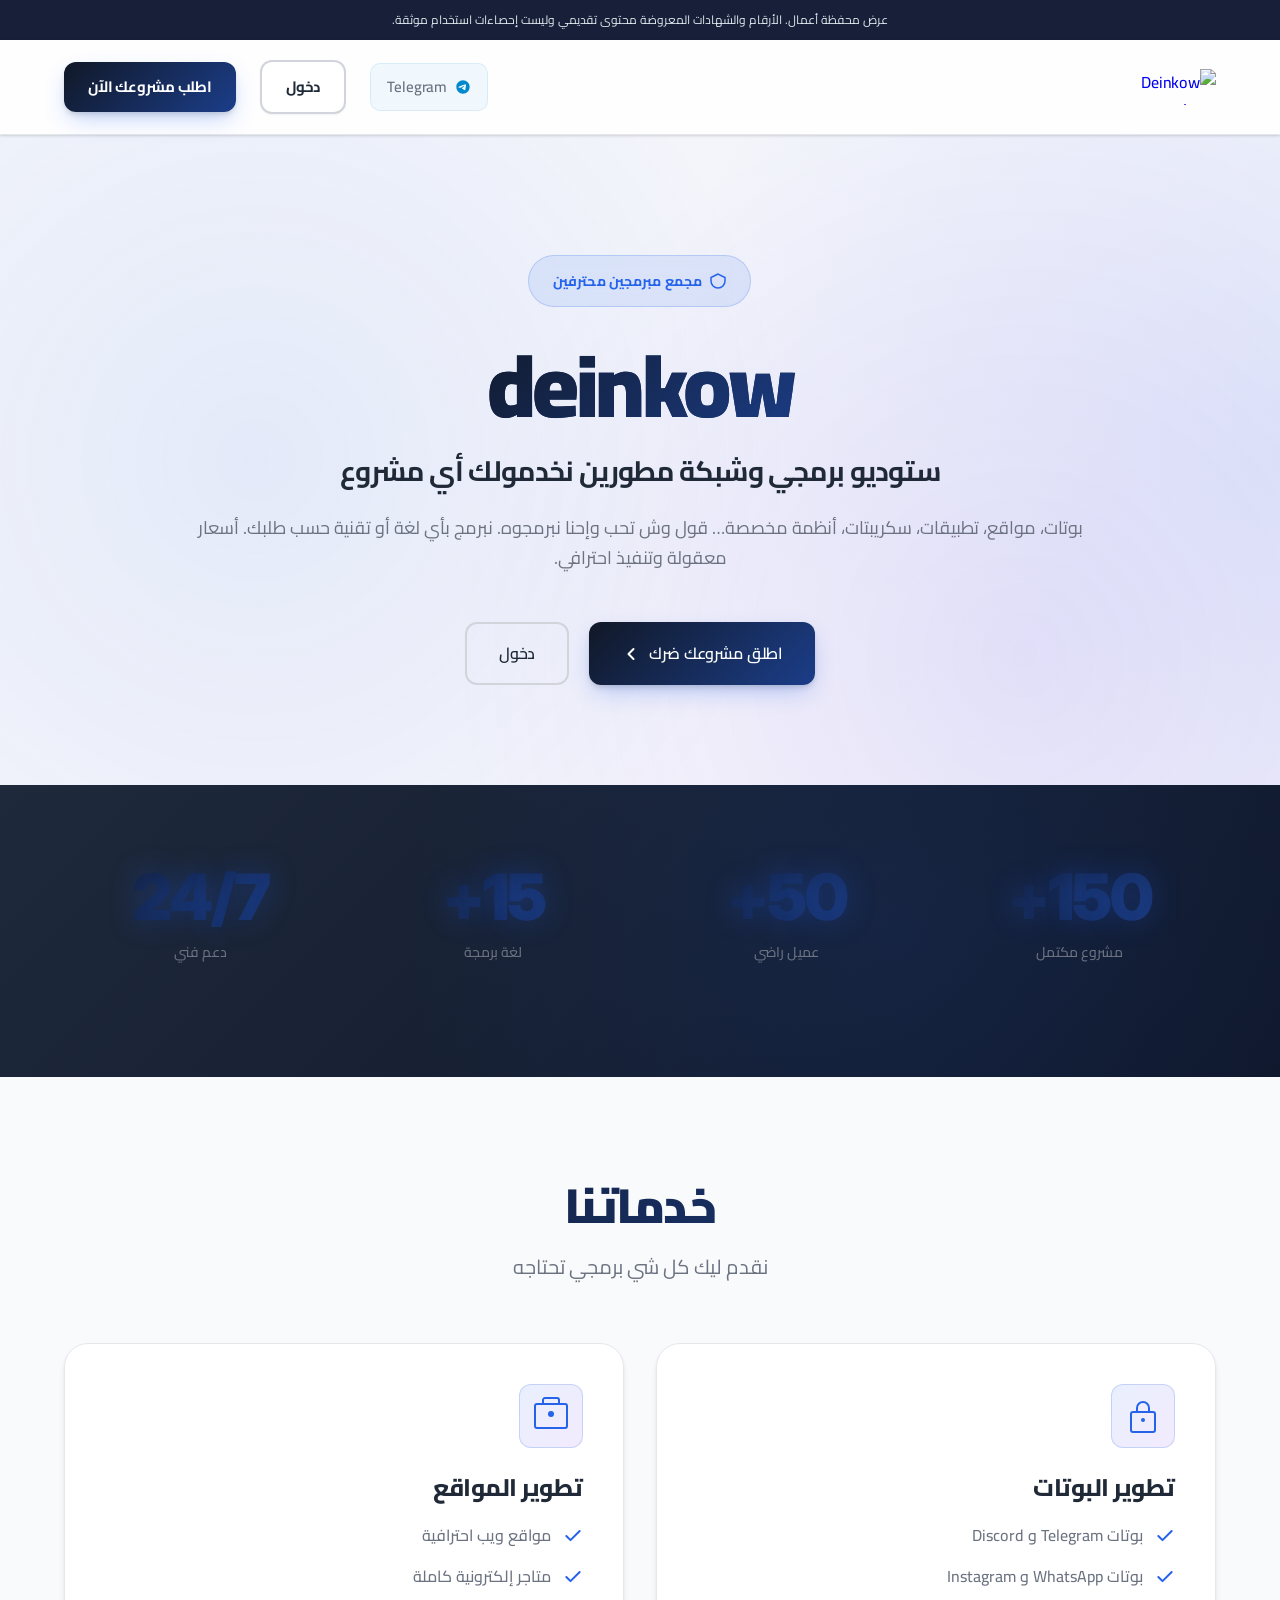
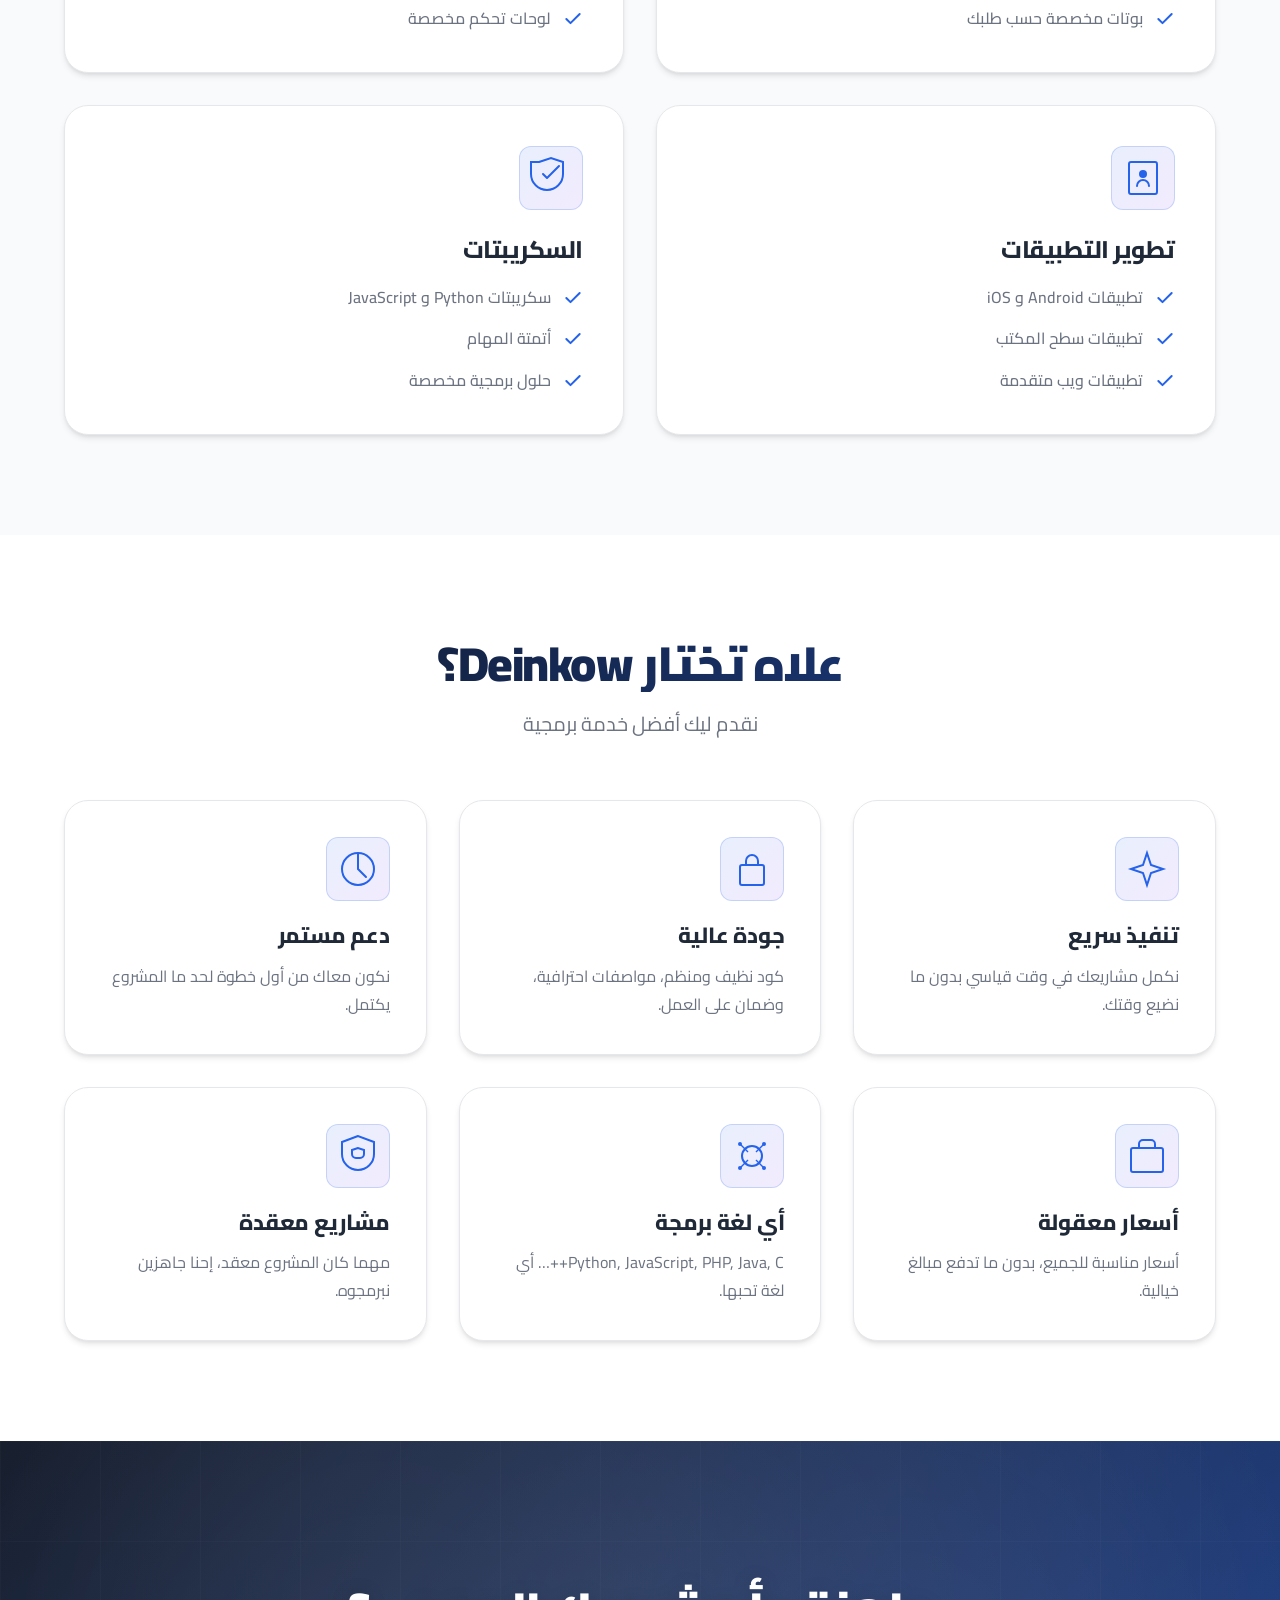
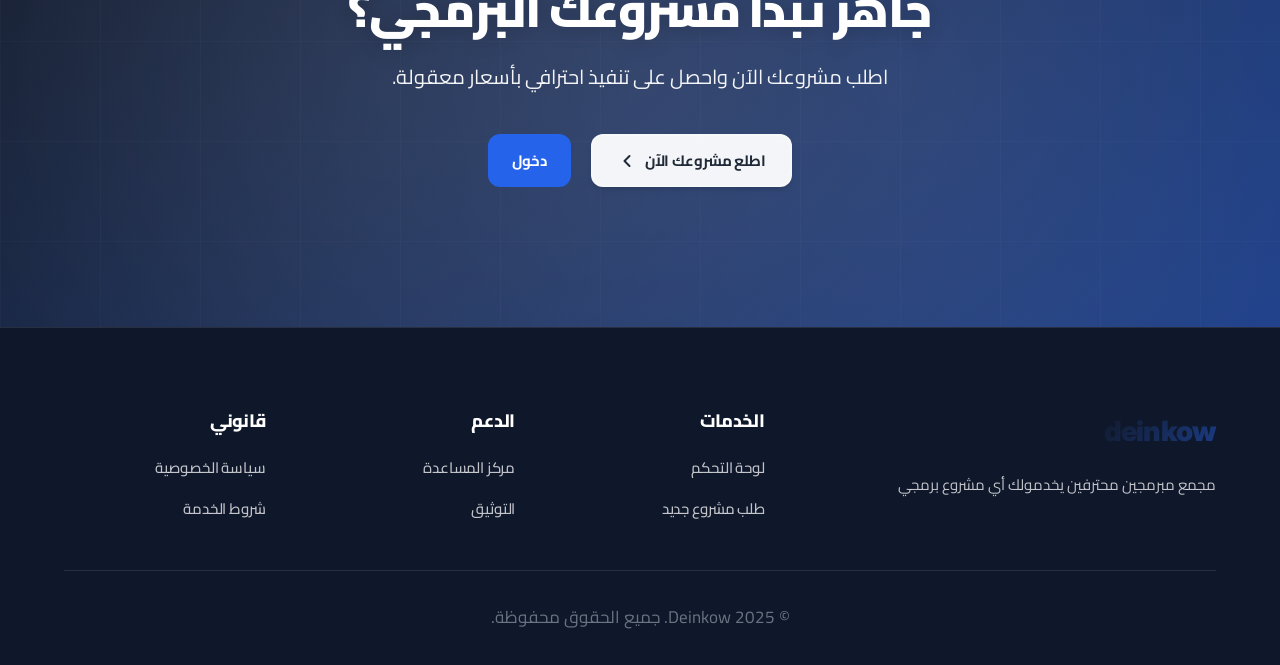
==== commit e73b19f8: "Prepare sanitized source, synthetic demos and release checks" ====
--- a/index.html
+++ b/index.html
@@ -61,12 +61,12 @@
     <script src="js/api.js"></script>
     <script src="js/utils.js"></script>
 </head>
-<body>
+<body><div role="status" style="padding:10px;text-align:center;font-size:12px;background:#172038;color:#e2e8f0">عرض محفظة أعمال. الأرقام والشهادات المعروضة محتوى تقديمي وليست إحصاءات استخدام موثقة.</div>
     <!-- Header -->
     <header class="header">
         <div class="container">
             <div class="header-content">
-                <a href="/Home" class="logo" aria-label="Deinkow Home" role="link" tabindex="0">
+                <a href="/home" class="logo" aria-label="Deinkow Home" role="link" tabindex="0">
                     <img src="logo.png" alt="Deinkow Logo" class="logo-image" loading="lazy" width="120" height="40">
                 </a>
                 <button class="mobile-menu-toggle" id="mobileMenuToggle" aria-label="Toggle navigation menu" aria-expanded="false" aria-controls="mainNav" type="button" tabindex="0">
@@ -82,11 +82,11 @@
                         Telegram
                     </a>
                     <!-- Guest buttons (shown when not logged in) -->
-                    <a href="/Login" class="btn btn-secondary guest-only" role="link" tabindex="0" aria-label="تسجيل الدخول">دخول</a>
-                    <a href="/Register" class="btn btn-primary guest-only" role="link" tabindex="0" aria-label="طلب مشروع جديد">اطلب مشروعك الآن</a>
+                    <a href="/login" class="btn btn-secondary guest-only" role="link" tabindex="0" aria-label="تسجيل الدخول">دخول</a>
+                    <a href="/register" class="btn btn-primary guest-only" role="link" tabindex="0" aria-label="طلب مشروع جديد">اطلب مشروعك الآن</a>
                     <!-- User buttons (shown when logged in) -->
-                    <a href="/Dashboard" class="nav-link user-only" style="display:none;" role="link" tabindex="0" aria-label="لوحة التحكم">لوحة التحكم</a>
-                    <a href="/Profile" class="nav-link user-only" style="display:none;" role="link" tabindex="0" aria-label="الملف الشخصي">الملف الشخصي</a>
+                    <a href="/dashboard" class="nav-link user-only" style="display:none;" role="link" tabindex="0" aria-label="لوحة التحكم">لوحة التحكم</a>
+                    <a href="/profile" class="nav-link user-only" style="display:none;" role="link" tabindex="0" aria-label="الملف الشخصي">الملف الشخصي</a>
                     <button class="btn btn-outline user-only" style="display:none;" onclick="API.auth.logout()" aria-label="تسجيل الخروج" type="button" tabindex="0">خروج</button>
                 </nav>
                 <nav class="mobile-nav" id="mobileNav" role="navigation" aria-label="Mobile navigation">
@@ -96,10 +96,10 @@
                         </svg>
                         Telegram
                     </a>
-                    <a href="/Login" class="btn btn-secondary guest-only">دخول</a>
-                    <a href="/Register" class="btn btn-primary guest-only">اطلب مشروعك الآن</a>
-                    <a href="/Dashboard" class="nav-link user-only" style="display:none;">لوحة التحكم</a>
-                    <a href="/Profile" class="nav-link user-only" style="display:none;">الملف الشخصي</a>
+                    <a href="/login" class="btn btn-secondary guest-only">دخول</a>
+                    <a href="/register" class="btn btn-primary guest-only">اطلب مشروعك الآن</a>
+                    <a href="/dashboard" class="nav-link user-only" style="display:none;">لوحة التحكم</a>
+                    <a href="/profile" class="nav-link user-only" style="display:none;">الملف الشخصي</a>
                     <button class="btn btn-outline user-only" style="display:none;" onclick="API.auth.logout()">خروج</button>
                 </nav>
             </div>
@@ -125,13 +125,13 @@
                     نبرمج بأي لغة أو تقنية حسب طلبك. أسعار معقولة وتنفيذ احترافي.
                 </p>
                 <div class="hero-cta">
-                    <a href="/Register" class="btn btn-primary btn-large" aria-label="اطلب مشروعك الآن">
+                    <a href="/register" class="btn btn-primary btn-large" aria-label="اطلب مشروعك الآن">
                         اطلق مشروعك ضرك
                         <svg width="20" height="20" viewBox="0 0 20 20" fill="none" xmlns="http://www.w3.org/2000/svg" aria-hidden="true">
                             <path d="M12.5 5L7.5 10L12.5 15" stroke="currentColor" stroke-width="2" stroke-linecap="round" stroke-linejoin="round"/>
                         </svg>
                     </a>
-                    <a href="/Login" class="btn btn-outline btn-large" aria-label="دخول">دخول</a>
+                    <a href="/login" class="btn btn-outline btn-large" aria-label="دخول">دخول</a>
                 </div>
             </div>
         </div>
@@ -377,13 +377,13 @@
                 <h2 class="cta-title">جاهز تبدأ مشروعك البرمجي؟</h2>
                 <p class="cta-subtitle">اطلب مشروعك الآن واحصل على تنفيذ احترافي بأسعار معقولة.</p>
                 <div class="cta-buttons">
-                    <a href="/Register" class="btn btn-light" aria-label="اطلب مشروعك الآن">
+                    <a href="/register" class="btn btn-light" aria-label="اطلب مشروعك الآن">
                         اطلع مشروعك الآن
                         <svg width="20" height="20" viewBox="0 0 20 20" fill="none" xmlns="http://www.w3.org/2000/svg" aria-hidden="true">
                             <path d="M12.5 5L7.5 10L12.5 15" stroke="currentColor" stroke-width="2" stroke-linecap="round" stroke-linejoin="round"/>
                         </svg>
                     </a>
-                    <a href="/Login" class="btn btn-blue" aria-label="دخول">دخول</a>
+                    <a href="/login" class="btn btn-blue" aria-label="دخول">دخول</a>
                 </div>
             </div>
         </div>
@@ -402,8 +402,8 @@
                 <div class="footer-column">
                     <h4 class="footer-heading">الخدمات</h4>
                     <ul class="footer-links">
-                        <li><a href="/Dashboard">لوحة التحكم</a></li>
-                        <li><a href="/RequestProject">طلب مشروع جديد</a></li>
+                        <li><a href="/dashboard">لوحة التحكم</a></li>
+                        <li><a href="/requestproject">طلب مشروع جديد</a></li>
                     </ul>
                 </div>
                 <div class="footer-column">
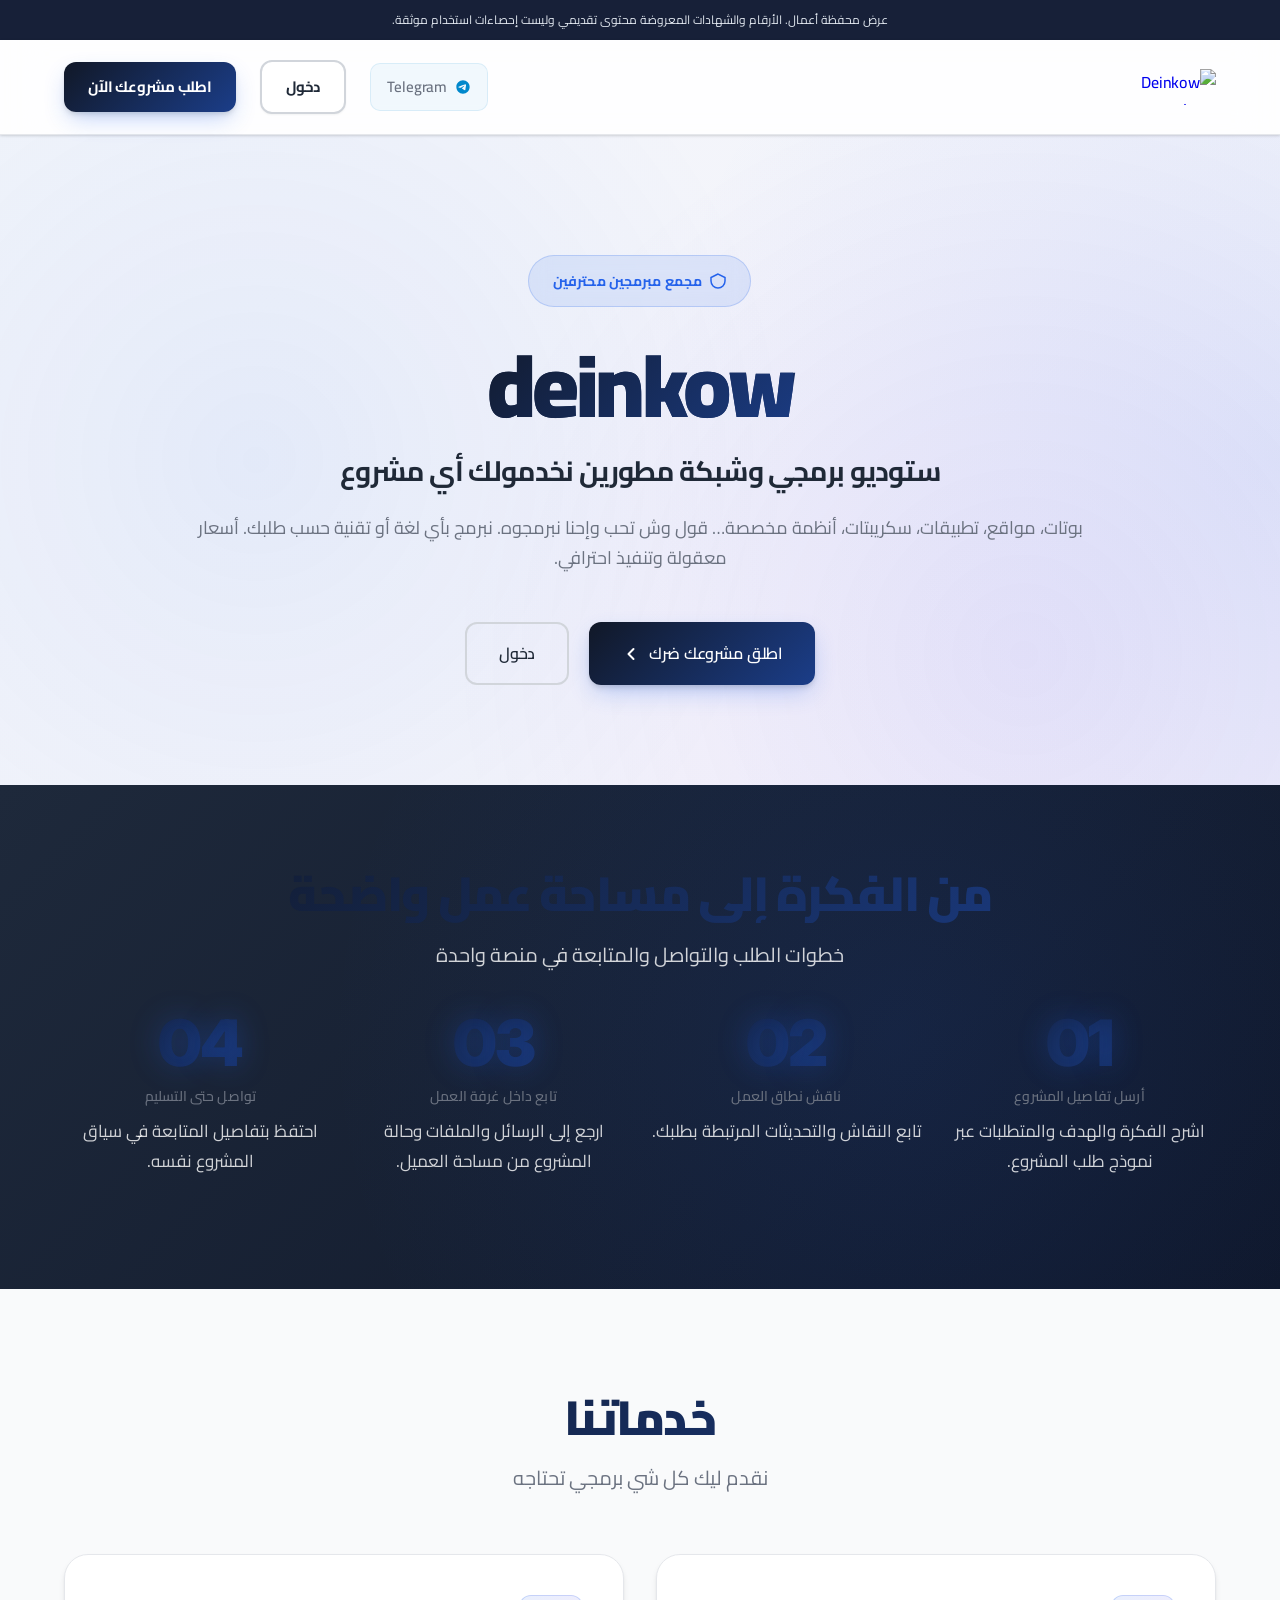
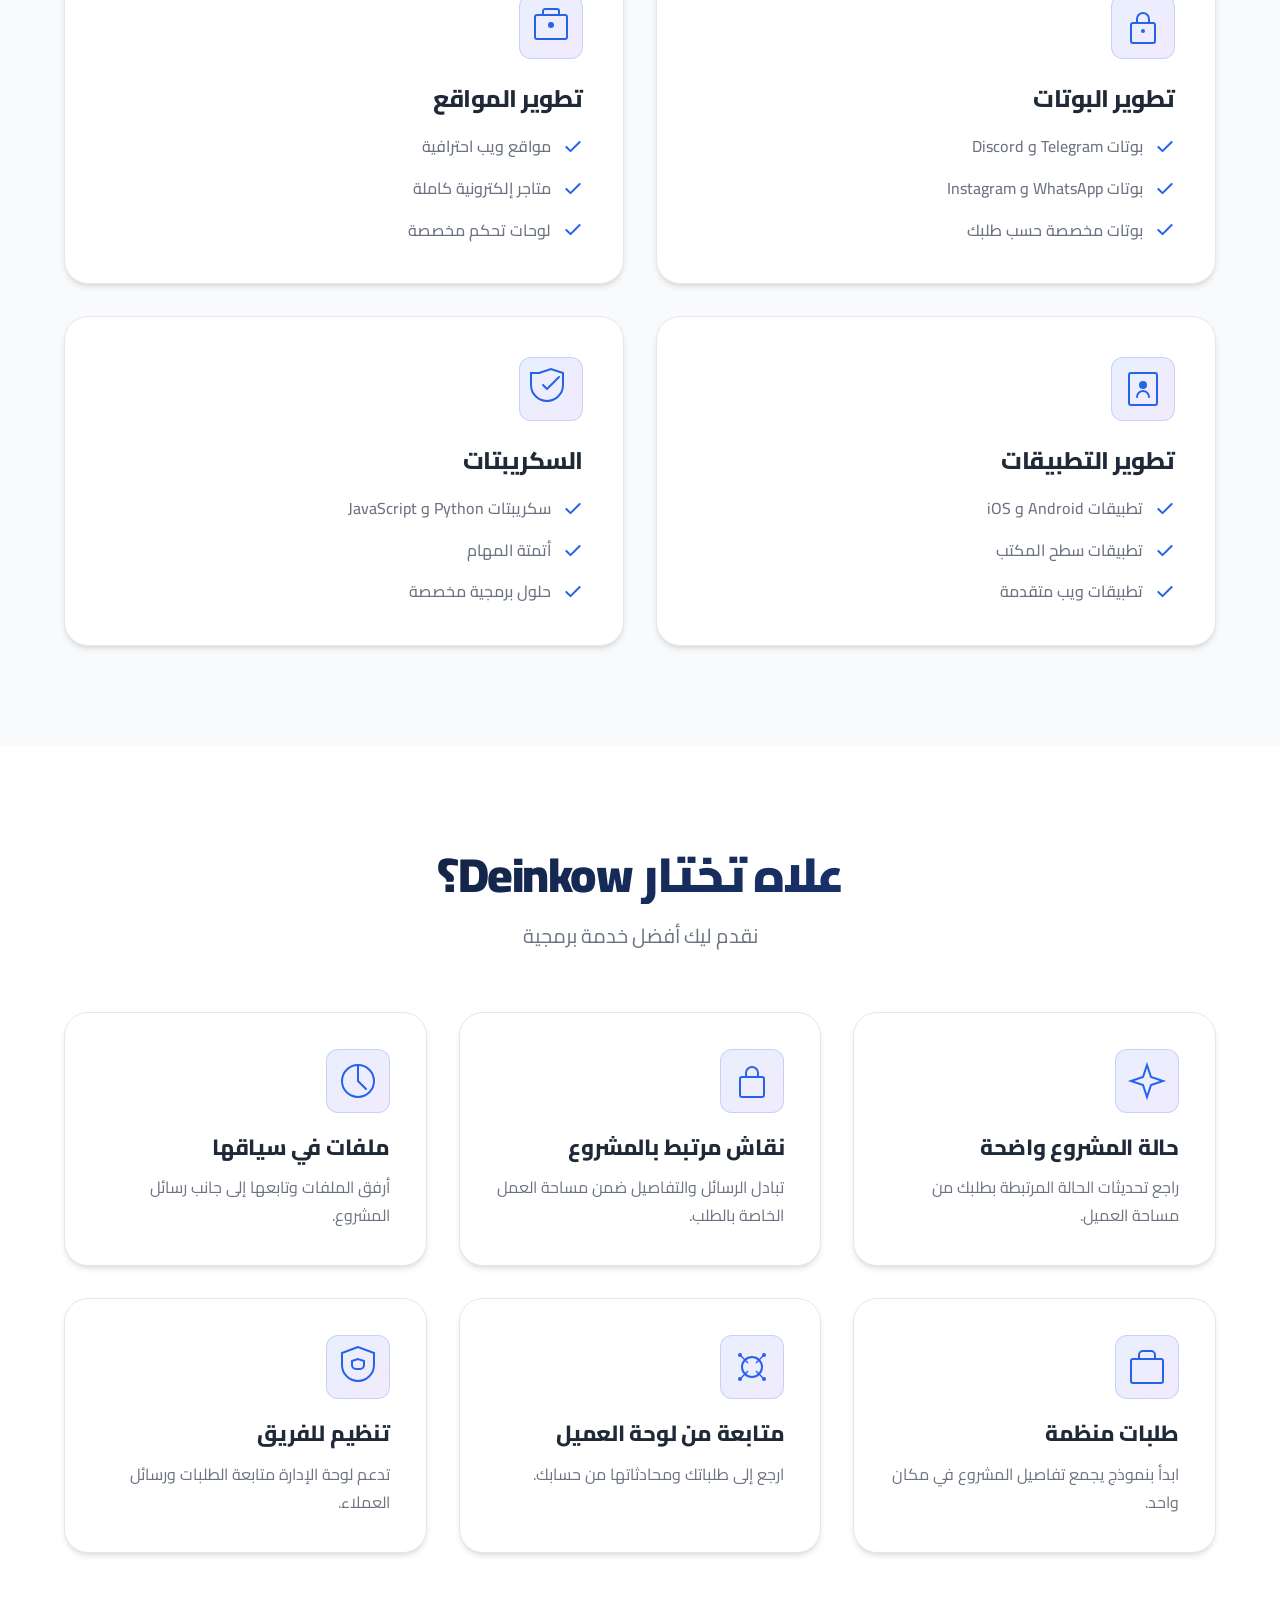
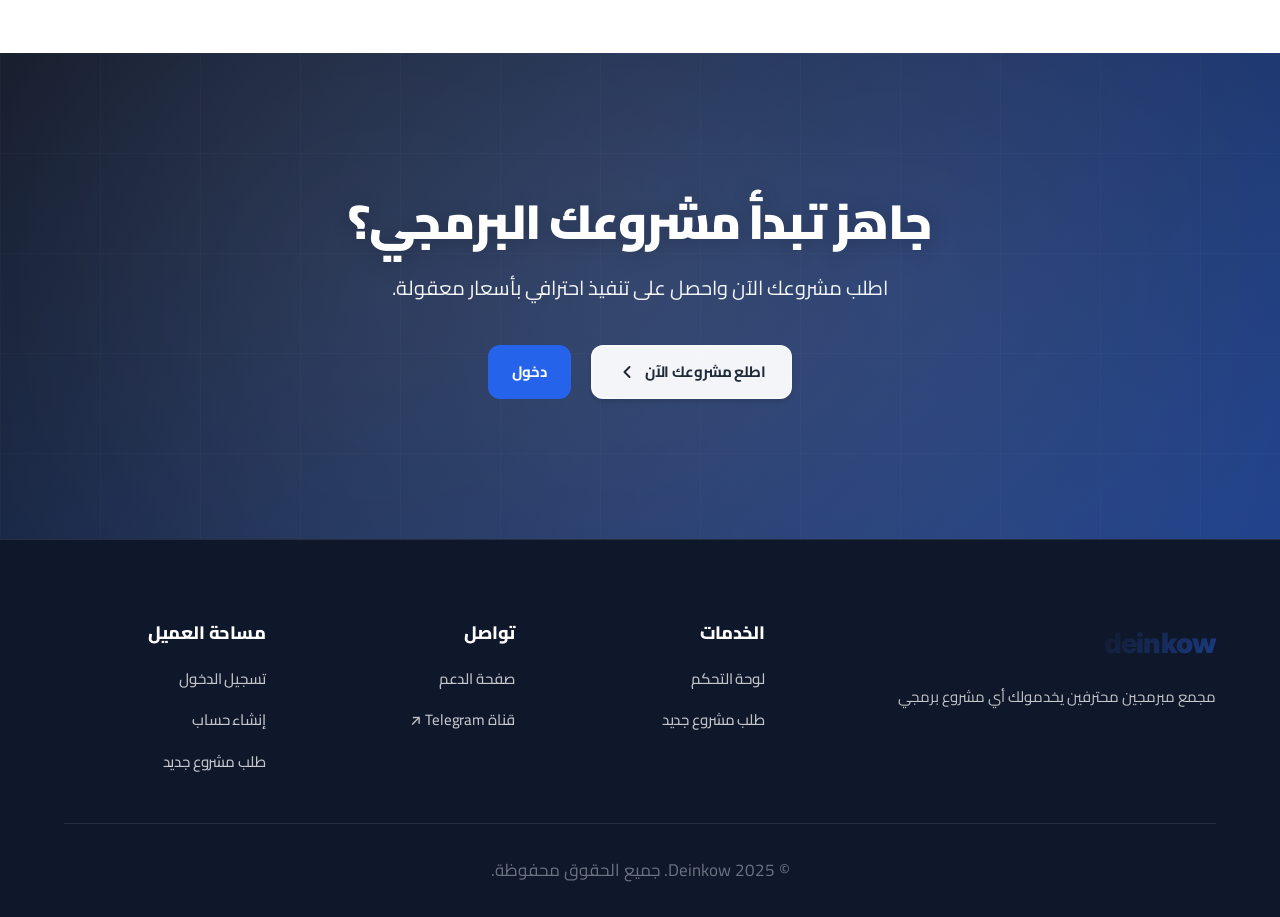
==== commit 46ab5510: "Fix homepage workflow and dead footer links" ====
--- a/index.html
+++ b/index.html
@@ -137,26 +137,34 @@
         </div>
     </section>
 
-    <!-- Statistics Section -->
-    <section class="statistics">
-        <div class="container">
+    <!-- Project Workflow Section -->
+    <section class="statistics" id="how-it-works" aria-labelledby="workflow-title">
+        <div class="container">
+            <div class="section-header" style="position:relative;z-index:1;text-align:center;margin-bottom:40px">
+                <h2 class="section-title" id="workflow-title" style="color:#fff">من الفكرة إلى مساحة عمل واضحة</h2>
+                <p class="section-subtitle" style="color:rgba(255,255,255,.8)">خطوات الطلب والتواصل والمتابعة في منصة واحدة</p>
+            </div>
             <div class="stats-grid">
-                <div class="stat-item">
-                    <div class="stat-number">150+</div>
-                    <div class="stat-label">مشروع مكتمل</div>
-                </div>
-                <div class="stat-item">
-                    <div class="stat-number">50+</div>
-                    <div class="stat-label">عميل راضي</div>
-                </div>
-                <div class="stat-item">
-                    <div class="stat-number">15+</div>
-                    <div class="stat-label">لغة برمجة</div>
-                </div>
-                <div class="stat-item">
-                    <div class="stat-number">24/7</div>
-                    <div class="stat-label">دعم فني</div>
-                </div>
+                <article class="stat-item">
+                    <div class="stat-number" aria-hidden="true">01</div>
+                    <h3 class="stat-label">أرسل تفاصيل المشروع</h3>
+                    <p style="color:rgba(255,255,255,.8)">اشرح الفكرة والهدف والمتطلبات عبر نموذج طلب المشروع.</p>
+                </article>
+                <article class="stat-item">
+                    <div class="stat-number" aria-hidden="true">02</div>
+                    <h3 class="stat-label">ناقش نطاق العمل</h3>
+                    <p style="color:rgba(255,255,255,.8)">تابع النقاش والتحديثات المرتبطة بطلبك.</p>
+                </article>
+                <article class="stat-item">
+                    <div class="stat-number" aria-hidden="true">03</div>
+                    <h3 class="stat-label">تابع داخل غرفة العمل</h3>
+                    <p style="color:rgba(255,255,255,.8)">ارجع إلى الرسائل والملفات وحالة المشروع من مساحة العميل.</p>
+                </article>
+                <article class="stat-item">
+                    <div class="stat-number" aria-hidden="true">04</div>
+                    <h3 class="stat-label">تواصل حتى التسليم</h3>
+                    <p style="color:rgba(255,255,255,.8)">احتفظ بتفاصيل المتابعة في سياق المشروع نفسه.</p>
+                </article>
             </div>
         </div>
     </section>
@@ -306,8 +314,8 @@
                             <path d="M24 8L28 20L40 24L28 28L24 40L20 28L8 24L20 20L24 8Z" stroke="currentColor" stroke-width="2" fill="none"/>
                         </svg>
                     </div>
-                    <h3 class="feature-title">تنفيذ سريع</h3>
-                    <p class="feature-description">نكمل مشاريعك في وقت قياسي بدون ما نضيع وقتك.</p>
+                    <h3 class="feature-title">حالة المشروع واضحة</h3>
+                    <p class="feature-description">راجع تحديثات الحالة المرتبطة بطلبك من مساحة العميل.</p>
                 </div>
                 <div class="feature-card">
                     <div class="feature-icon blue">
@@ -316,8 +324,8 @@
                             <path d="M18 20V16C18 12.6863 20.6863 10 24 10C27.3137 10 30 12.6863 30 16V20" stroke="currentColor" stroke-width="2" stroke-linecap="round"/>
                         </svg>
                     </div>
-                    <h3 class="feature-title">جودة عالية</h3>
-                    <p class="feature-description">كود نظيف ومنظم، مواصفات احترافية، وضمان على العمل.</p>
+                    <h3 class="feature-title">نقاش مرتبط بالمشروع</h3>
+                    <p class="feature-description">تبادل الرسائل والتفاصيل ضمن مساحة العمل الخاصة بالطلب.</p>
                 </div>
                 <div class="feature-card">
                     <div class="feature-icon blue">
@@ -326,8 +334,8 @@
                             <path d="M24 8V24L32 32" stroke="currentColor" stroke-width="2" stroke-linecap="round"/>
                         </svg>
                     </div>
-                    <h3 class="feature-title">دعم مستمر</h3>
-                    <p class="feature-description">نكون معاك من أول خطوة لحد ما المشروع يكتمل.</p>
+                    <h3 class="feature-title">ملفات في سياقها</h3>
+                    <p class="feature-description">أرفق الملفات وتابعها إلى جانب رسائل المشروع.</p>
                 </div>
                 <div class="feature-card">
                     <div class="feature-icon blue">
@@ -336,8 +344,8 @@
                             <path d="M16 16V12C16 9.79086 17.7909 8 20 8H28C30.2091 8 32 9.79086 32 12V16" stroke="currentColor" stroke-width="2"/>
                         </svg>
                     </div>
-                    <h3 class="feature-title">أسعار معقولة</h3>
-                    <p class="feature-description">أسعار مناسبة للجميع، بدون ما تدفع مبالغ خيالية.</p>
+                    <h3 class="feature-title">طلبات منظمة</h3>
+                    <p class="feature-description">ابدأ بنموذج يجمع تفاصيل المشروع في مكان واحد.</p>
                 </div>
                 <div class="feature-card">
                     <div class="feature-icon blue">
@@ -353,8 +361,8 @@
                             <line x1="36" y1="36" x2="28" y2="28" stroke="currentColor" stroke-width="1.5"/>
                         </svg>
                     </div>
-                    <h3 class="feature-title">أي لغة برمجة</h3>
-                    <p class="feature-description">Python, JavaScript, PHP, Java, C++… أي لغة تحبها.</p>
+                    <h3 class="feature-title">متابعة من لوحة العميل</h3>
+                    <p class="feature-description">ارجع إلى طلباتك ومحادثاتها من حسابك.</p>
                 </div>
                 <div class="feature-card">
                     <div class="feature-icon blue">
@@ -363,8 +371,8 @@
                             <path d="M24 16L18 18V22C18 24.2091 19.7909 26 22 26H26C28.2091 26 30 24.2091 30 22V18L24 16Z" stroke="currentColor" stroke-width="2" fill="none"/>
                         </svg>
                     </div>
-                    <h3 class="feature-title">مشاريع معقدة</h3>
-                    <p class="feature-description">مهما كان المشروع معقد، إحنا جاهزين نبرمجوه.</p>
+                    <h3 class="feature-title">تنظيم للفريق</h3>
+                    <p class="feature-description">تدعم لوحة الإدارة متابعة الطلبات ورسائل العملاء.</p>
                 </div>
             </div>
         </div>
@@ -407,17 +415,18 @@
                     </ul>
                 </div>
                 <div class="footer-column">
-                    <h4 class="footer-heading">الدعم</h4>
+                    <h4 class="footer-heading">تواصل</h4>
                     <ul class="footer-links">
-                        <li><a href="#" aria-label="مركز المساعدة">مركز المساعدة</a></li>
-                        <li><a href="#" aria-label="التوثيق">التوثيق</a></li>
+                        <li><a href="/support" aria-label="الدعم">صفحة الدعم</a></li>
+                        <li><a href="https://t.me/Deinkow" target="_blank" rel="noopener noreferrer" aria-label="قناة Deinkow على Telegram">قناة Telegram ↗</a></li>
                     </ul>
                 </div>
                 <div class="footer-column">
-                    <h4 class="footer-heading">قانوني</h4>
+                    <h4 class="footer-heading">مساحة العميل</h4>
                     <ul class="footer-links">
-                        <li><a href="#" aria-label="سياسة الخصوصية">سياسة الخصوصية</a></li>
-                        <li><a href="#" aria-label="شروط الخدمة">شروط الخدمة</a></li>
+                        <li><a href="/login" aria-label="تسجيل الدخول">تسجيل الدخول</a></li>
+                        <li><a href="/register" aria-label="إنشاء حساب">إنشاء حساب</a></li>
+                        <li><a href="/requestproject" aria-label="طلب مشروع جديد">طلب مشروع جديد</a></li>
                     </ul>
                 </div>
             </div>
